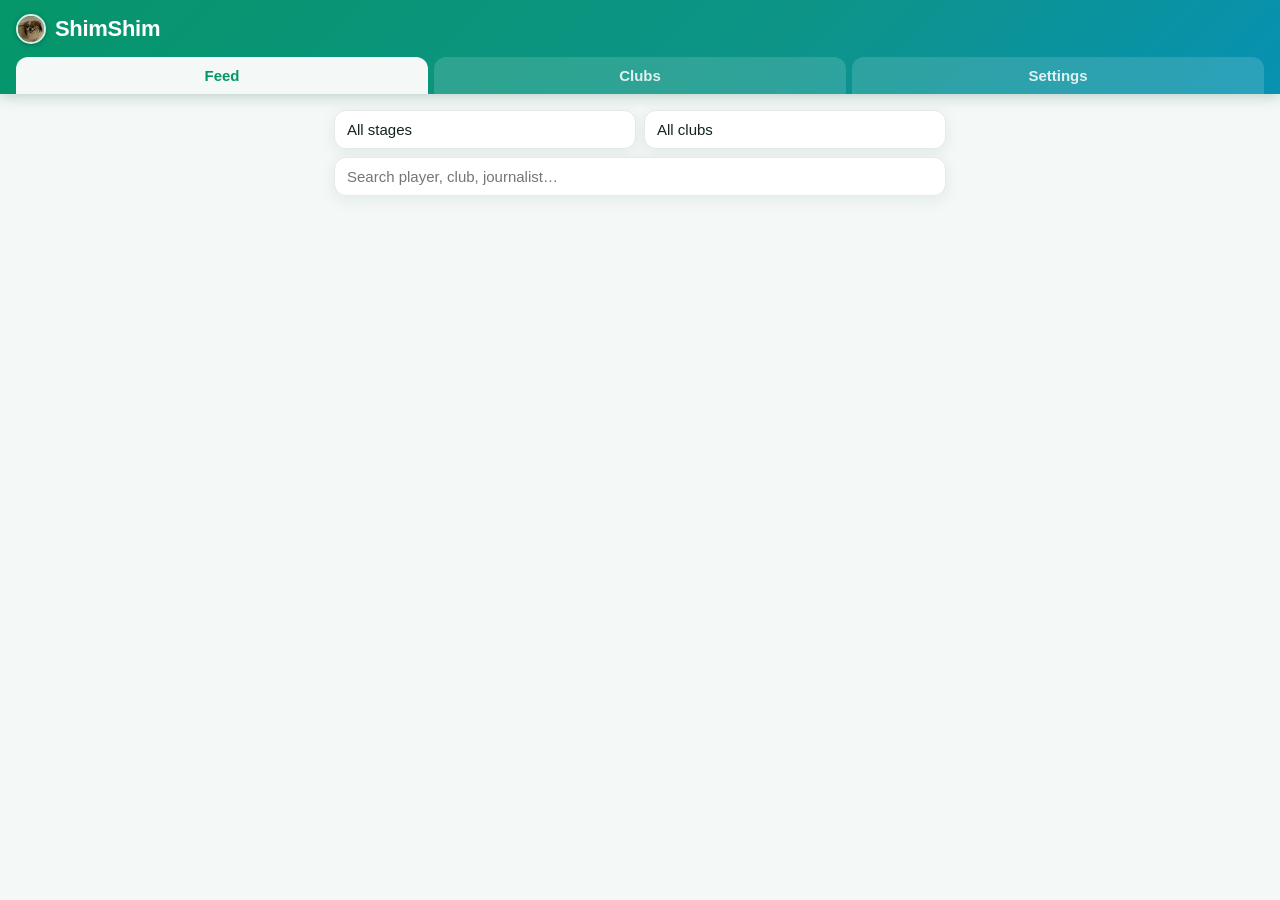
==== docs/index.html @ 3217d98c "Show the dog logo in the app header Co-Authored-By: Claude Fable 5 <noreply@anthropic.com>" ====
<!doctype html>
<html lang="en">
<head>
  <meta charset="utf-8">
  <meta name="viewport" content="width=device-width, initial-scale=1, viewport-fit=cover">
  <title>ShimShim</title>
  <link rel="manifest" href="manifest.webmanifest">
  <meta name="theme-color" content="#059669">
  <meta name="apple-mobile-web-app-capable" content="yes">
  <meta name="apple-mobile-web-app-status-bar-style" content="black-translucent">
  <meta name="apple-mobile-web-app-title" content="ShimShim">
  <link rel="apple-touch-icon" href="apple-touch-icon.png">
  <link rel="icon" href="icon-192.png">
  <link rel="stylesheet" href="style.css">
</head>
<body>
<header>
  <h1><img src="icon-192.png" alt="" class="logo"> ShimShim</h1>
  <nav>
    <button data-tab="feed" class="active">Feed</button>
    <button data-tab="clubs">Clubs</button>
    <button data-tab="settings">Settings</button>
  </nav>
</header>
<main>
  <section id="tab-feed" class="tab active">
    <div class="filters">
      <select id="f-stage">
        <option value="">All stages</option>
        <option value="rumour">👀 Rumours</option>
        <option value="Here we go">🚦 Here we go</option>
        <option value="Medical">🩺 Medical</option>
        <option value="Completed">✅ Completed</option>
      </select>
      <select id="f-club">
        <option value="">All clubs</option>
      </select>
      <input id="f-search" type="search" placeholder="Search player, club, journalist…">
    </div>
    <div id="cards"></div>
    <p id="feed-empty" class="empty" hidden>No items match. New cards appear here as the bot finds them.</p>
  </section>

  <section id="tab-clubs" class="tab">
    <div id="club-detail" hidden>
      <button id="club-back" class="back">← All clubs</button>
      <h2 id="club-title"></h2>
      <div id="club-chips" class="chips"></div>
      <div id="club-cards"></div>
    </div>
    <div id="club-list"></div>
  </section>

  <section id="tab-settings" class="tab">
    <h2>Notifications</h2>
    <p class="hint">Install the app first (Share → Add to Home Screen), then enable notifications from inside the installed app.</p>
    <button id="push-btn">Enable notifications</button>
    <div id="push-result" hidden>
      <p class="hint">Almost done — send this code to Claude (or paste it into the repo's <code>PUSH_SUBSCRIPTIONS</code> secret as a JSON array) to finish pairing:</p>
      <textarea id="push-sub" readonly rows="5"></textarea>
      <button id="push-copy">Copy</button>
    </div>
    <p id="push-status" class="hint"></p>

    <h2>Display</h2>
    <label class="row"><input type="checkbox" id="s-interest" checked> Show rumour cards in feed</label>

    <h2>About</h2>
    <p class="hint">Sources: Fabrizio Romano, David Ornstein, Gianluca Di Marzio, Matteo Moretto, David Amoyal, Florian Plettenberg — via newsdata.io, briefed by Claude.</p>
    <p class="hint">Rumour alerts cover: Real Madrid, Barcelona, Atlético Madrid, Arsenal, Chelsea, Liverpool, Man City, Man United, Tottenham, Bayern, Dortmund, PSG, Juventus, Inter, Milan, Napoli. To change what's monitored, ask Claude — it edits the bot.</p>
    <p class="hint" id="version"></p>
  </section>
</main>
<script src="app.js"></script>
</body>
</html>
---- docs/style.css ----
:root {
  --bg: #f4f8f6;
  --card: #ffffff;
  --text: #13241c;
  --muted: #5f7268;
  --brand: #059669;
  --brand2: #0d9488;
  --sun: #f59e0b;
  --line: #e3ece7;
  --shadow: 0 4px 16px rgba(6, 78, 59, .08);
}
* { box-sizing: border-box; }
body {
  margin: 0;
  background: var(--bg);
  color: var(--text);
  font: 16px/1.5 -apple-system, BlinkMacSystemFont, "Segoe UI", Roboto, sans-serif;
  padding-bottom: env(safe-area-inset-bottom);
}
header {
  position: sticky; top: 0; z-index: 10;
  background: linear-gradient(135deg, #059669, #0d9488 60%, #0891b2);
  color: #fff;
  padding: calc(12px + env(safe-area-inset-top)) 16px 0;
  box-shadow: 0 2px 14px rgba(6, 78, 59, .25);
}
h1 {
  display: flex; align-items: center; gap: 9px;
}
h1 .logo {
  width: 30px; height: 30px; border-radius: 50%;
  border: 2px solid rgba(255, 255, 255, .85);
  box-shadow: 0 1px 5px rgba(0, 0, 0, .25);
}
h1 {
  font-size: 22px; margin: 0 0 12px; font-weight: 800; letter-spacing: -.3px;
}
nav { display: flex; gap: 6px; }
nav button {
  flex: 1; padding: 10px 0; border: 0; border-radius: 12px 12px 0 0;
  background: rgba(255, 255, 255, .14); color: rgba(255, 255, 255, .85);
  font-size: 15px; font-weight: 700; cursor: pointer;
}
nav button.active { background: var(--bg); color: var(--brand); }
main { padding: 16px 14px 48px; max-width: 640px; margin: 0 auto; }
.tab { display: none; }
.tab.active { display: block; }

.filters { display: grid; grid-template-columns: 1fr 1fr; gap: 8px; margin-bottom: 16px; }
.filters input { grid-column: 1 / -1; }
.filters select, .filters input, textarea {
  background: var(--card); color: var(--text); border: 1px solid var(--line);
  border-radius: 12px; padding: 10px 12px; font-size: 15px; width: 100%;
  box-shadow: var(--shadow);
  -webkit-appearance: none; appearance: none;
}
.filters select:focus, .filters input:focus { outline: 2px solid var(--brand2); border-color: transparent; }

.card {
  background: var(--card); border-radius: 18px;
  padding: 15px 16px; margin-bottom: 12px;
  box-shadow: var(--shadow);
  border: 1px solid var(--line);
}
.card .top { display: flex; justify-content: space-between; align-items: baseline; gap: 8px; }
.card .player { font-size: 18px; font-weight: 800; cursor: pointer; color: var(--text); }
.card .player:active { color: var(--brand); }
.card .when { color: var(--muted); font-size: 12px; white-space: nowrap; }
.card .meta { color: var(--muted); font-size: 13px; margin: 2px 0 8px; }
.card .move { font-size: 15px; margin-bottom: 8px; font-weight: 500; }
.badge {
  display: inline-block; font-size: 12px; font-weight: 800; border-radius: 20px;
  padding: 3px 10px; margin-left: 7px; vertical-align: 1px;
}
.badge.deal { background: #d1fae5; color: #047857; }
.badge.interest { background: #fef3c7; color: #b45309; }
.badge.in { background: #dbeafe; color: #1d4ed8; }
.badge.out { background: #fee2e2; color: #b91c1c; }

.chips { display: flex; gap: 7px; flex-wrap: wrap; margin: 4px 0 16px; }
.chip {
  border: 1px solid var(--line); background: var(--card); color: var(--muted);
  border-radius: 20px; padding: 7px 13px; font-size: 13px; font-weight: 700;
  cursor: pointer; box-shadow: var(--shadow);
}
.chip.active {
  background: linear-gradient(135deg, var(--brand), var(--brand2));
  color: #fff; border-color: transparent;
}
#club-title { font-size: 22px; color: var(--text); text-transform: none; letter-spacing: 0; margin: 0 0 10px; }
.card .line { font-size: 14px; margin: 4px 0; }
.card .line b { color: var(--muted); font-weight: 700; }
.card .foot {
  margin-top: 10px; padding-top: 9px; border-top: 1px solid var(--line);
  font-size: 13px; color: var(--muted);
}
.card .foot a { color: var(--brand); text-decoration: none; font-weight: 700; }

.player-row {
  display: flex; justify-content: space-between; align-items: center;
  background: var(--card); border-radius: 14px;
  padding: 13px 15px; margin-bottom: 9px; cursor: pointer;
  box-shadow: var(--shadow); border: 1px solid var(--line);
}
.player-row .n { font-weight: 800; }
.player-row .sub { color: var(--muted); font-size: 13px; }
.back {
  background: none; border: 0; color: var(--brand); font-size: 15px;
  font-weight: 700; padding: 0 0 14px; cursor: pointer;
}
h2 {
  font-size: 13px; color: var(--brand); text-transform: uppercase;
  letter-spacing: .8px; margin: 26px 0 8px; font-weight: 800;
}
.hint { color: var(--muted); font-size: 14px; }
.row { display: flex; align-items: center; gap: 10px; font-size: 15px; padding: 6px 0; }
.row input[type="checkbox"] { width: 20px; height: 20px; accent-color: var(--brand); }
.empty { color: var(--muted); text-align: center; padding: 36px 0; }
button#push-btn, button#push-copy {
  background: linear-gradient(135deg, var(--brand), var(--brand2));
  color: #fff; border: 0; border-radius: 12px;
  padding: 11px 18px; font-size: 15px; font-weight: 800; margin-top: 6px;
  box-shadow: var(--shadow); cursor: pointer;
}
textarea { font-family: ui-monospace, monospace; font-size: 12px; margin-top: 8px; }
code { background: #e8f2ed; padding: 1px 6px; border-radius: 6px; font-size: 13px; }
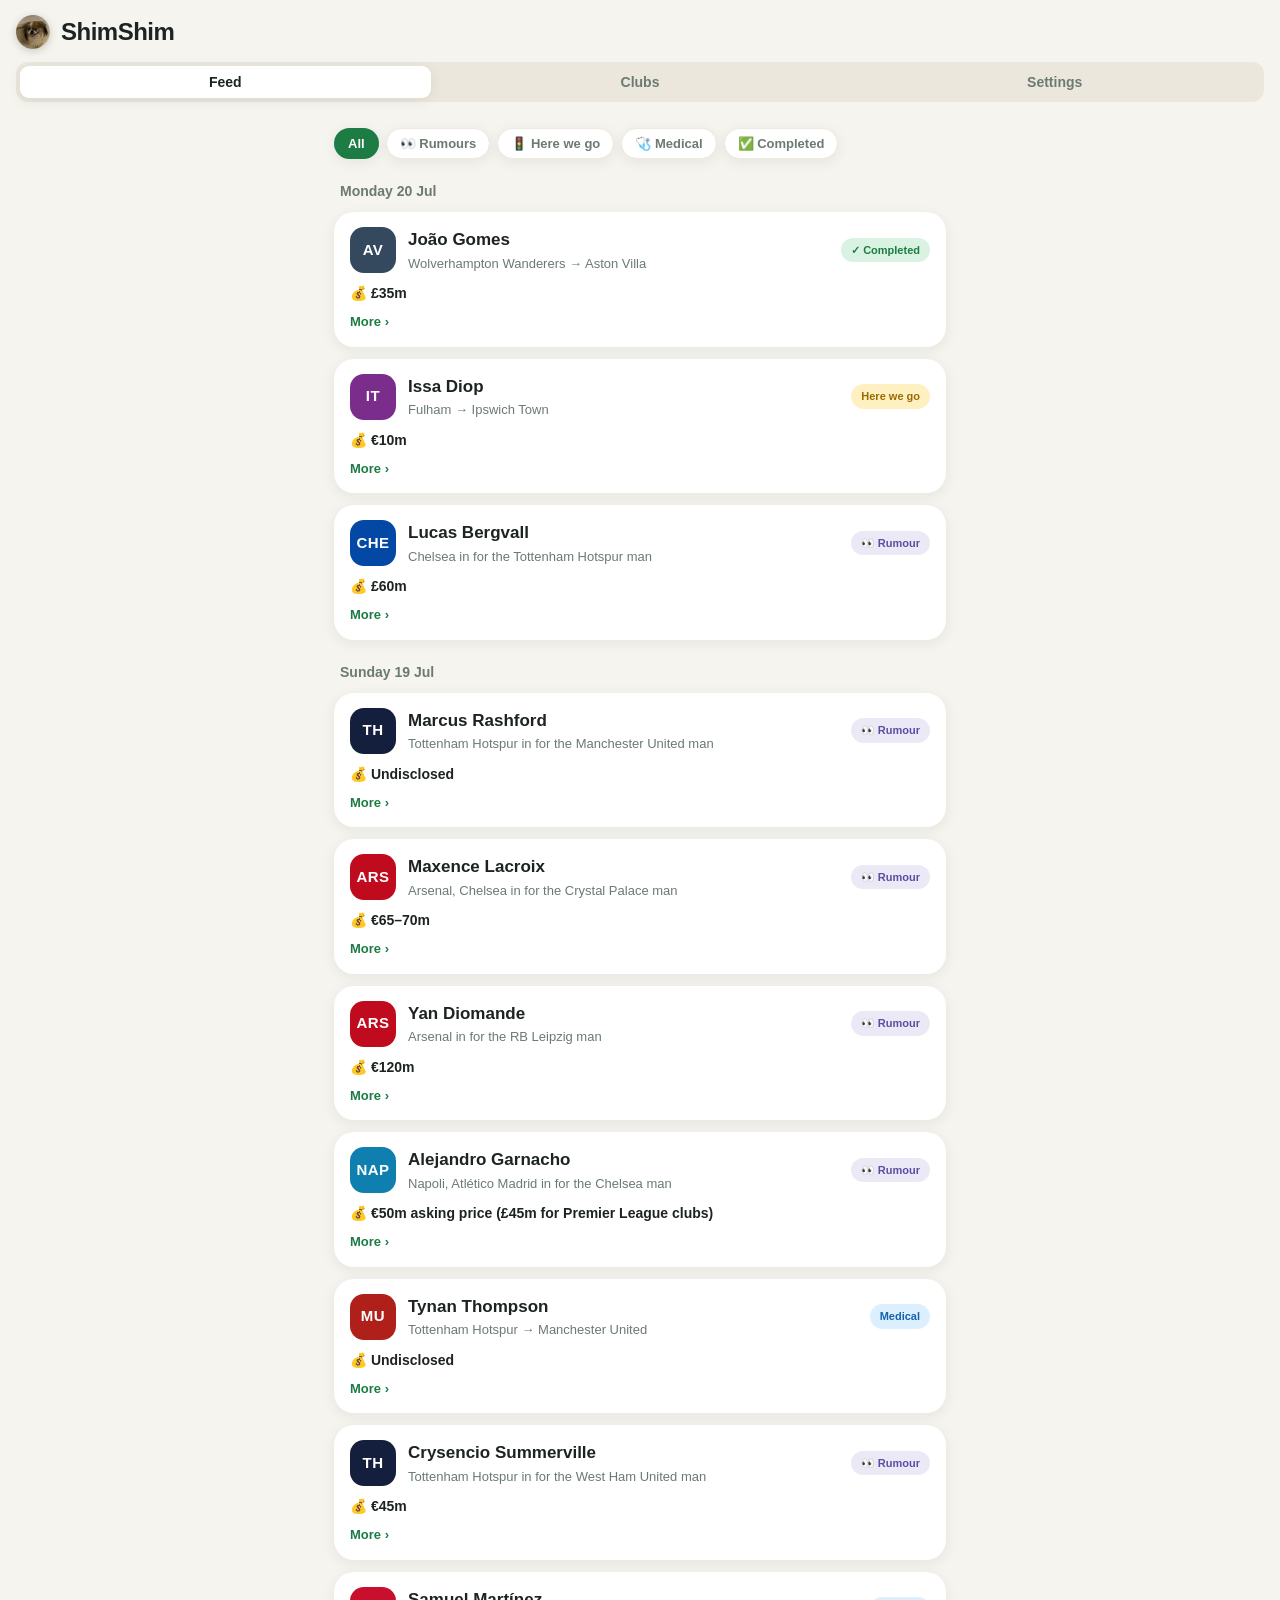
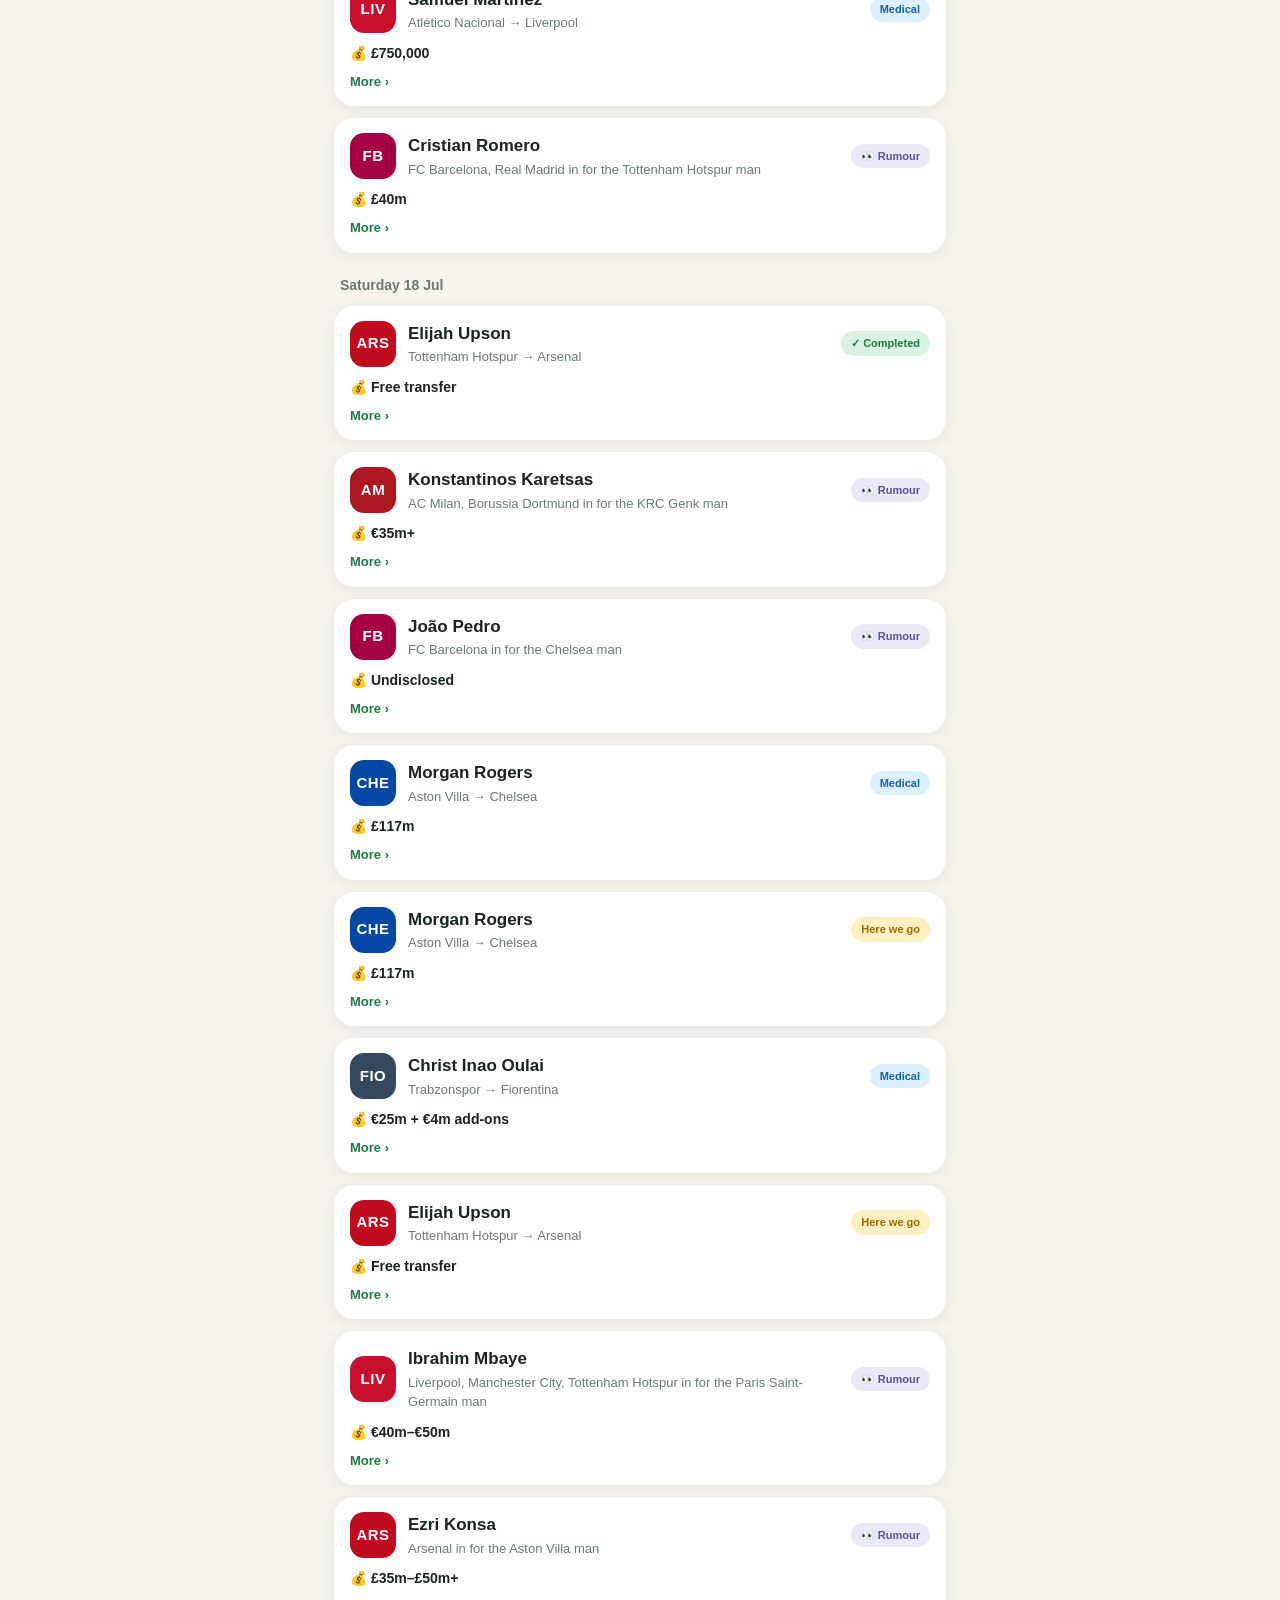
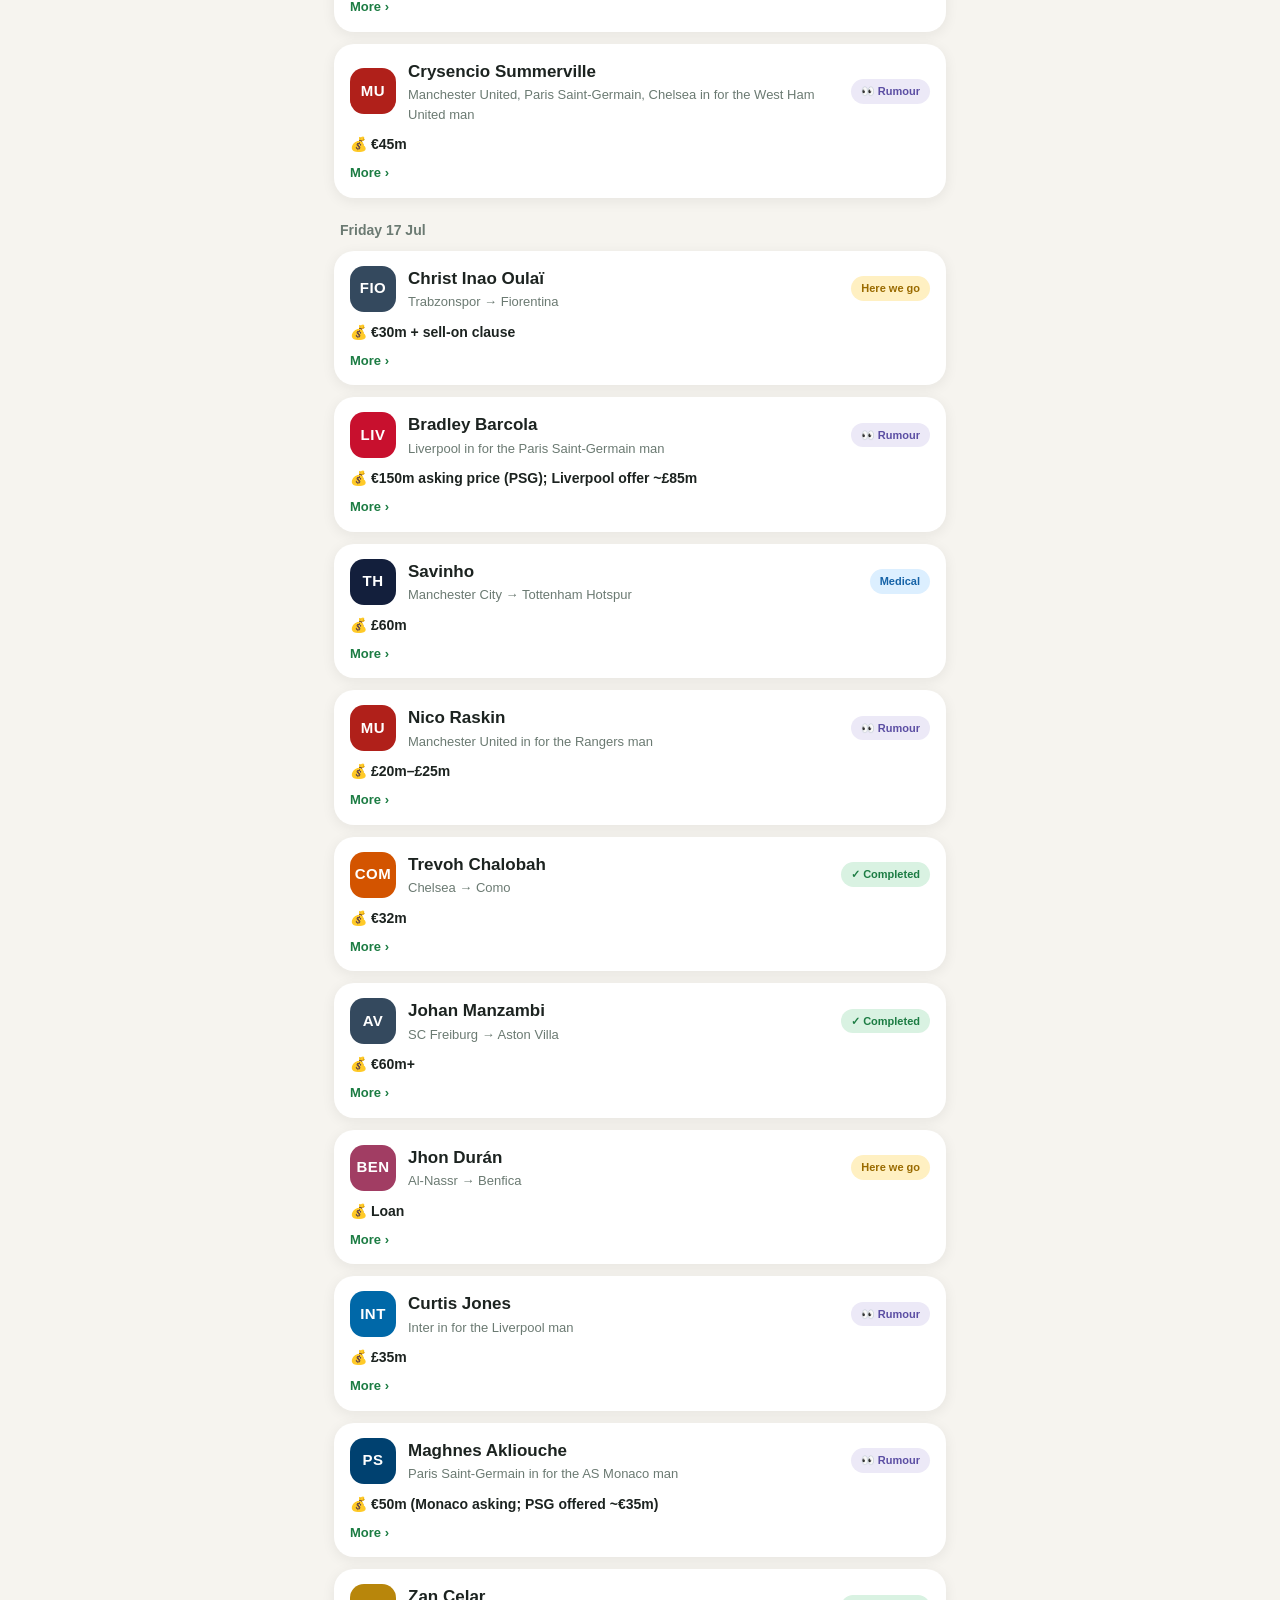
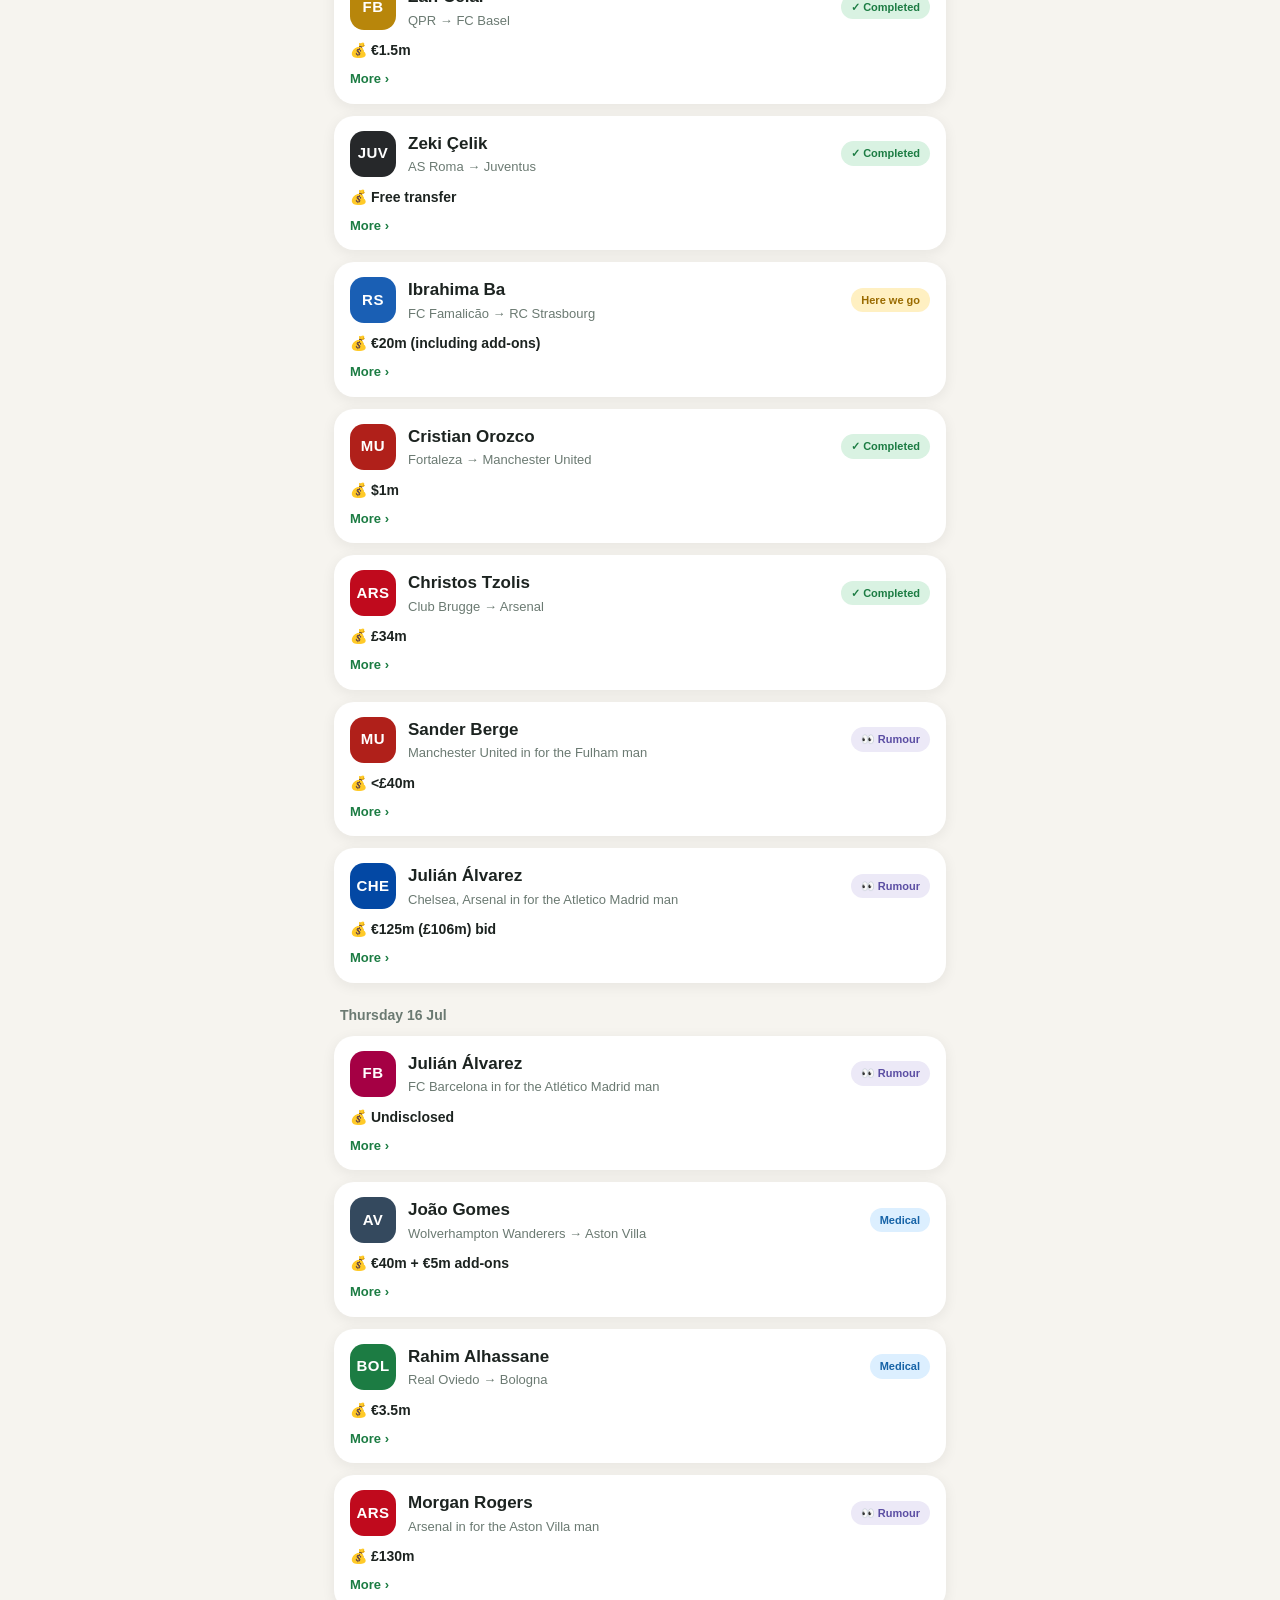
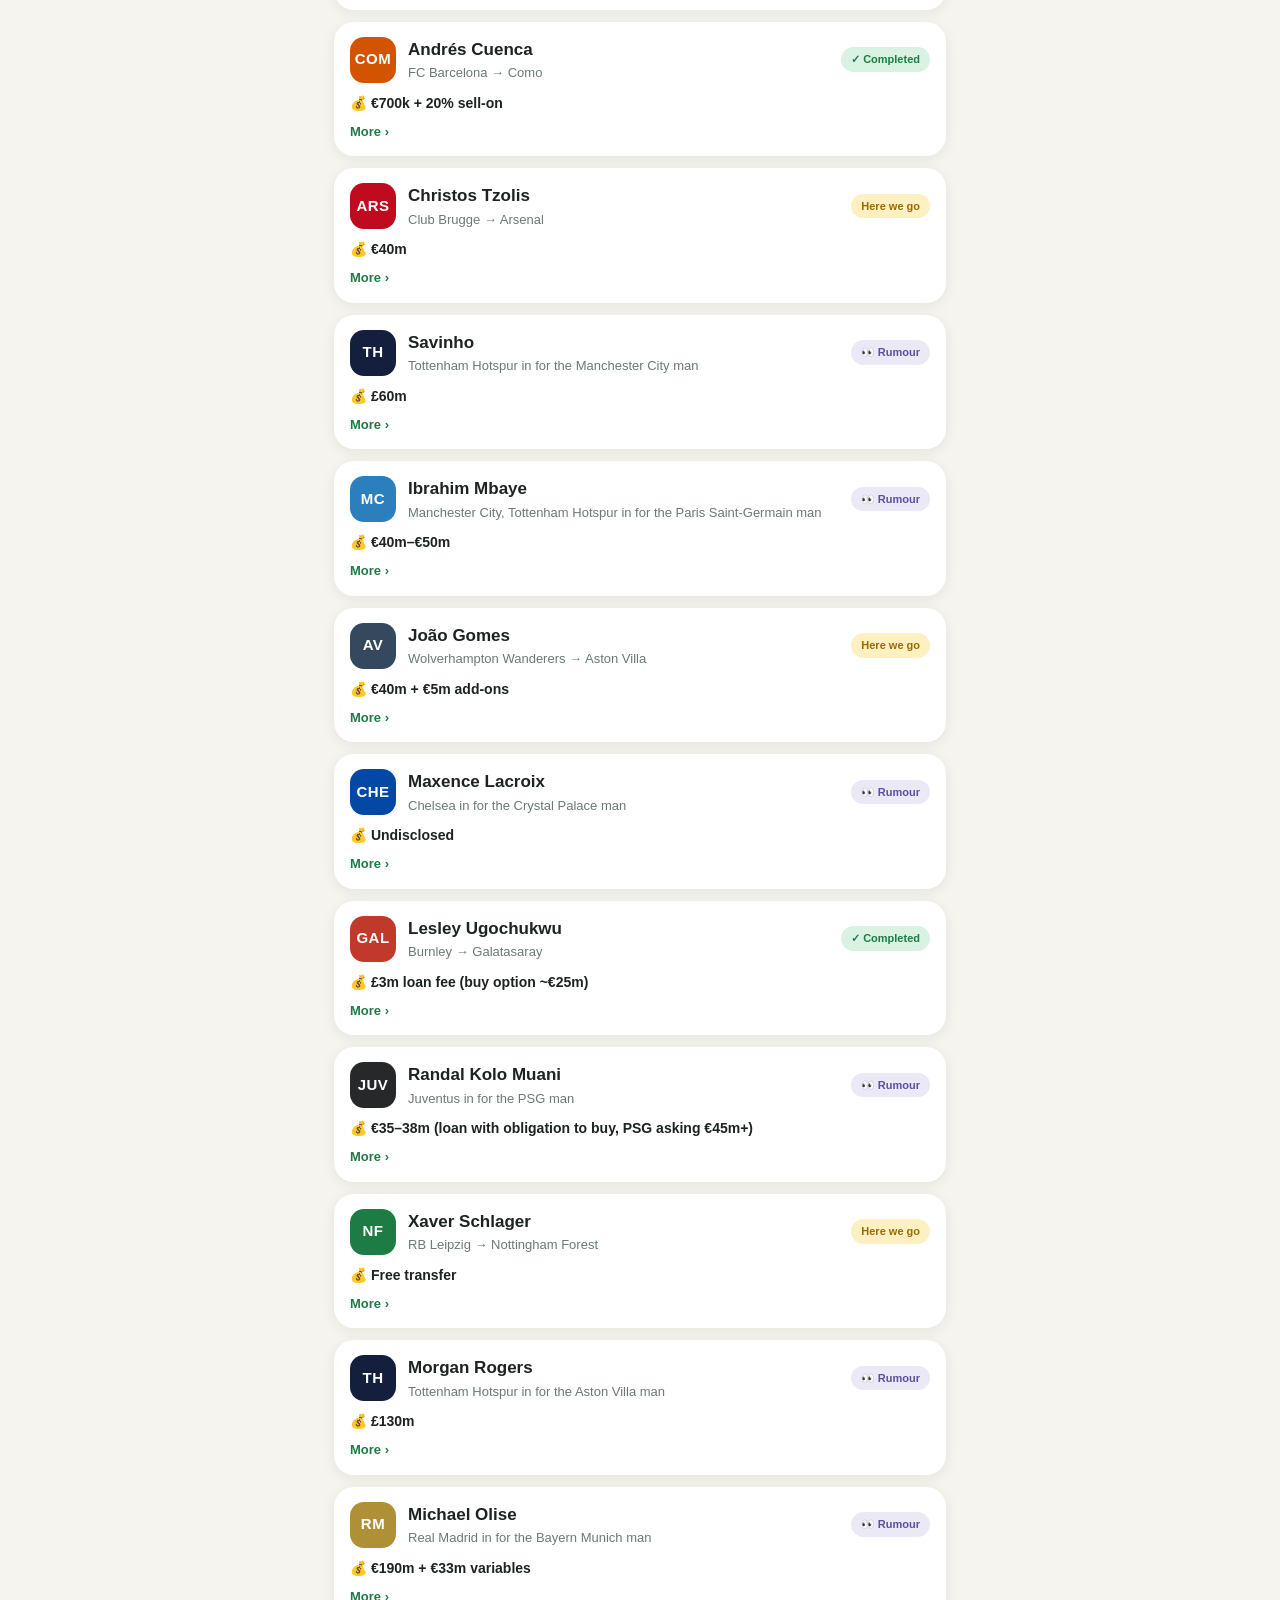
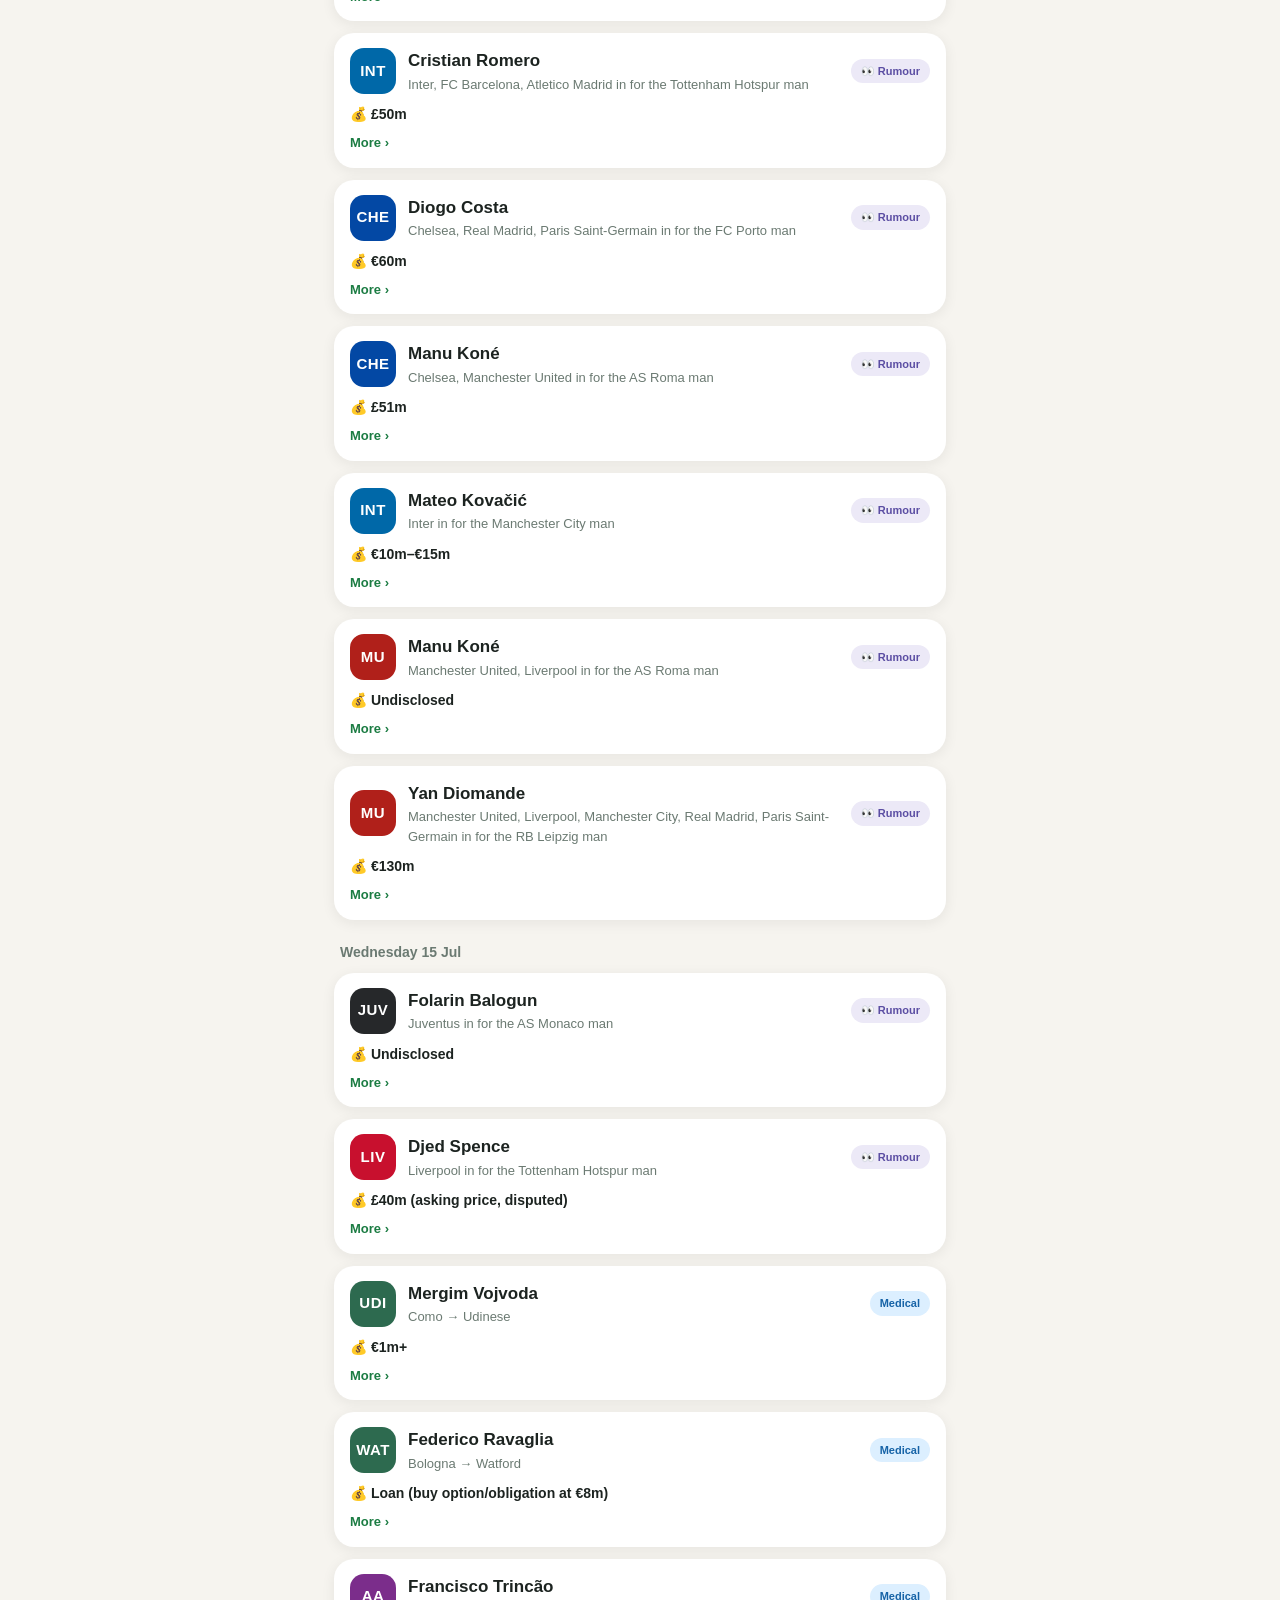
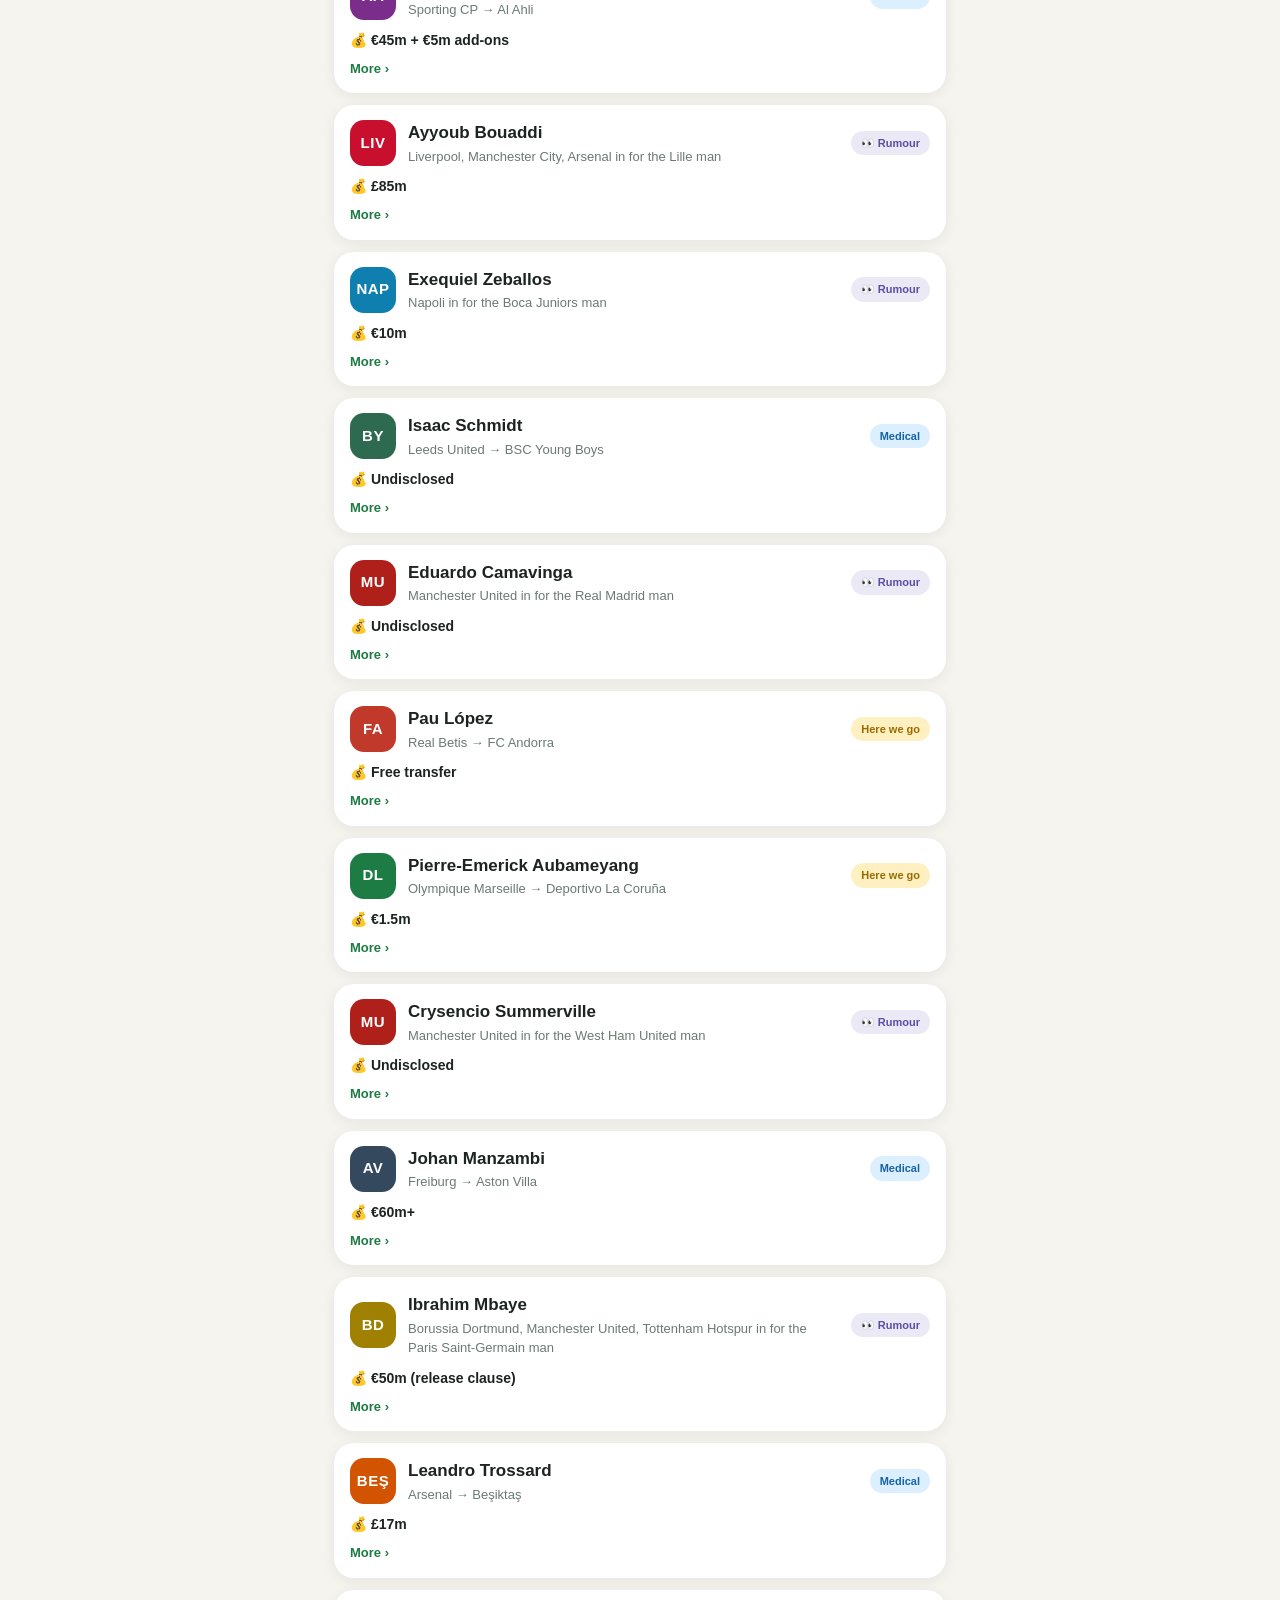
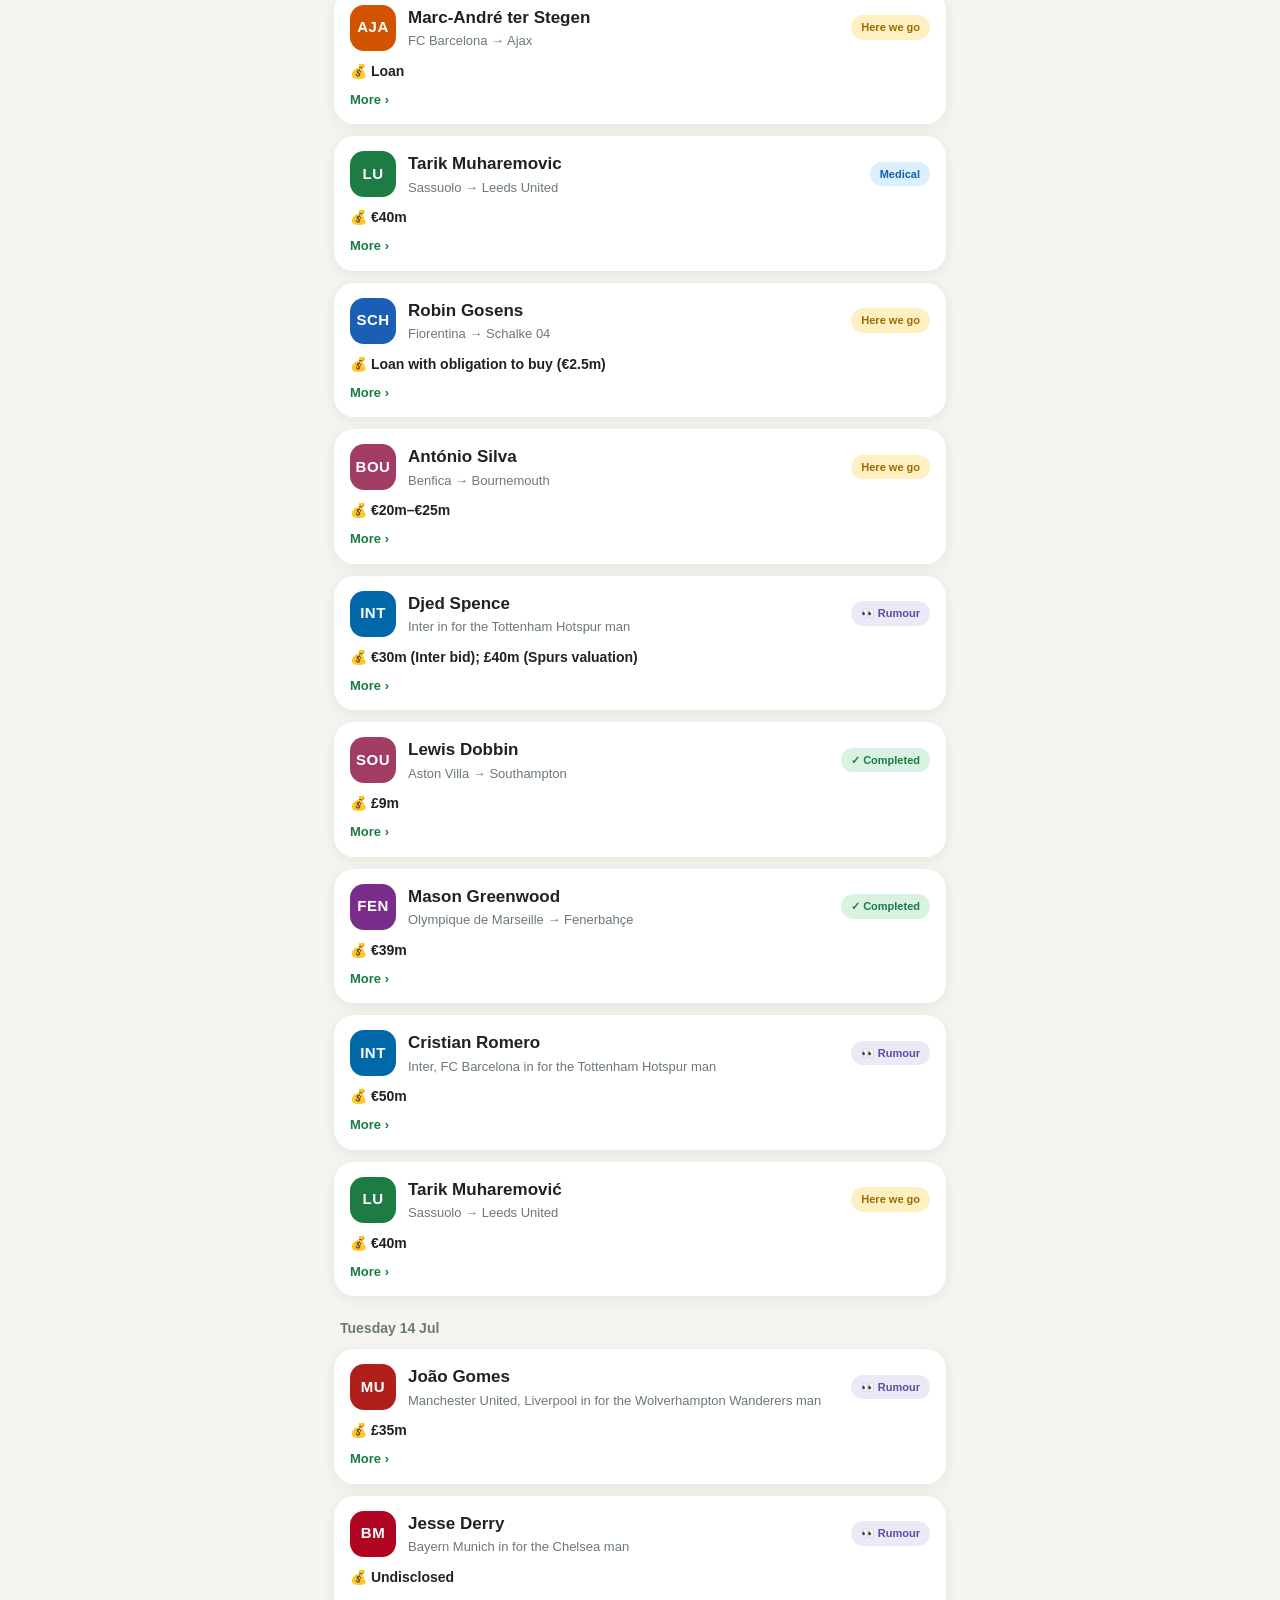
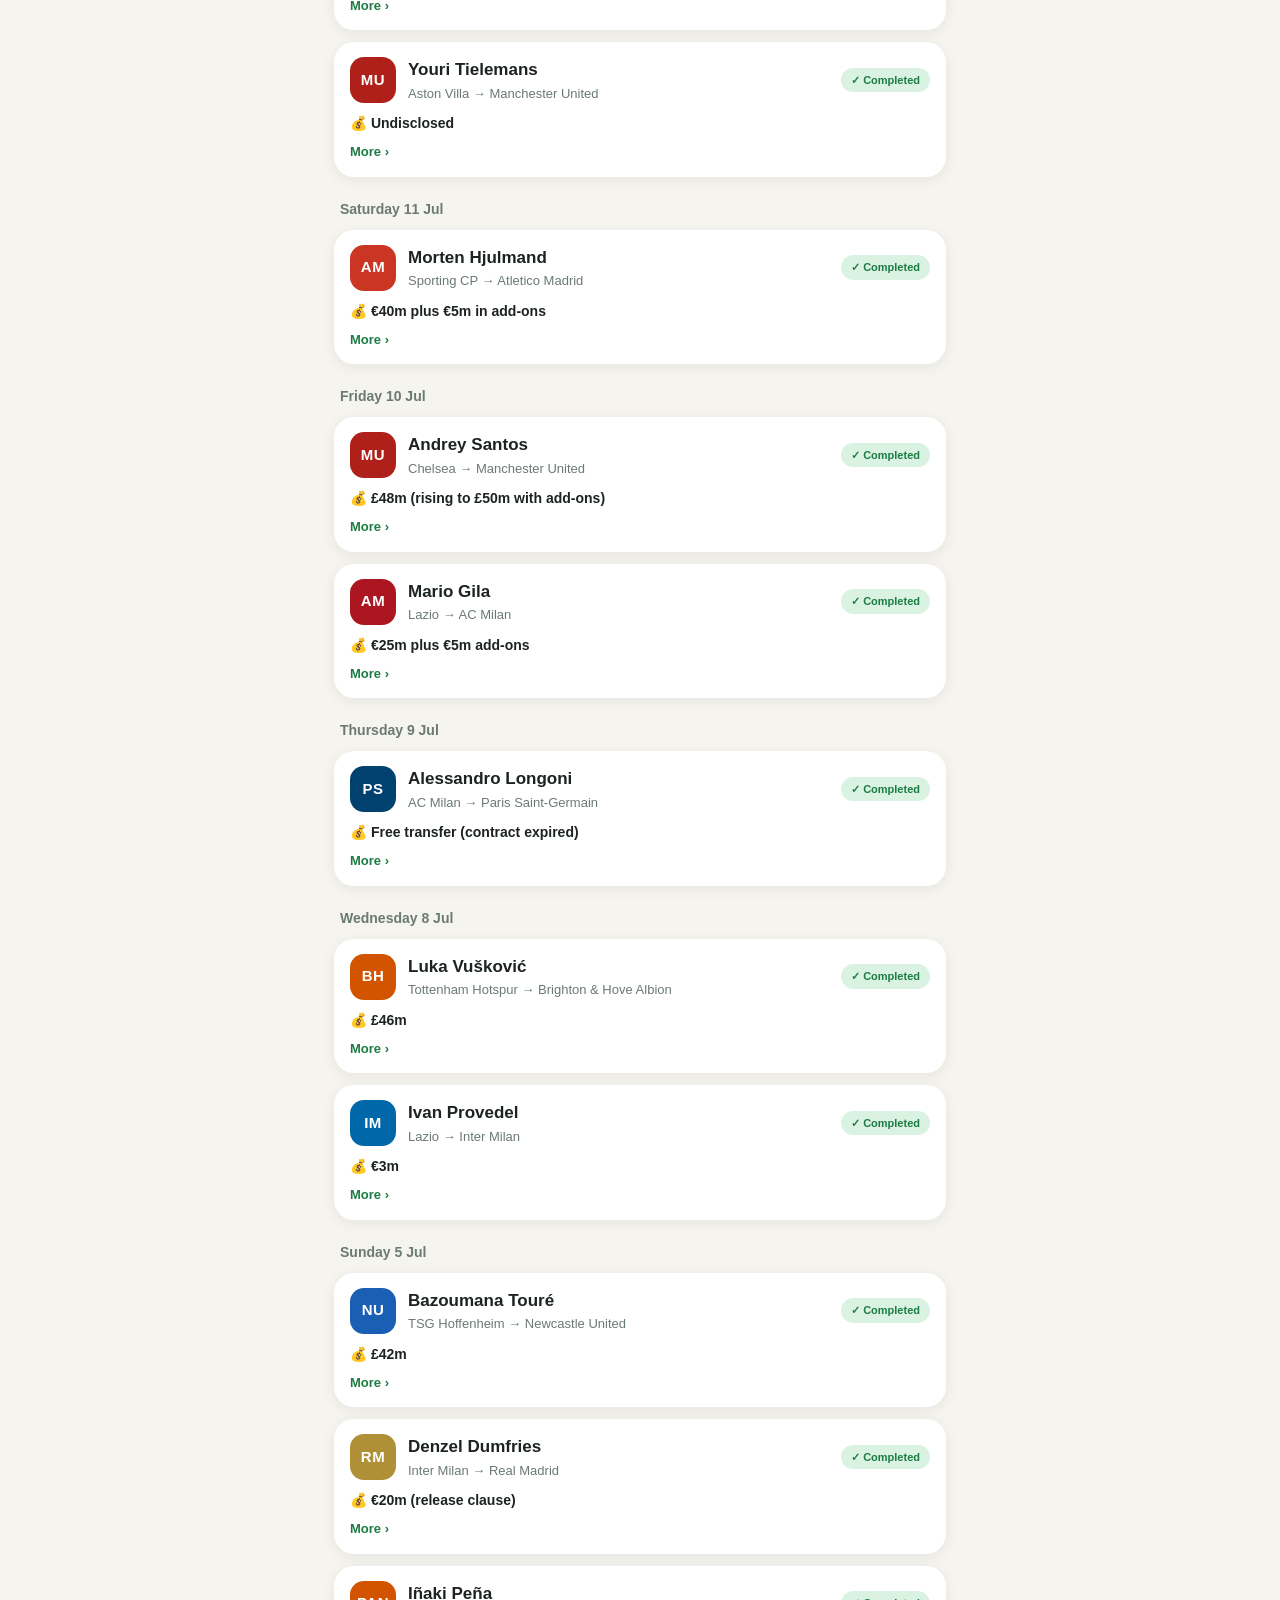
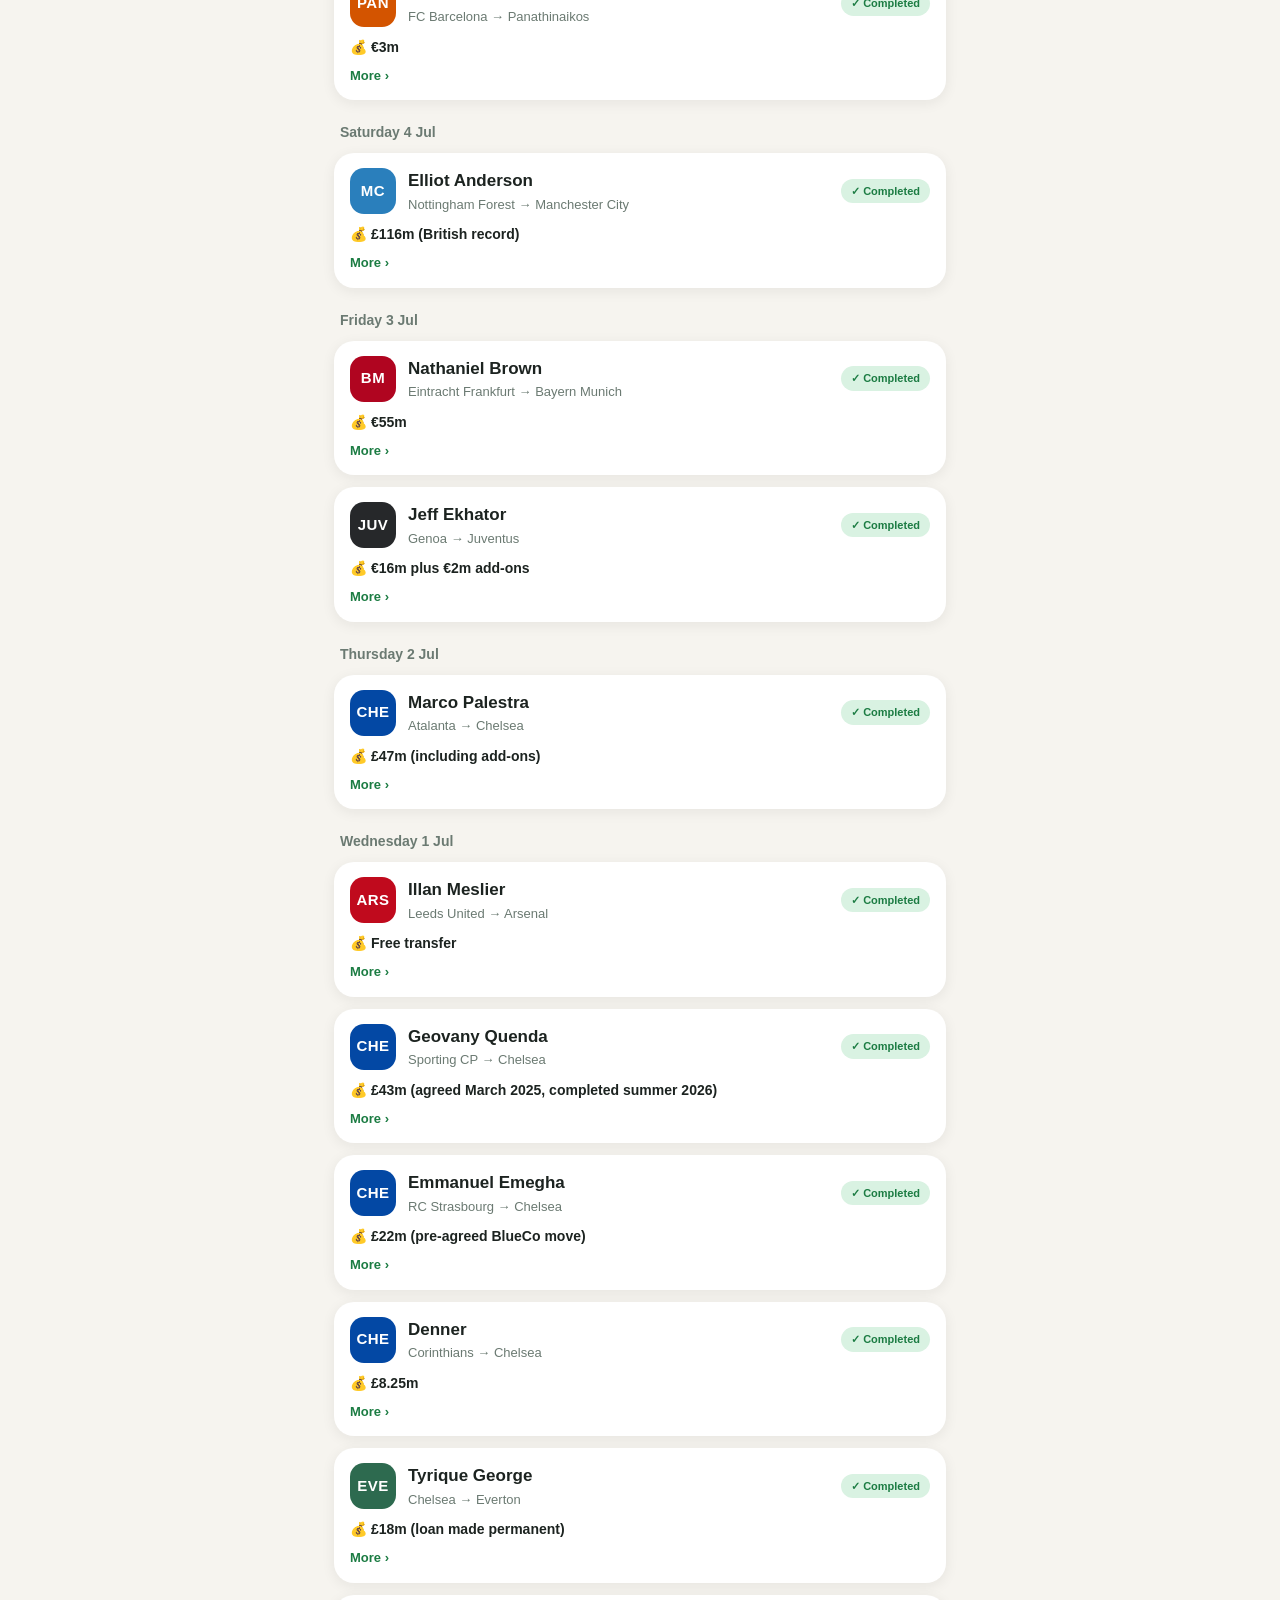
==== commit af01b2c6: "Design B 'Club Colors': full presentation rewrite (v3.0) Warm magazine cards with real-club-color mo" ====
--- a/docs/index.html
+++ b/docs/index.html
@@ -4,13 +4,14 @@
   <meta charset="utf-8">
   <meta name="viewport" content="width=device-width, initial-scale=1, viewport-fit=cover">
   <title>ShimShim</title>
-  <link rel="manifest" href="manifest.webmanifest">
-  <meta name="theme-color" content="#059669">
+  <link rel="manifest" href="manifest.webmanifest?v=2">
+  <meta name="theme-color" content="#f6f4ef" media="(prefers-color-scheme: light)">
+  <meta name="theme-color" content="#161916" media="(prefers-color-scheme: dark)">
   <meta name="apple-mobile-web-app-capable" content="yes">
   <meta name="apple-mobile-web-app-status-bar-style" content="black-translucent">
   <meta name="apple-mobile-web-app-title" content="ShimShim">
-  <link rel="apple-touch-icon" href="apple-touch-icon.png">
-  <link rel="icon" href="icon-192.png">
+  <link rel="apple-touch-icon" href="apple-touch-icon.png?v=2">
+  <link rel="icon" href="icon-192.png?v=2">
   <link rel="stylesheet" href="style.css">
 </head>
 <body>
@@ -24,19 +25,7 @@
 </header>
 <main>
   <section id="tab-feed" class="tab active">
-    <div class="filters">
-      <select id="f-stage">
-        <option value="">All stages</option>
-        <option value="rumour">👀 Rumours</option>
-        <option value="Here we go">🚦 Here we go</option>
-        <option value="Medical">🩺 Medical</option>
-        <option value="Completed">✅ Completed</option>
-      </select>
-      <select id="f-club">
-        <option value="">All clubs</option>
-      </select>
-      <input id="f-search" type="search" placeholder="Search player, club, journalist…">
-    </div>
+    <div id="feed-chips" class="chips"></div>
     <div id="cards"></div>
     <p id="feed-empty" class="empty" hidden>No items match. New cards appear here as the bot finds them.</p>
   </section>
@@ -62,9 +51,6 @@
     </div>
     <p id="push-status" class="hint"></p>
 
-    <h2>Display</h2>
-    <label class="row"><input type="checkbox" id="s-interest" checked> Show rumour cards in feed</label>
-
     <h2>About</h2>
     <p class="hint">Sources: Fabrizio Romano, David Ornstein, Gianluca Di Marzio, Matteo Moretto, David Amoyal, Florian Plettenberg — via newsdata.io, briefed by Claude.</p>
     <p class="hint">Rumour alerts cover: Real Madrid, Barcelona, Atlético Madrid, Arsenal, Chelsea, Liverpool, Man City, Man United, Tottenham, Bayern, Dortmund, PSG, Juventus, Inter, Milan, Napoli. To change what's monitored, ask Claude — it edits the bot.</p>
--- a/docs/style.css
+++ b/docs/style.css
@@ -1,14 +1,54 @@
 :root {
-  --bg: #f4f8f6;
+  --bg: #f6f4ef;
   --card: #ffffff;
-  --text: #13241c;
-  --muted: #5f7268;
-  --brand: #059669;
-  --brand2: #0d9488;
-  --sun: #f59e0b;
-  --line: #e3ece7;
-  --shadow: 0 4px 16px rgba(6, 78, 59, .08);
+  --text: #1c2320;
+  --muted: #6b7a72;
+  --brand: #1c7c43;
+  --line: #eee9df;
+  --seg: #ece7dc;
+  --shadow: 0 3px 14px rgba(28, 35, 32, .07);
+  --s-completed-bg: #d9f2e2; --s-completed-fg: #1c7c43;
+  --s-herewego-bg: #fff0c2;  --s-herewego-fg: #9a6b00;
+  --s-medical-bg: #dcefff;   --s-medical-fg: #1663a7;
+  --s-rumour-bg: #ece9f7;    --s-rumour-fg: #5b4ea3;
+  --in-bg: #dbeafe; --in-fg: #1d4ed8;
+  --out-bg: #fee2e2; --out-fg: #b91c1c;
 }
+[data-theme="dark"] {
+  --bg: #161916;
+  --card: #21251f;
+  --text: #eaede8;
+  --muted: #98a49b;
+  --brand: #4fc07a;
+  --line: #2d322b;
+  --seg: #2a2e28;
+  --shadow: 0 3px 14px rgba(0, 0, 0, .35);
+  --s-completed-bg: #143d24; --s-completed-fg: #6fdb99;
+  --s-herewego-bg: #3d3208;  --s-herewego-fg: #ecc94b;
+  --s-medical-bg: #0e2b45;   --s-medical-fg: #7cc4f8;
+  --s-rumour-bg: #29243d;    --s-rumour-fg: #b3a6ec;
+  --in-bg: #172a54; --in-fg: #93b4f8;
+  --out-bg: #451a1a; --out-fg: #f8a5a5;
+}
+@media (prefers-color-scheme: dark) {
+  :root:not([data-theme="light"]) {
+    --bg: #161916;
+    --card: #21251f;
+    --text: #eaede8;
+    --muted: #98a49b;
+    --brand: #4fc07a;
+    --line: #2d322b;
+    --seg: #2a2e28;
+    --shadow: 0 3px 14px rgba(0, 0, 0, .35);
+    --s-completed-bg: #143d24; --s-completed-fg: #6fdb99;
+    --s-herewego-bg: #3d3208;  --s-herewego-fg: #ecc94b;
+    --s-medical-bg: #0e2b45;   --s-medical-fg: #7cc4f8;
+    --s-rumour-bg: #29243d;    --s-rumour-fg: #b3a6ec;
+    --in-bg: #172a54; --in-fg: #93b4f8;
+    --out-bg: #451a1a; --out-fg: #f8a5a5;
+  }
+}
+
 * { box-sizing: border-box; }
 body {
   margin: 0;
@@ -19,108 +59,108 @@
 }
 header {
   position: sticky; top: 0; z-index: 10;
-  background: linear-gradient(135deg, #059669, #0d9488 60%, #0891b2);
-  color: #fff;
-  padding: calc(12px + env(safe-area-inset-top)) 16px 0;
-  box-shadow: 0 2px 14px rgba(6, 78, 59, .25);
+  background: color-mix(in srgb, var(--bg) 90%, transparent);
+  backdrop-filter: blur(10px);
+  padding: calc(14px + env(safe-area-inset-top)) 16px 10px;
 }
 h1 {
-  display: flex; align-items: center; gap: 9px;
+  font-size: 24px; font-weight: 800; letter-spacing: -.5px;
+  margin: 0 0 12px; display: flex; align-items: center; gap: 11px;
 }
 h1 .logo {
-  width: 30px; height: 30px; border-radius: 50%;
-  border: 2px solid rgba(255, 255, 255, .85);
-  box-shadow: 0 1px 5px rgba(0, 0, 0, .25);
+  width: 34px; height: 34px; border-radius: 50%;
+  box-shadow: 0 2px 8px rgba(0, 0, 0, .18);
 }
-h1 {
-  font-size: 22px; margin: 0 0 12px; font-weight: 800; letter-spacing: -.3px;
+nav {
+  display: flex; gap: 4px; background: var(--seg);
+  border-radius: 12px; padding: 4px;
 }
-nav { display: flex; gap: 6px; }
 nav button {
-  flex: 1; padding: 10px 0; border: 0; border-radius: 12px 12px 0 0;
-  background: rgba(255, 255, 255, .14); color: rgba(255, 255, 255, .85);
-  font-size: 15px; font-weight: 700; cursor: pointer;
+  flex: 1; padding: 8px 0; border: 0; border-radius: 9px;
+  background: transparent; color: var(--muted);
+  font-size: 14px; font-weight: 700; cursor: pointer;
 }
-nav button.active { background: var(--bg); color: var(--brand); }
-main { padding: 16px 14px 48px; max-width: 640px; margin: 0 auto; }
+nav button.active { background: var(--card); color: var(--text); box-shadow: var(--shadow); }
+nav button.attention::after { content: " ⚠️"; font-size: 12px; }
+main { padding: 4px 14px 48px; max-width: 640px; margin: 0 auto; }
 .tab { display: none; }
 .tab.active { display: block; }
 
-.filters { display: grid; grid-template-columns: 1fr 1fr; gap: 8px; margin-bottom: 16px; }
-.filters input { grid-column: 1 / -1; }
-.filters select, .filters input, textarea {
-  background: var(--card); color: var(--text); border: 1px solid var(--line);
-  border-radius: 12px; padding: 10px 12px; font-size: 15px; width: 100%;
-  box-shadow: var(--shadow);
-  -webkit-appearance: none; appearance: none;
-}
-.filters select:focus, .filters input:focus { outline: 2px solid var(--brand2); border-color: transparent; }
+.day { font-size: 14px; font-weight: 800; color: var(--muted); margin: 22px 6px 10px; }
 
-.card {
-  background: var(--card); border-radius: 18px;
-  padding: 15px 16px; margin-bottom: 12px;
-  box-shadow: var(--shadow);
-  border: 1px solid var(--line);
-}
-.card .top { display: flex; justify-content: space-between; align-items: baseline; gap: 8px; }
-.card .player { font-size: 18px; font-weight: 800; cursor: pointer; color: var(--text); }
-.card .player:active { color: var(--brand); }
-.card .when { color: var(--muted); font-size: 12px; white-space: nowrap; }
-.card .meta { color: var(--muted); font-size: 13px; margin: 2px 0 8px; }
-.card .move { font-size: 15px; margin-bottom: 8px; font-weight: 500; }
-.badge {
-  display: inline-block; font-size: 12px; font-weight: 800; border-radius: 20px;
-  padding: 3px 10px; margin-left: 7px; vertical-align: 1px;
-}
-.badge.deal { background: #d1fae5; color: #047857; }
-.badge.interest { background: #fef3c7; color: #b45309; }
-.badge.in { background: #dbeafe; color: #1d4ed8; }
-.badge.out { background: #fee2e2; color: #b91c1c; }
-
-.chips { display: flex; gap: 7px; flex-wrap: wrap; margin: 4px 0 16px; }
+.chips { display: flex; gap: 7px; flex-wrap: wrap; margin: 12px 0 4px; }
 .chip {
   border: 1px solid var(--line); background: var(--card); color: var(--muted);
   border-radius: 20px; padding: 7px 13px; font-size: 13px; font-weight: 700;
   cursor: pointer; box-shadow: var(--shadow);
 }
-.chip.active {
-  background: linear-gradient(135deg, var(--brand), var(--brand2));
-  color: #fff; border-color: transparent;
+.chip.active { background: var(--brand); color: #fff; border-color: transparent; }
+
+.card {
+  background: var(--card); border-radius: 20px;
+  padding: 15px 16px; margin-bottom: 12px;
+  box-shadow: var(--shadow); cursor: pointer;
 }
-#club-title { font-size: 22px; color: var(--text); text-transform: none; letter-spacing: 0; margin: 0 0 10px; }
-.card .line { font-size: 14px; margin: 4px 0; }
-.card .line b { color: var(--muted); font-weight: 700; }
-.card .foot {
-  margin-top: 10px; padding-top: 9px; border-top: 1px solid var(--line);
-  font-size: 13px; color: var(--muted);
+.card .head { display: flex; gap: 12px; align-items: center; }
+.ava {
+  width: 46px; height: 46px; border-radius: 14px; color: #fff;
+  font-weight: 900; font-size: 15px; letter-spacing: .5px;
+  display: flex; align-items: center; justify-content: center; flex-shrink: 0;
 }
-.card .foot a { color: var(--brand); text-decoration: none; font-weight: 700; }
+.card .who { flex: 1; min-width: 0; }
+.card .player { font-size: 17px; font-weight: 800; }
+.card .move { font-size: 13px; color: var(--muted); margin-top: 1px; }
+.badge {
+  font-size: 11px; font-weight: 800; padding: 4px 10px;
+  border-radius: 20px; white-space: nowrap; flex-shrink: 0;
+}
+.s-completed { background: var(--s-completed-bg); color: var(--s-completed-fg); }
+.s-herewego { background: var(--s-herewego-bg); color: var(--s-herewego-fg); }
+.s-medical { background: var(--s-medical-bg); color: var(--s-medical-fg); }
+.s-rumour { background: var(--s-rumour-bg); color: var(--s-rumour-fg); }
+.badge.in { background: var(--in-bg); color: var(--in-fg); margin-left: 6px; }
+.badge.out { background: var(--out-bg); color: var(--out-fg); margin-left: 6px; }
+.card .fee { margin-top: 10px; font-size: 14px; font-weight: 700; }
+.card .morelink { margin-top: 8px; font-size: 13px; color: var(--brand); font-weight: 700; }
+.card .detail {
+  display: none; margin-top: 9px; font-size: 14px;
+  border-top: 1px solid var(--line); padding-top: 10px;
+}
+.card.open .detail { display: block; }
+.card.open .morelink { display: none; }
+.card .detail p { margin: 0 0 6px; }
+.card .detail .src { color: var(--muted); font-size: 12.5px; }
+.card .detail a { color: var(--brand); font-weight: 700; text-decoration: none; }
 
 .player-row {
-  display: flex; justify-content: space-between; align-items: center;
-  background: var(--card); border-radius: 14px;
-  padding: 13px 15px; margin-bottom: 9px; cursor: pointer;
-  box-shadow: var(--shadow); border: 1px solid var(--line);
+  display: flex; align-items: center; gap: 12px;
+  background: var(--card); border-radius: 16px;
+  padding: 12px 15px; margin-bottom: 9px; cursor: pointer;
+  box-shadow: var(--shadow);
 }
 .player-row .n { font-weight: 800; }
 .player-row .sub { color: var(--muted); font-size: 13px; }
+.player-row .grow { flex: 1; min-width: 0; }
+.player-row .chev { color: var(--muted); }
 .back {
   background: none; border: 0; color: var(--brand); font-size: 15px;
-  font-weight: 700; padding: 0 0 14px; cursor: pointer;
+  font-weight: 700; padding: 10px 0 4px; cursor: pointer;
 }
 h2 {
   font-size: 13px; color: var(--brand); text-transform: uppercase;
   letter-spacing: .8px; margin: 26px 0 8px; font-weight: 800;
 }
+#club-title { font-size: 22px; color: var(--text); text-transform: none; letter-spacing: 0; margin: 4px 0 2px; }
 .hint { color: var(--muted); font-size: 14px; }
-.row { display: flex; align-items: center; gap: 10px; font-size: 15px; padding: 6px 0; }
-.row input[type="checkbox"] { width: 20px; height: 20px; accent-color: var(--brand); }
 .empty { color: var(--muted); text-align: center; padding: 36px 0; }
 button#push-btn, button#push-copy {
-  background: linear-gradient(135deg, var(--brand), var(--brand2));
-  color: #fff; border: 0; border-radius: 12px;
+  background: var(--brand); color: #fff; border: 0; border-radius: 12px;
   padding: 11px 18px; font-size: 15px; font-weight: 800; margin-top: 6px;
   box-shadow: var(--shadow); cursor: pointer;
 }
-textarea { font-family: ui-monospace, monospace; font-size: 12px; margin-top: 8px; }
-code { background: #e8f2ed; padding: 1px 6px; border-radius: 6px; font-size: 13px; }
+textarea {
+  background: var(--card); color: var(--text); border: 1px solid var(--line);
+  border-radius: 12px; padding: 9px 10px; width: 100%;
+  font-family: ui-monospace, monospace; font-size: 12px; margin-top: 8px;
+}
+code { background: var(--seg); padding: 1px 6px; border-radius: 6px; font-size: 13px; }
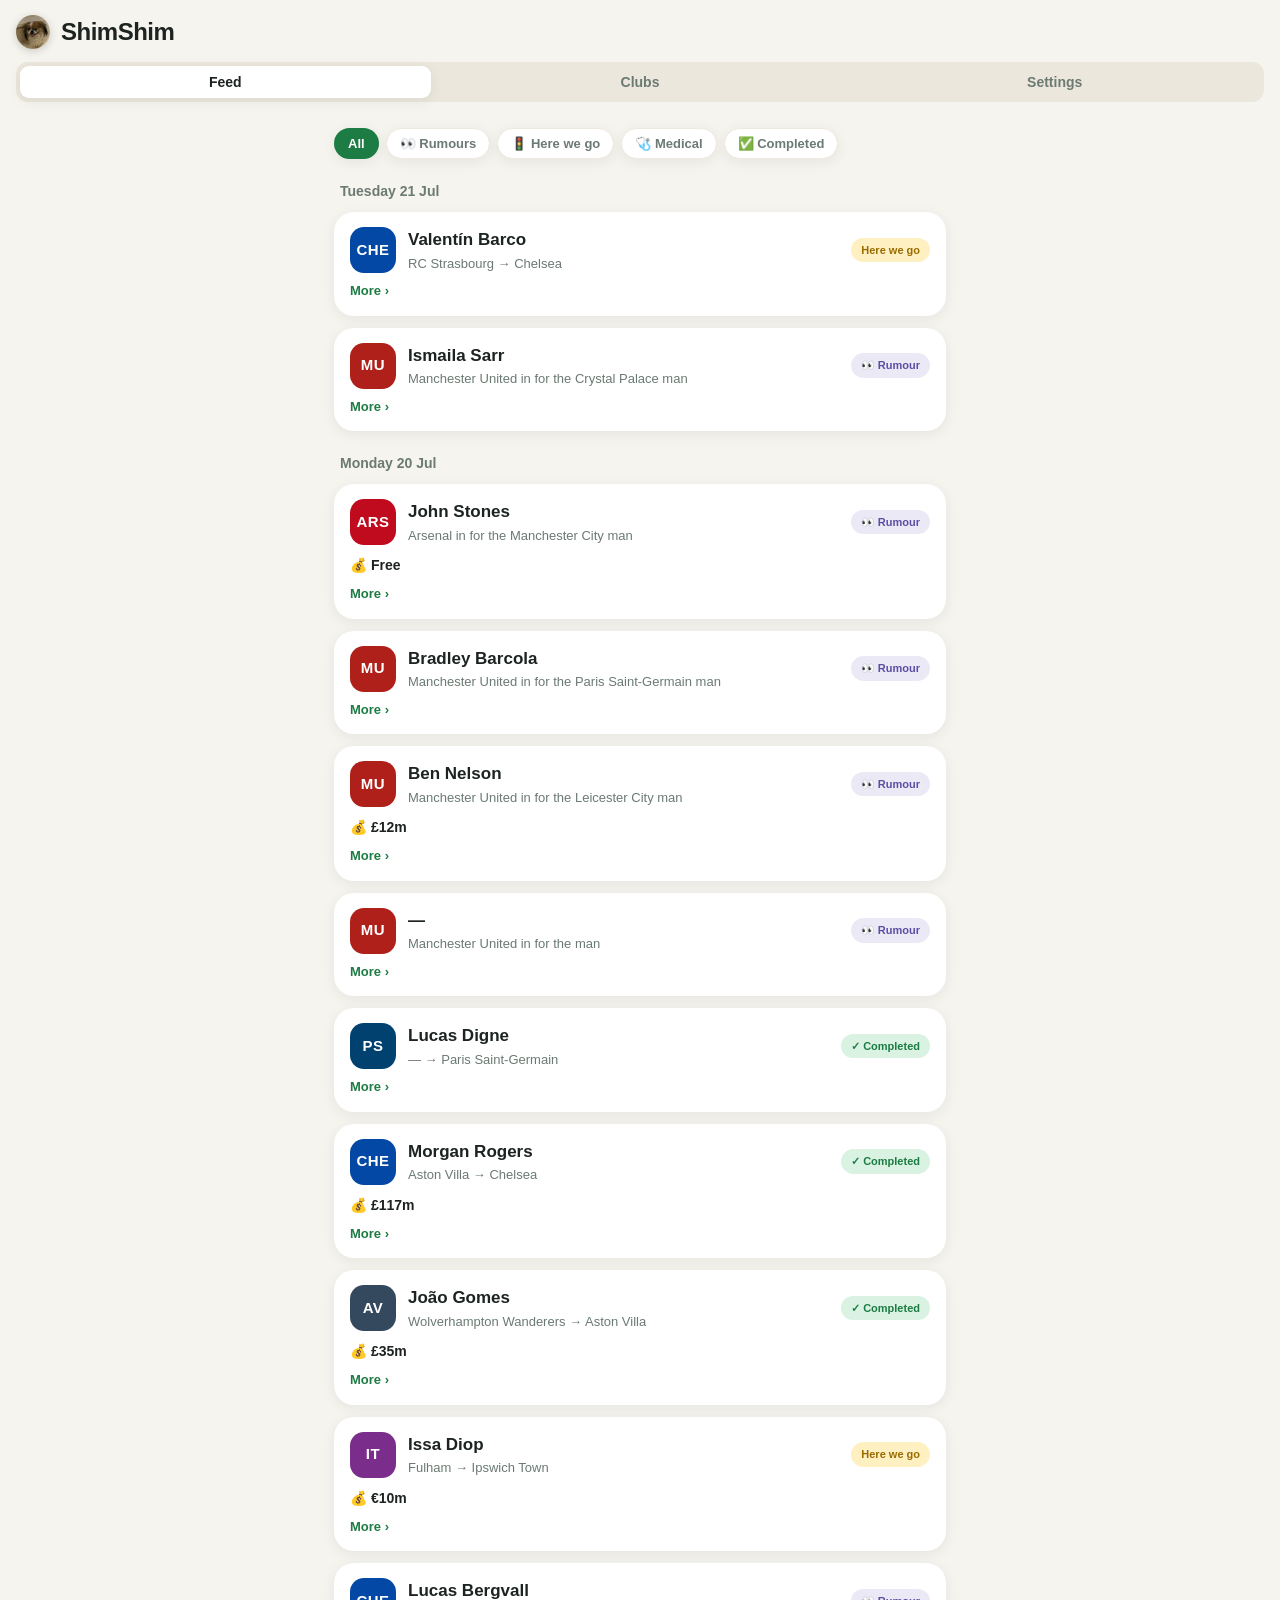
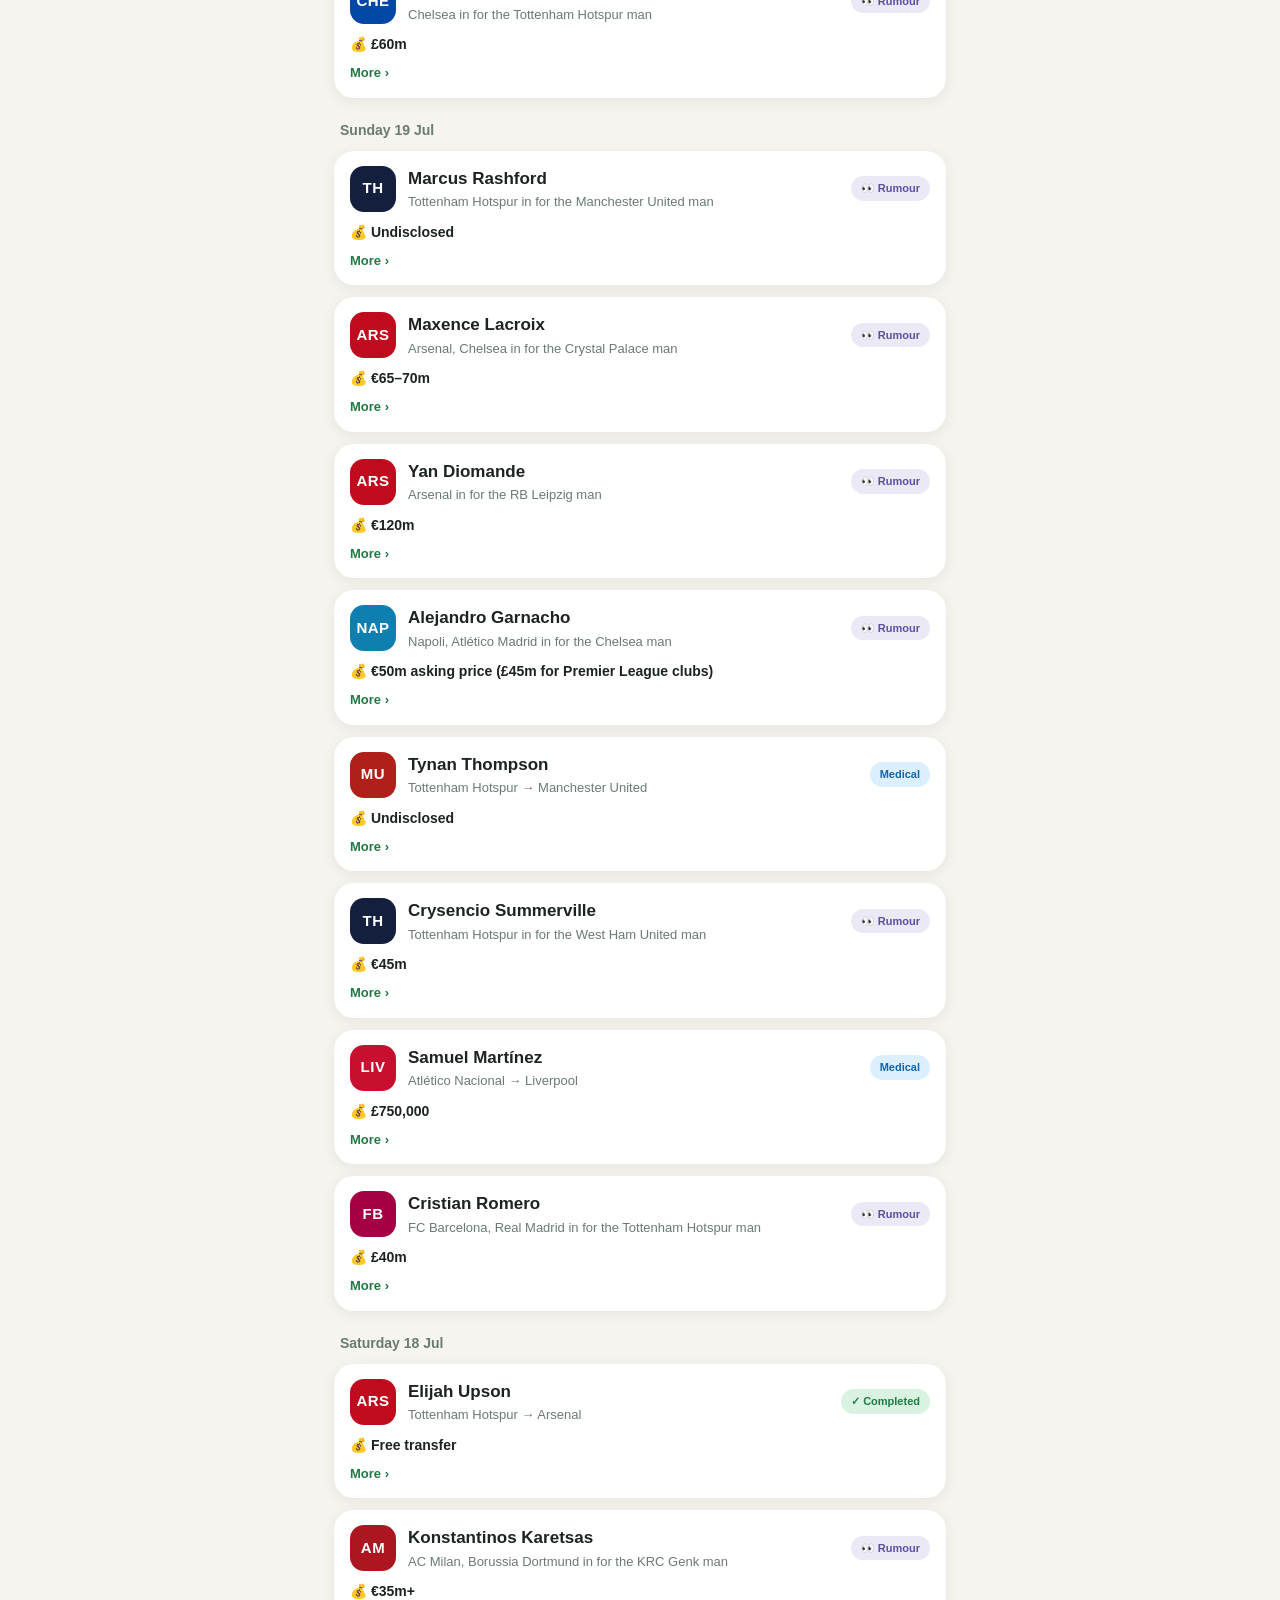
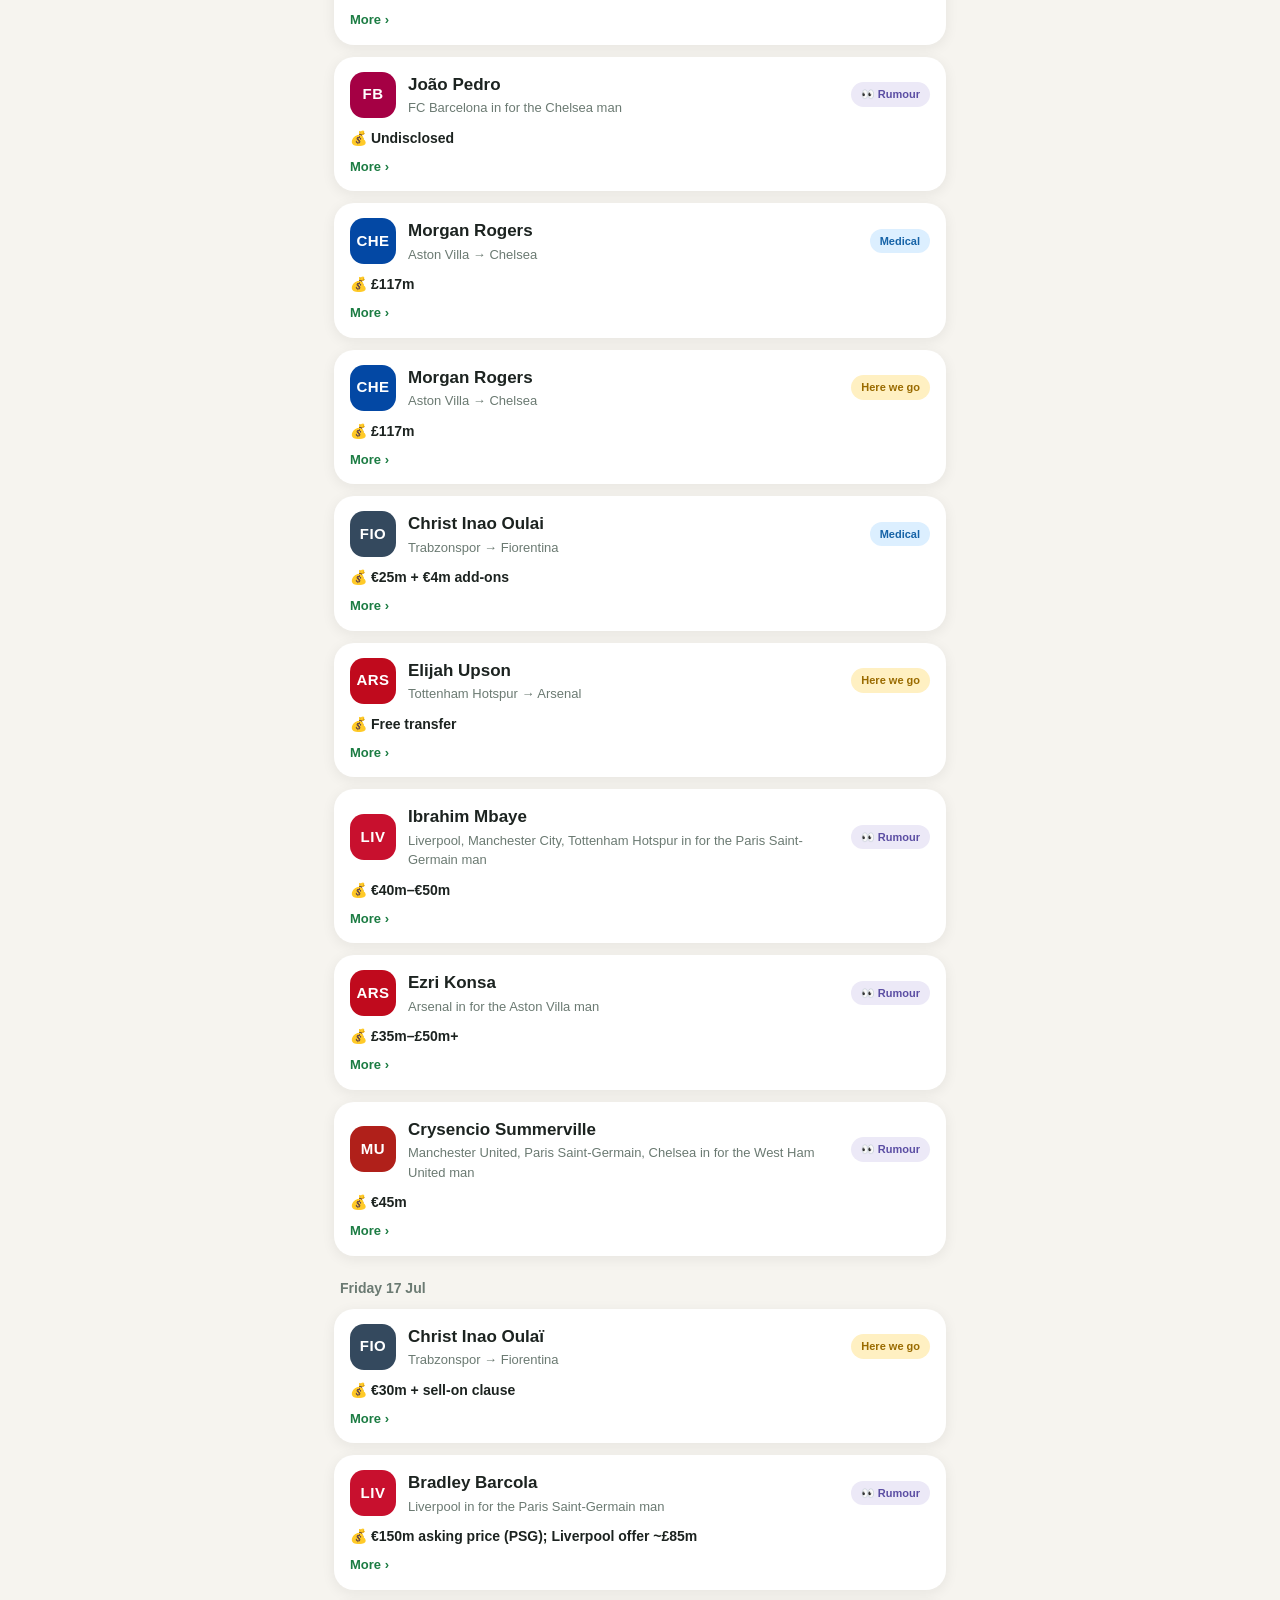
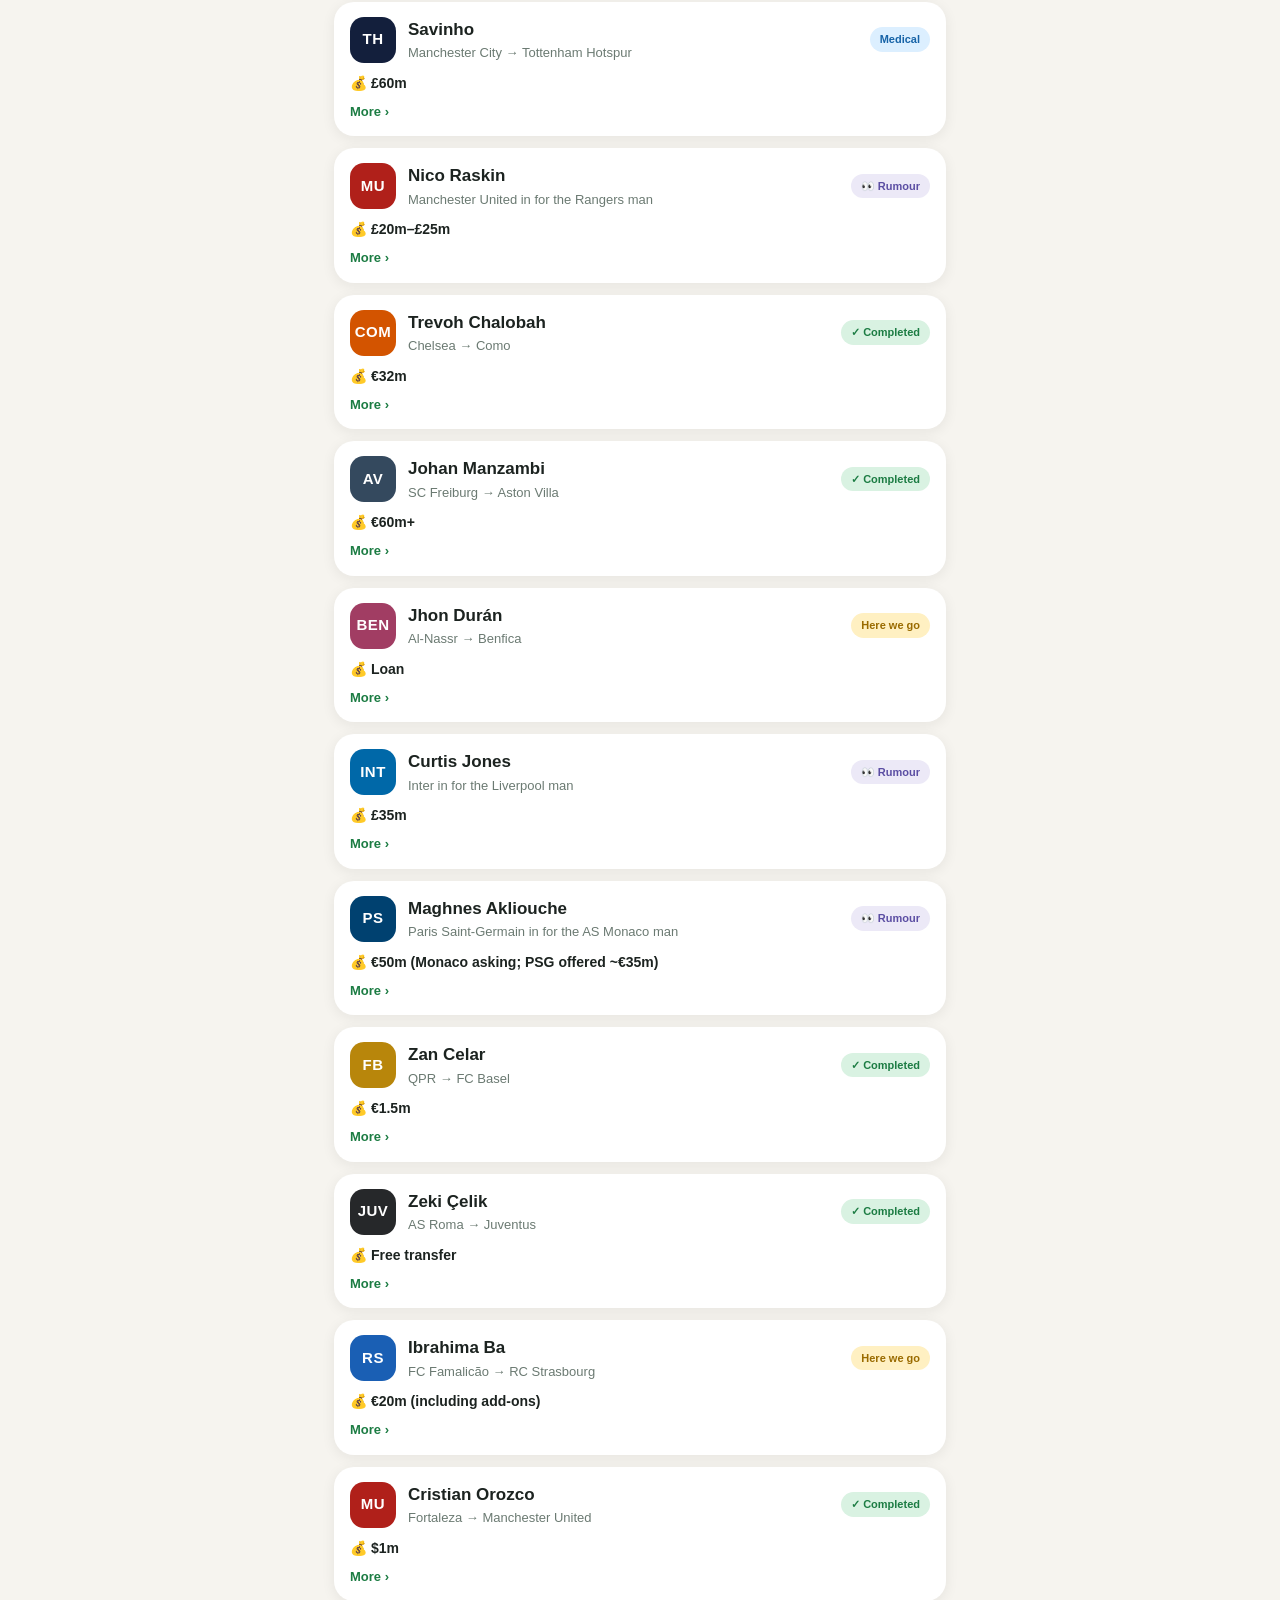
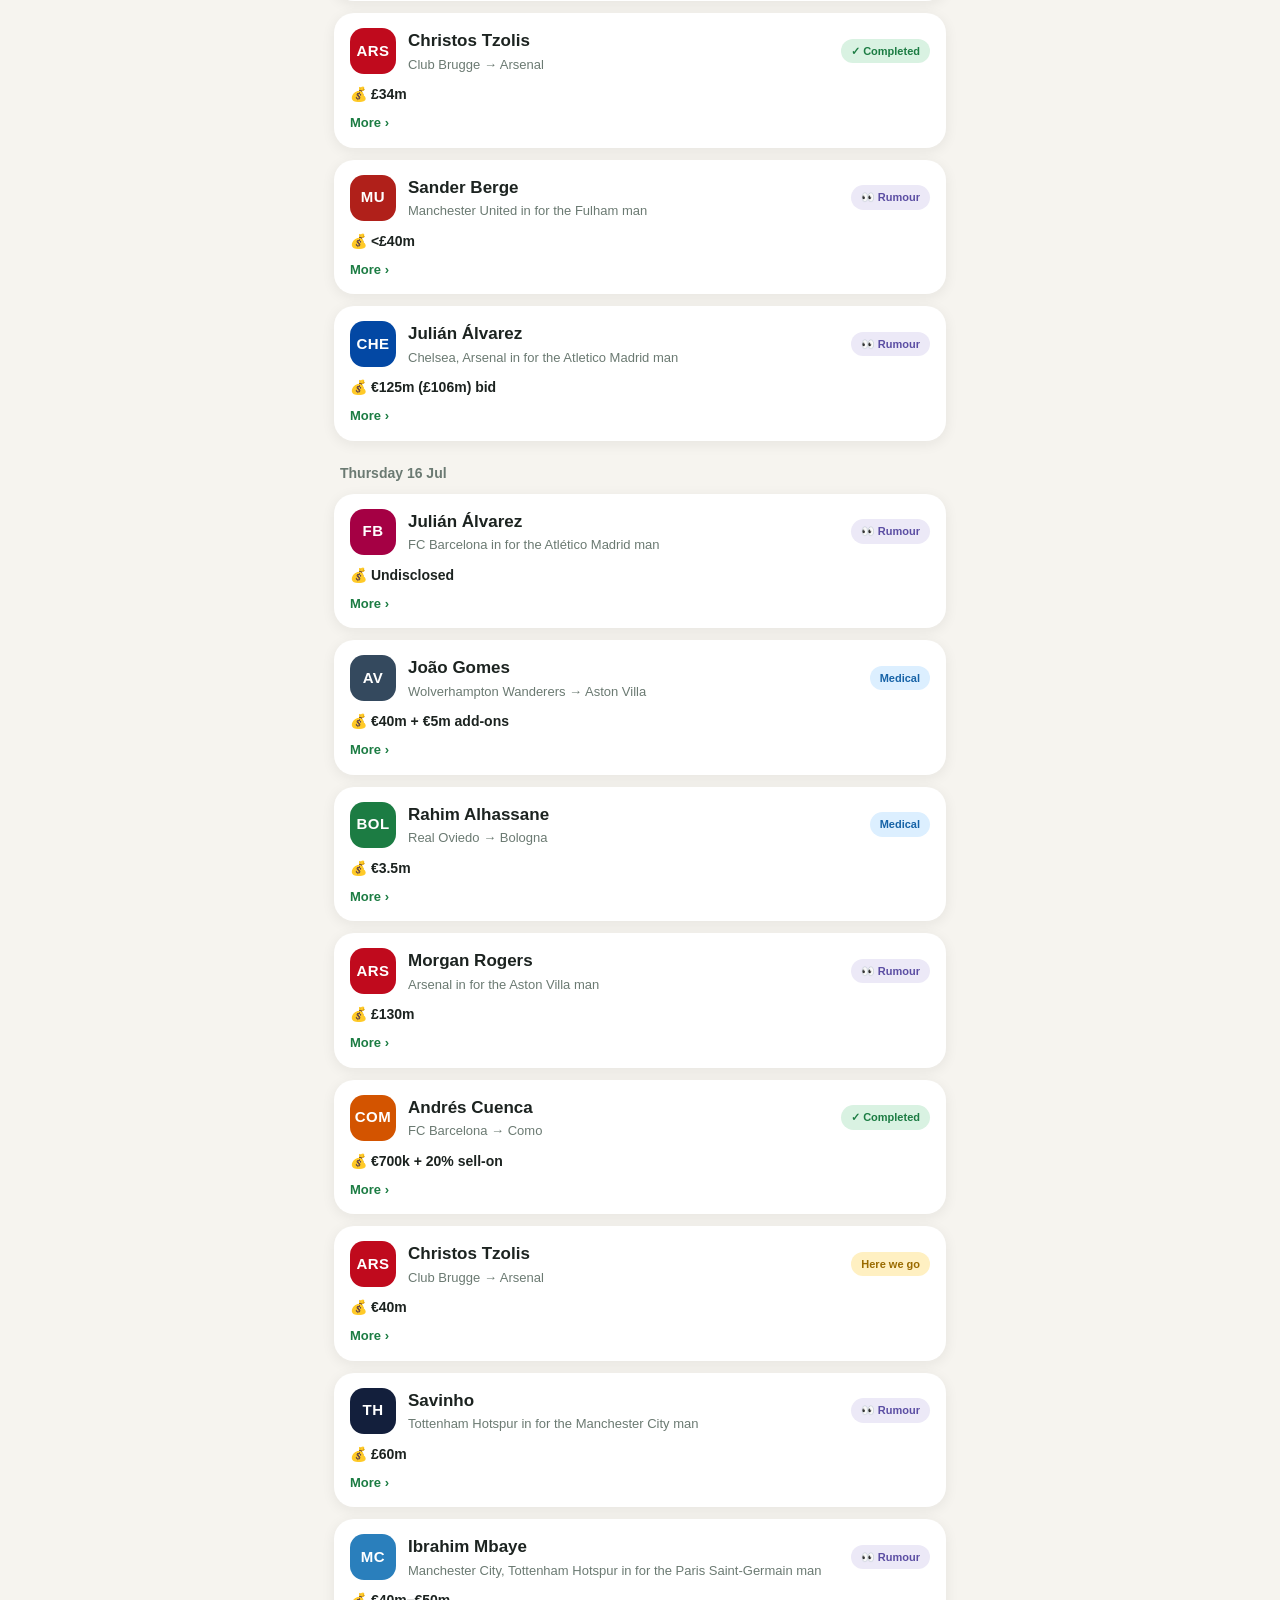
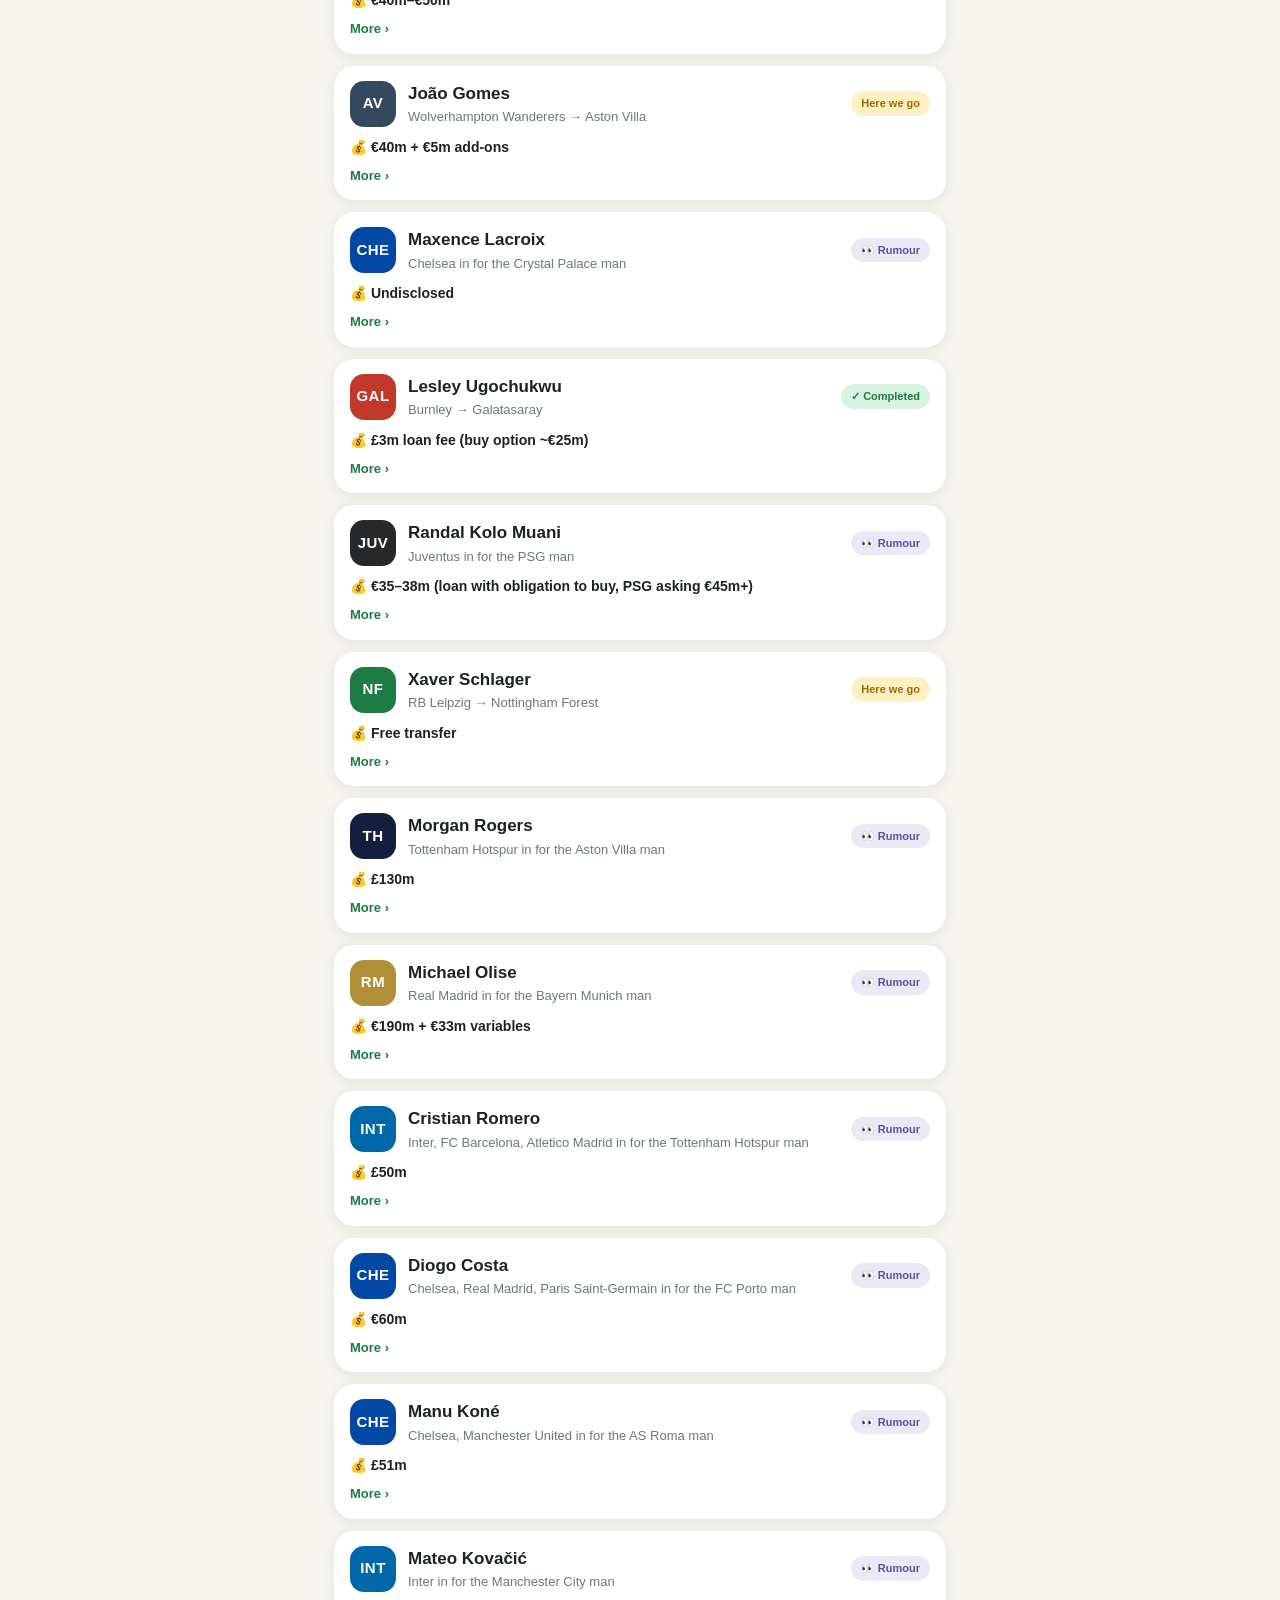
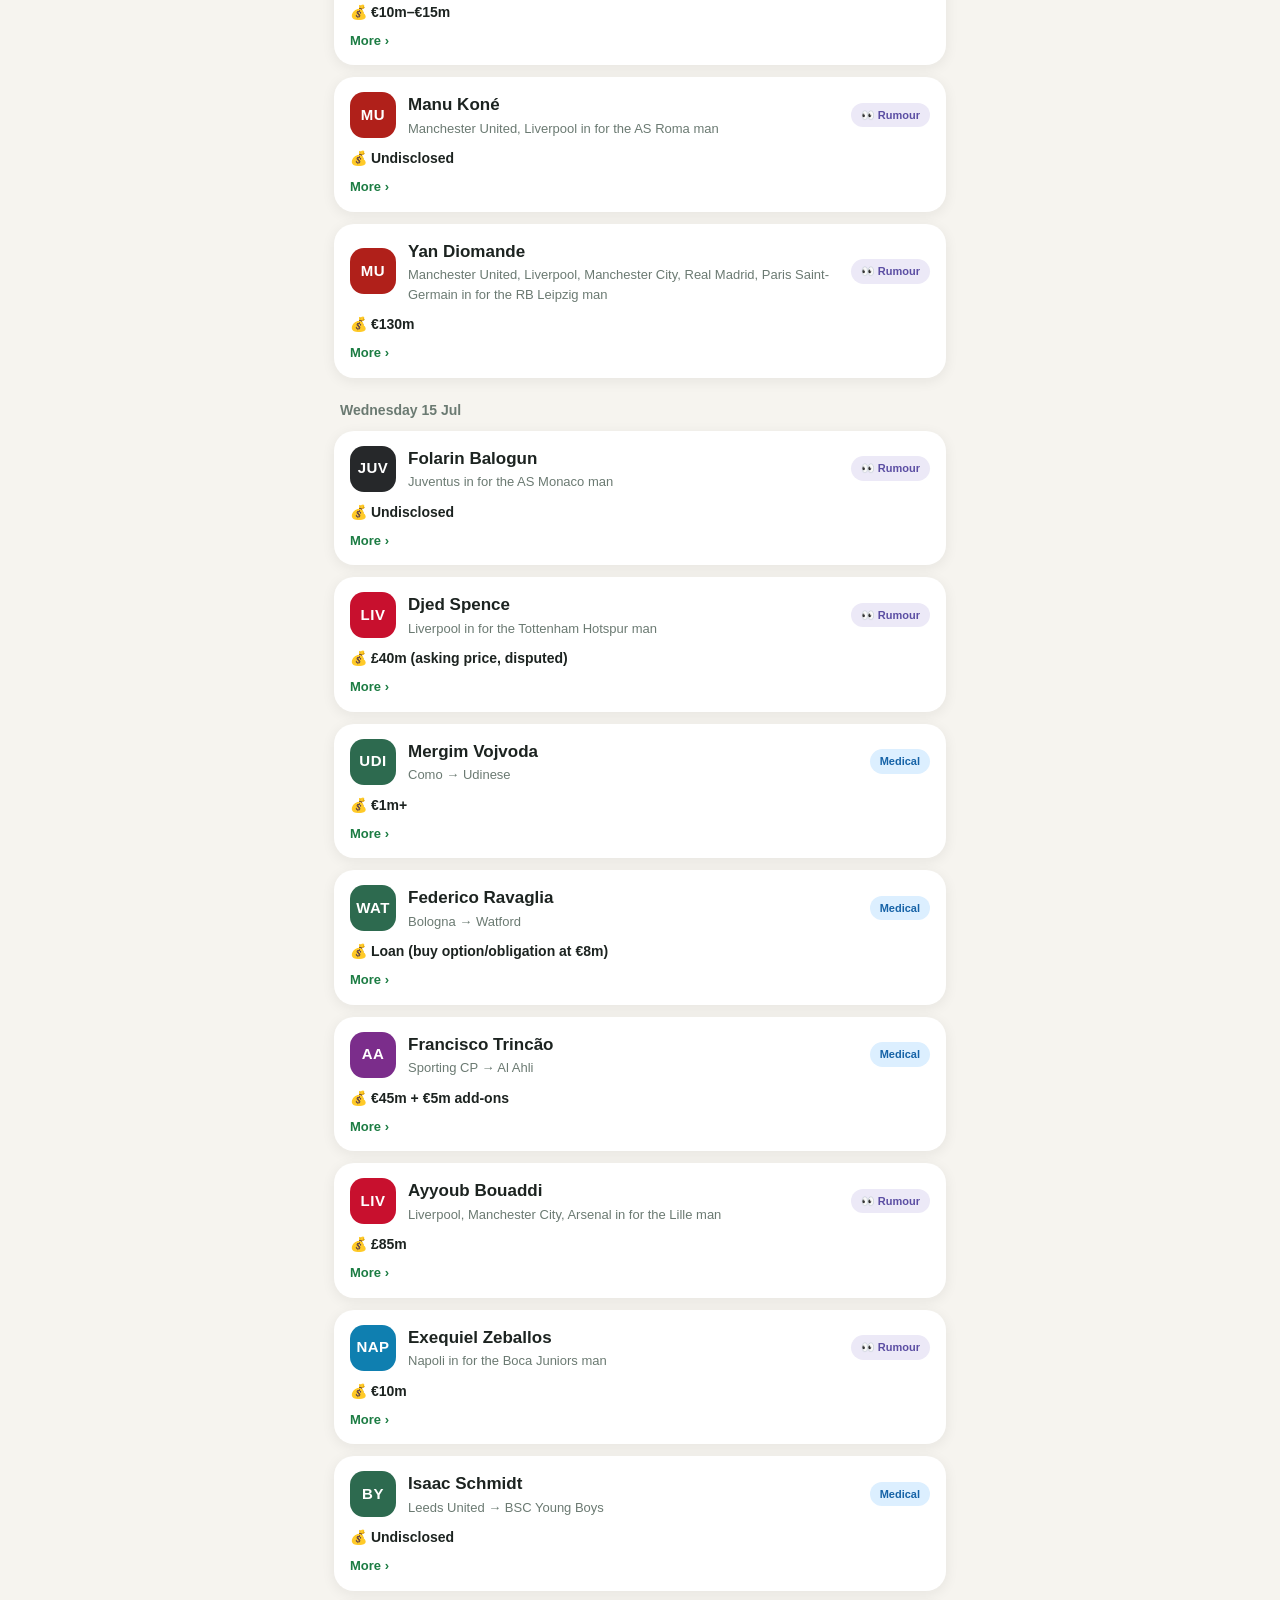
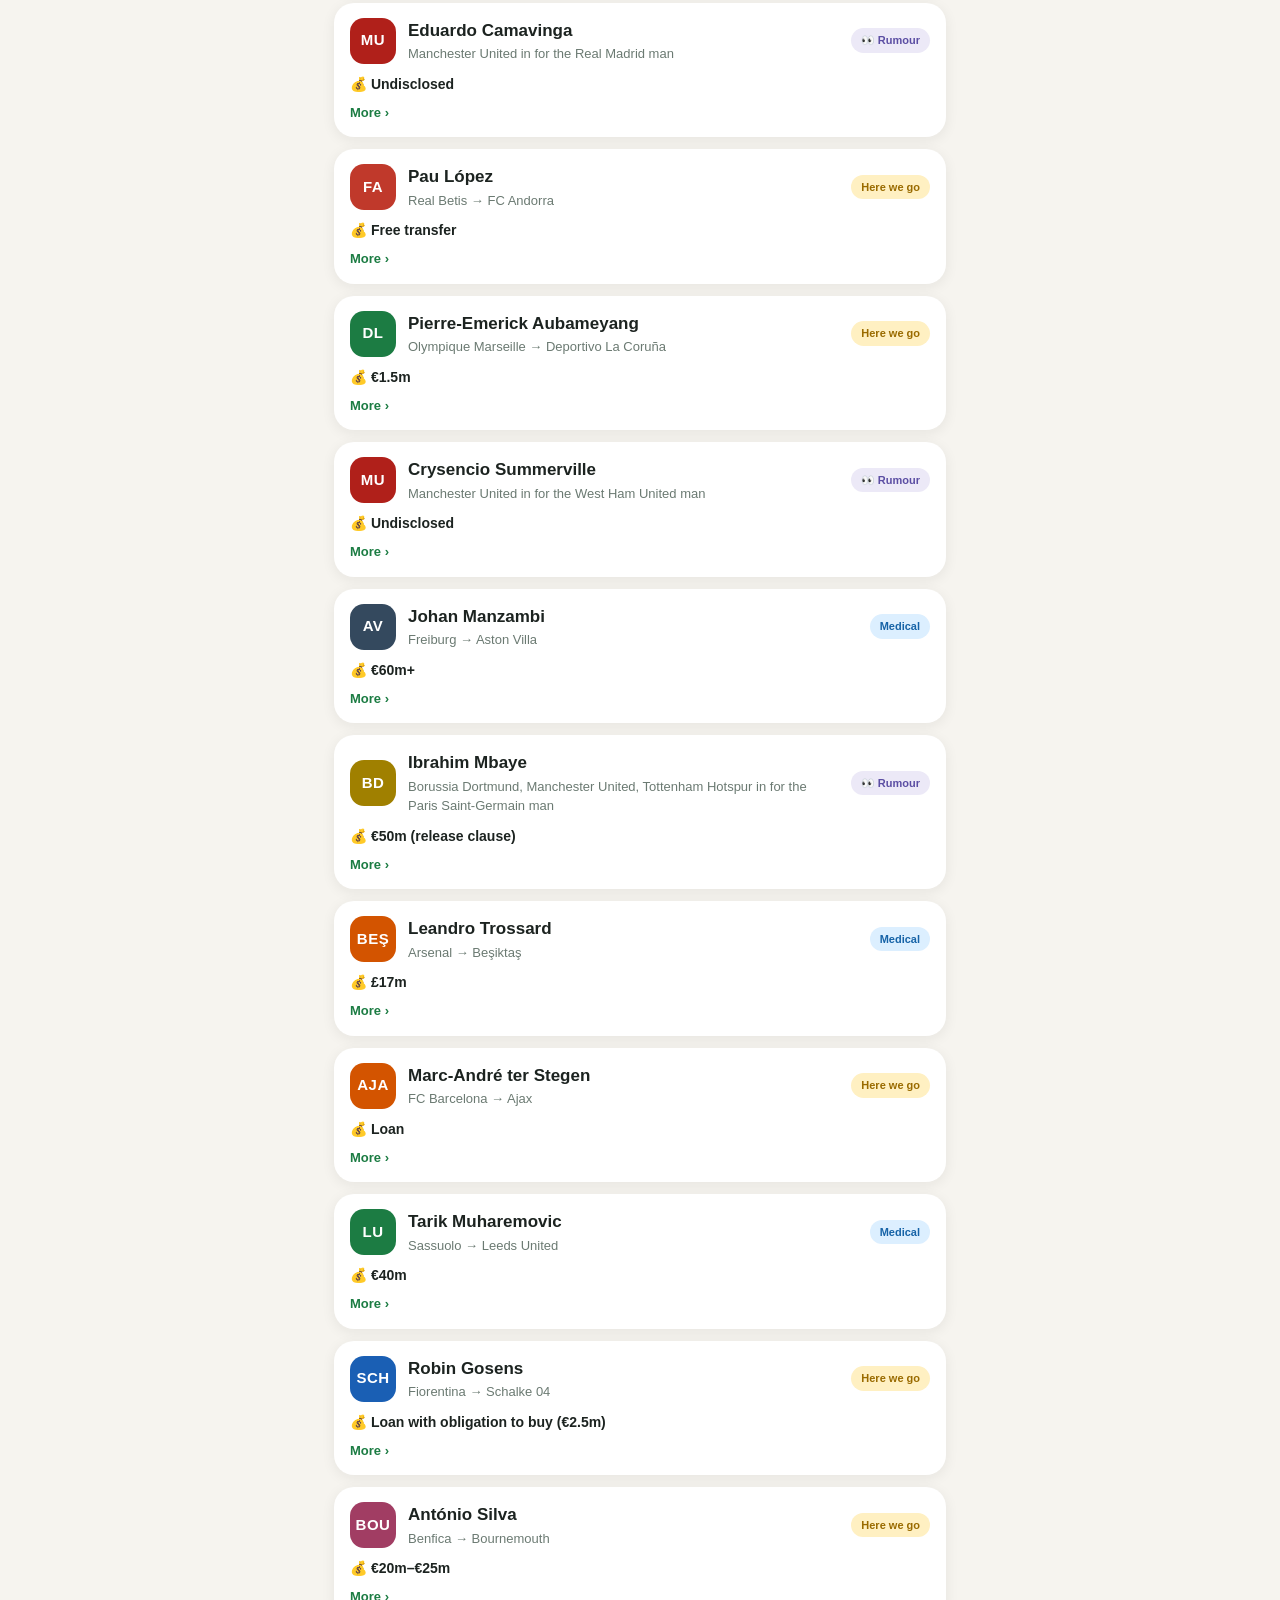
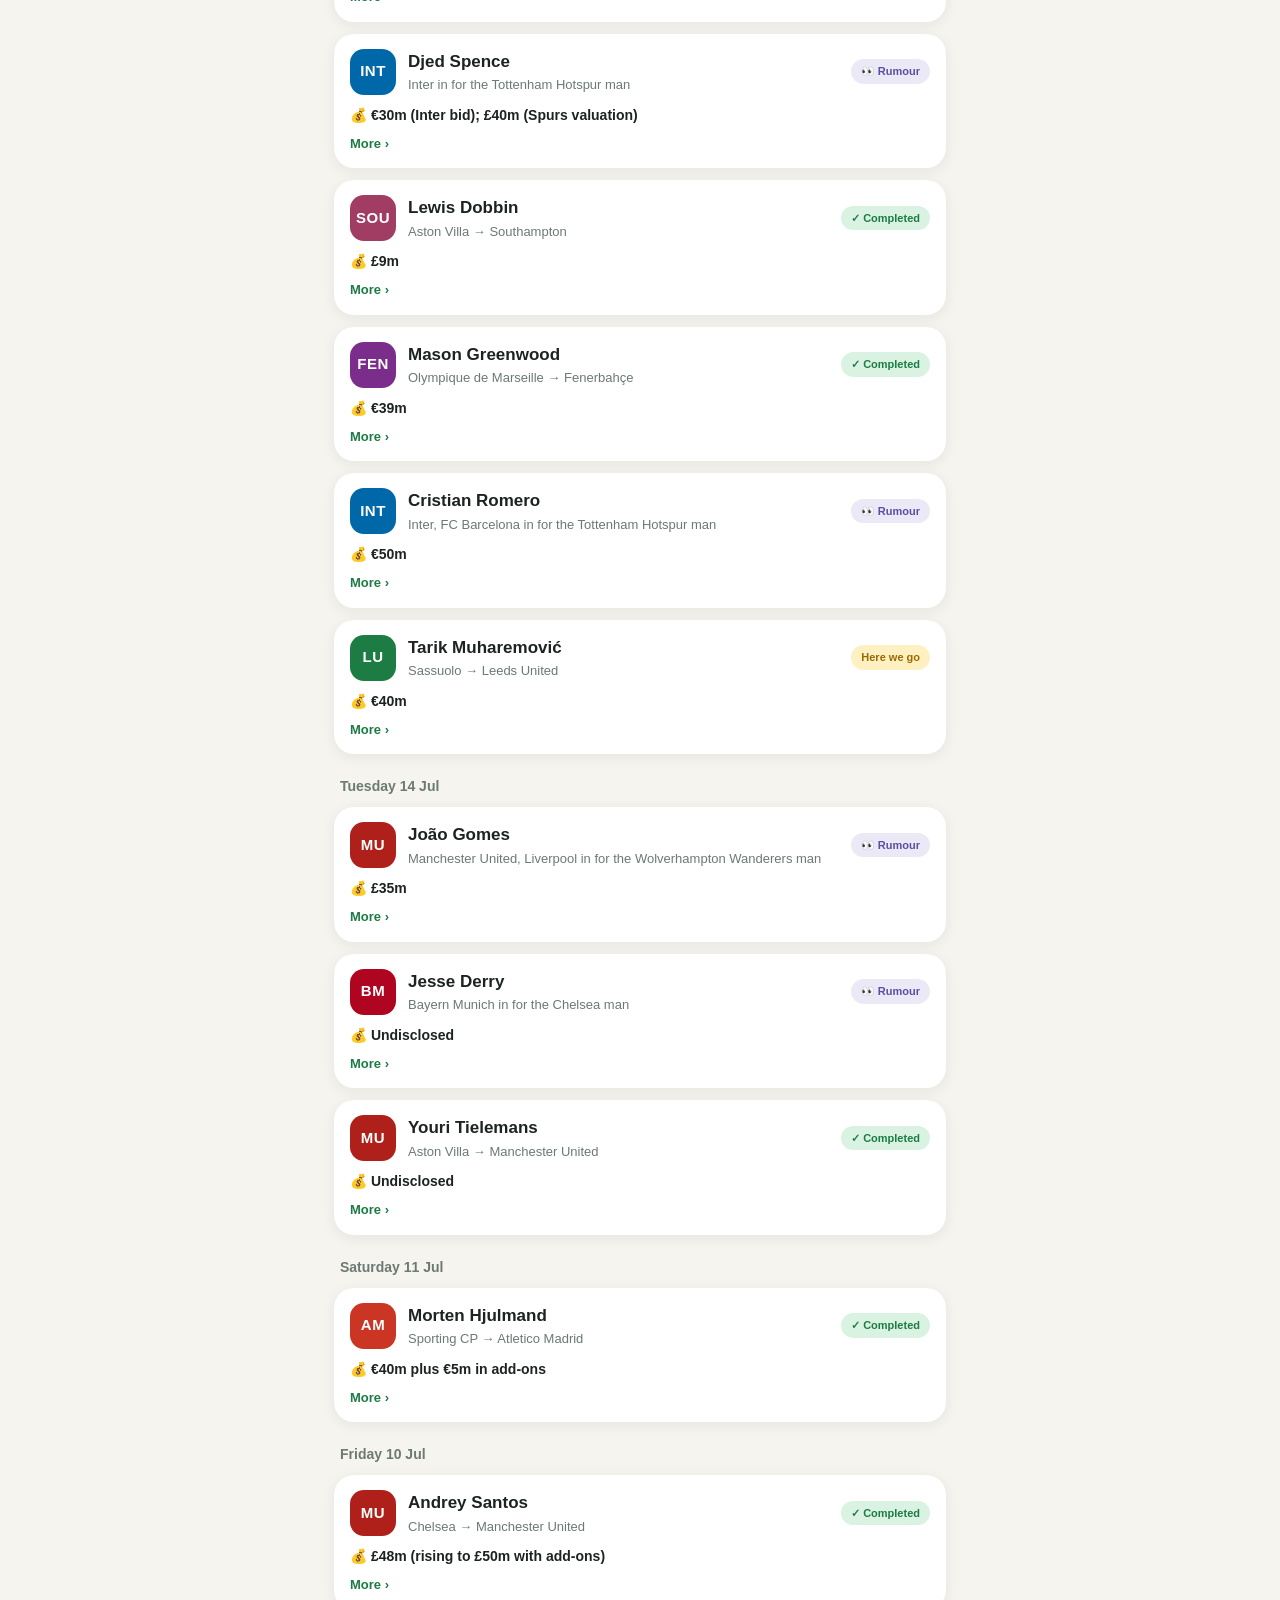
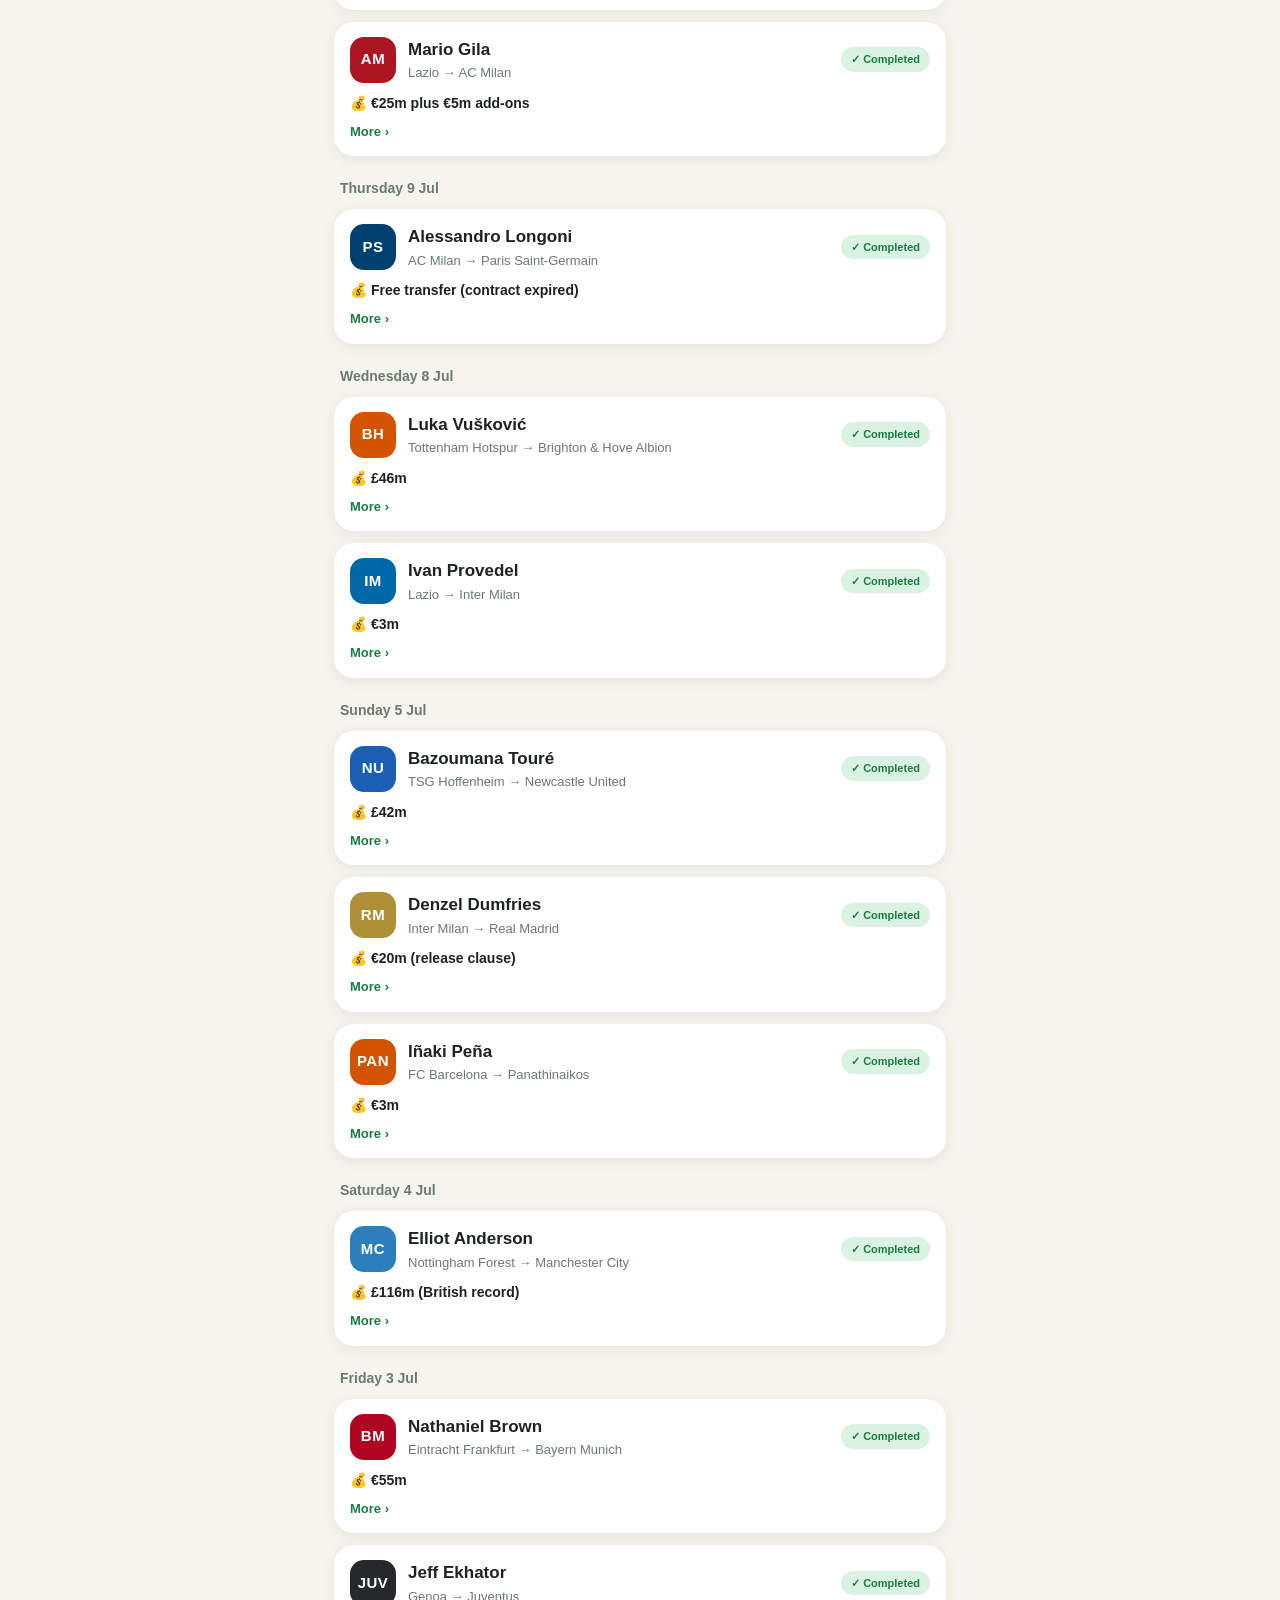
==== commit 2a014e6a: "Self-service push re-pairing via the Telegram bot iOS rotated the push subscription for the second t" ====
--- a/docs/index.html
+++ b/docs/index.html
@@ -45,7 +45,7 @@
     <p class="hint">Install the app first (Share → Add to Home Screen), then enable notifications from inside the installed app.</p>
     <button id="push-btn">Enable notifications</button>
     <div id="push-result" hidden>
-      <p class="hint">Almost done — send this code to Claude (or paste it into the repo's <code>PUSH_SUBSCRIPTIONS</code> secret as a JSON array) to finish pairing:</p>
+      <p class="hint">Almost done — send this code as a message to <b>@Kahab_bot</b> on Telegram. The bot pairs this device automatically within ~15 minutes and confirms.</p>
       <textarea id="push-sub" readonly rows="5"></textarea>
       <button id="push-copy">Copy</button>
     </div>
--- a/docs/style.css
+++ b/docs/style.css
@@ -106,7 +106,14 @@
   width: 46px; height: 46px; border-radius: 14px; color: #fff;
   font-weight: 900; font-size: 15px; letter-spacing: .5px;
   display: flex; align-items: center; justify-content: center; flex-shrink: 0;
+  position: relative; overflow: hidden;
 }
+.ava img {
+  position: absolute; inset: 0; width: 100%; height: 100%;
+  object-fit: contain; padding: 5px; background: #fff;
+  border-radius: inherit; box-sizing: border-box;
+}
+[data-theme="dark"] .ava img { background: #f2f2ee; }
 .card .who { flex: 1; min-width: 0; }
 .card .player { font-size: 17px; font-weight: 800; }
 .card .move { font-size: 13px; color: var(--muted); margin-top: 1px; }
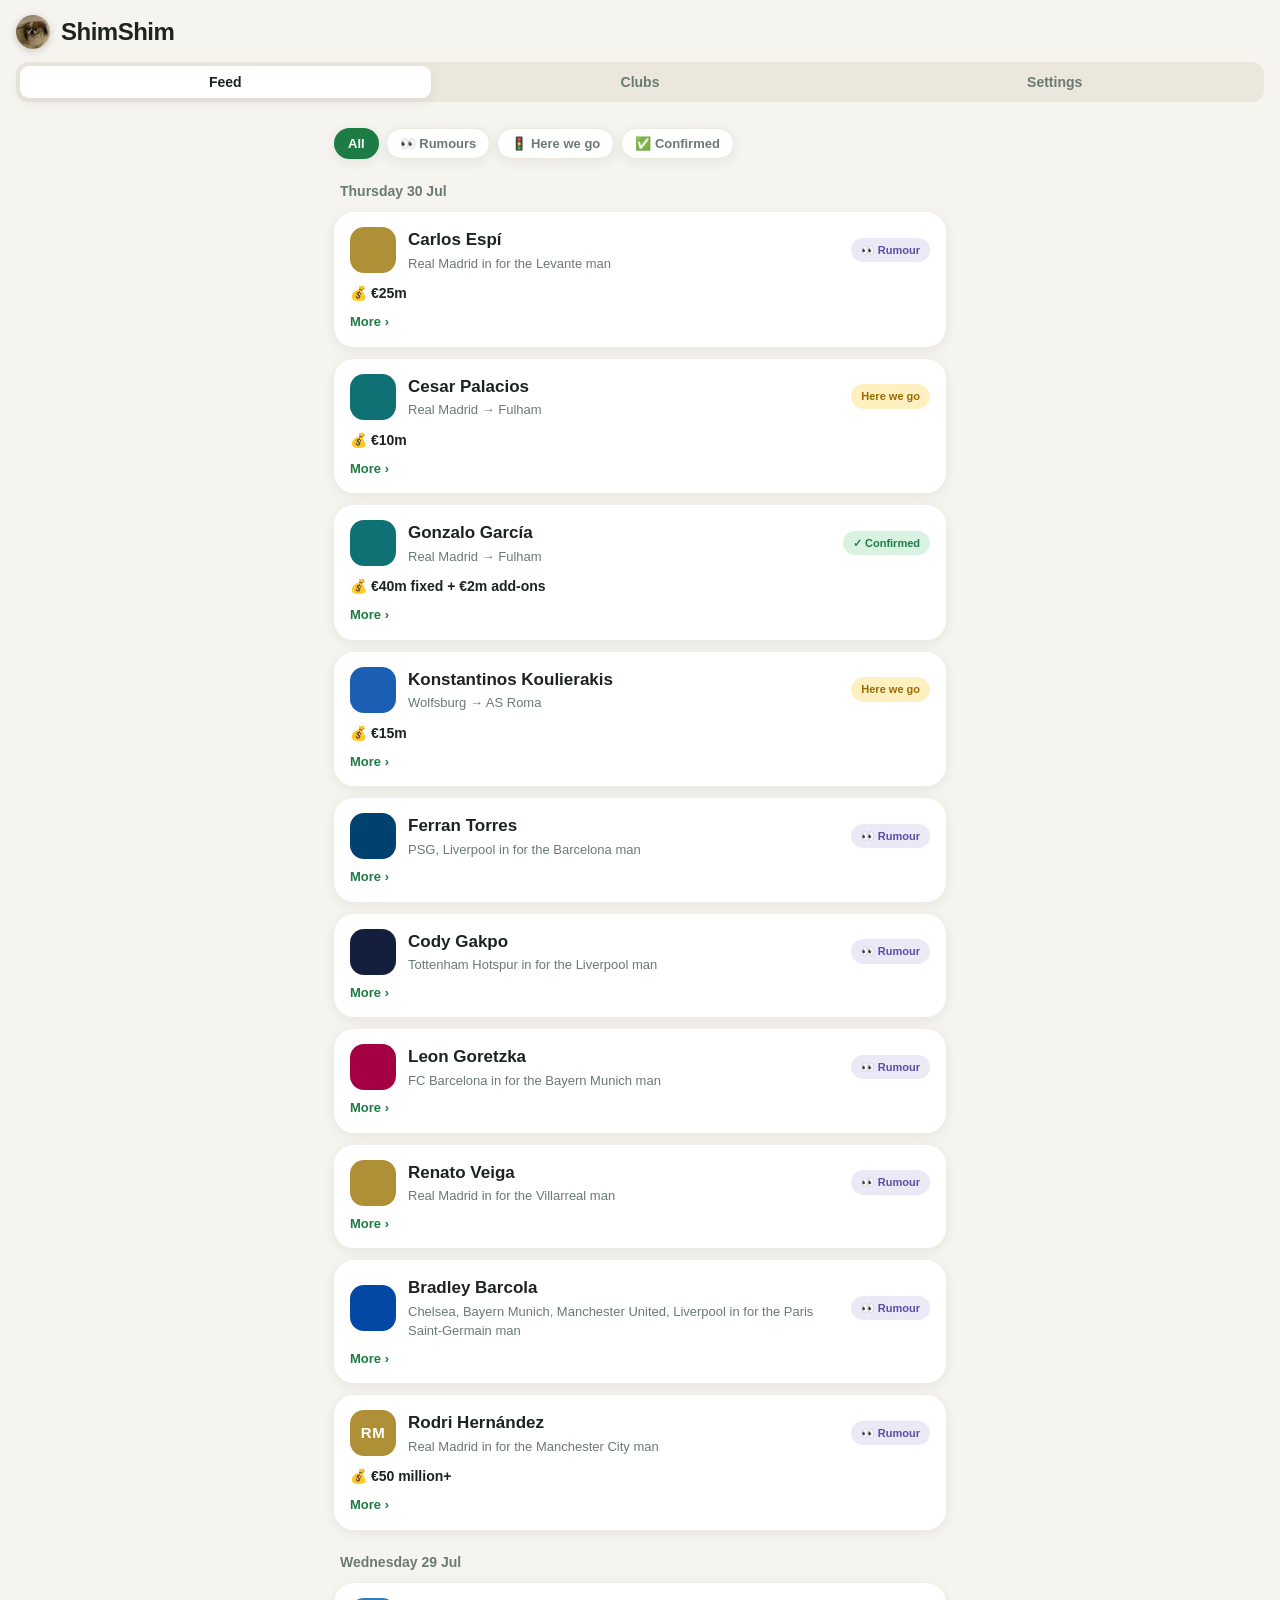
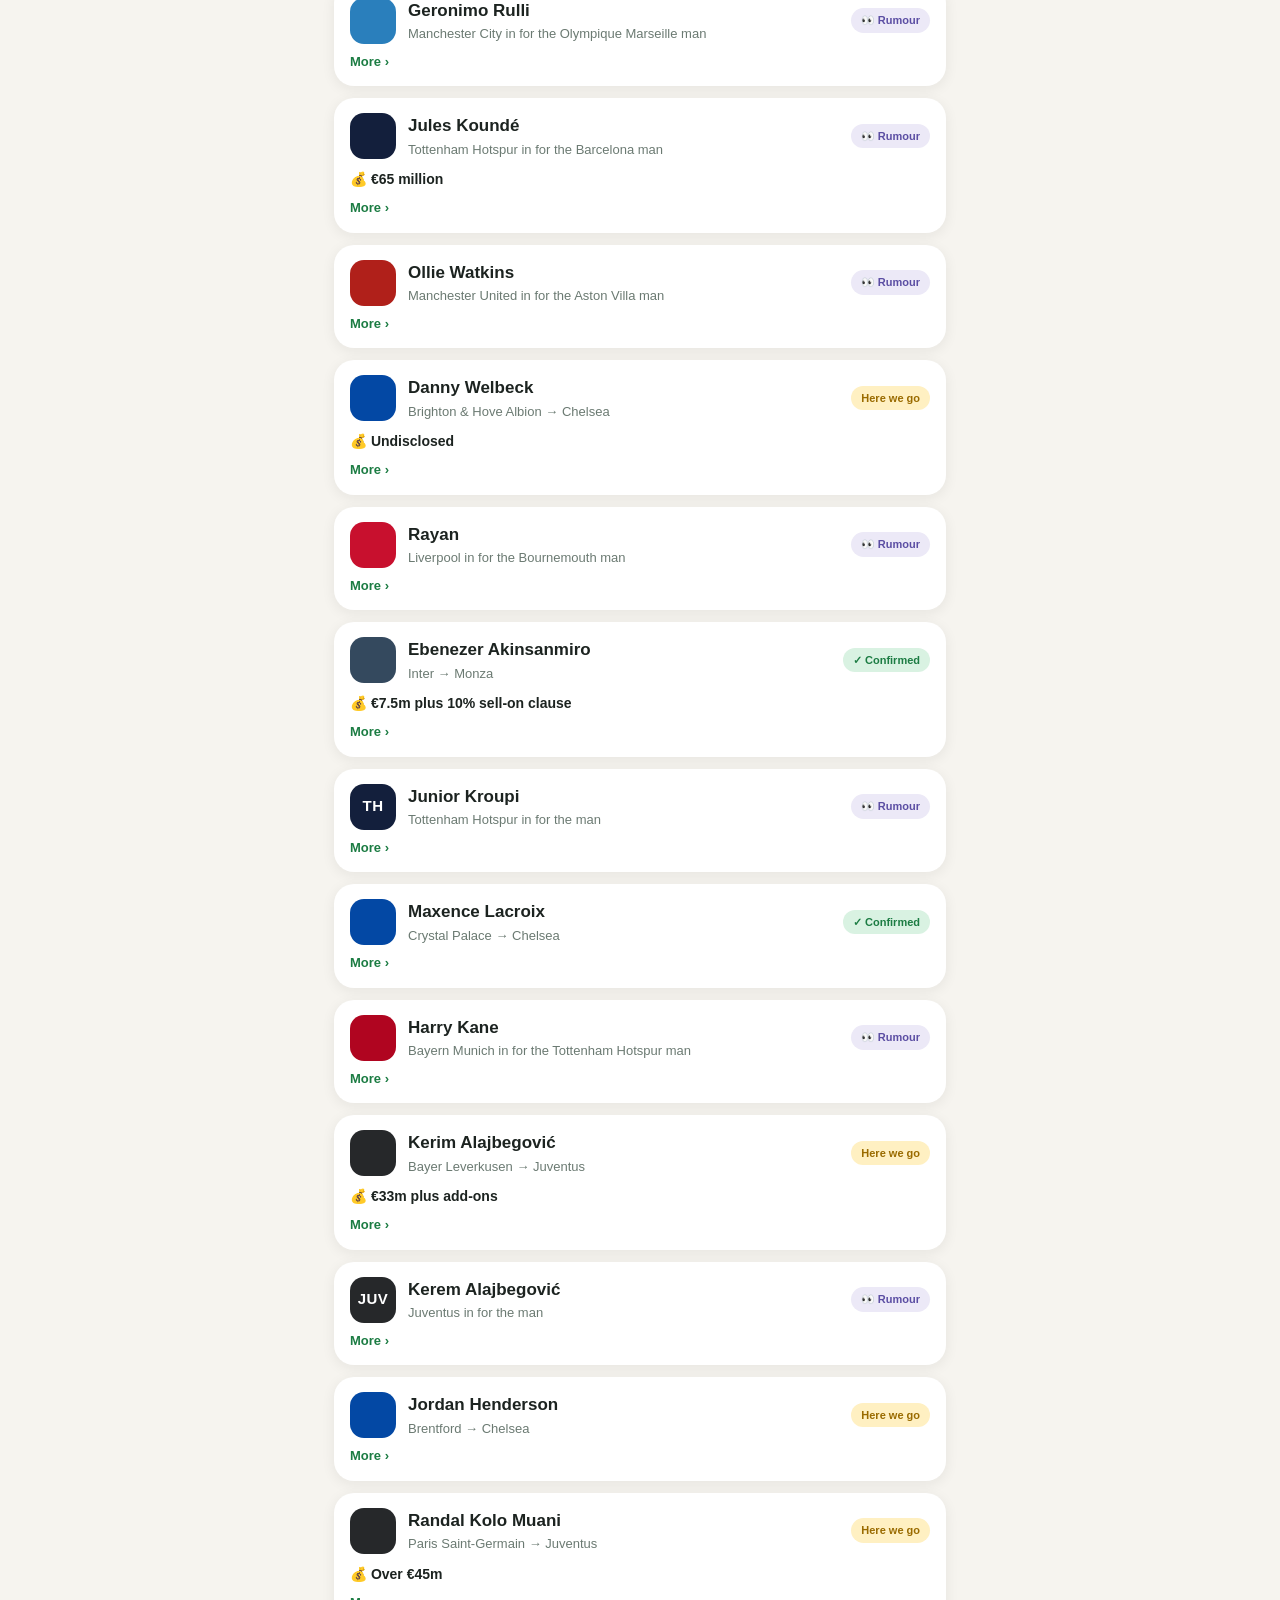
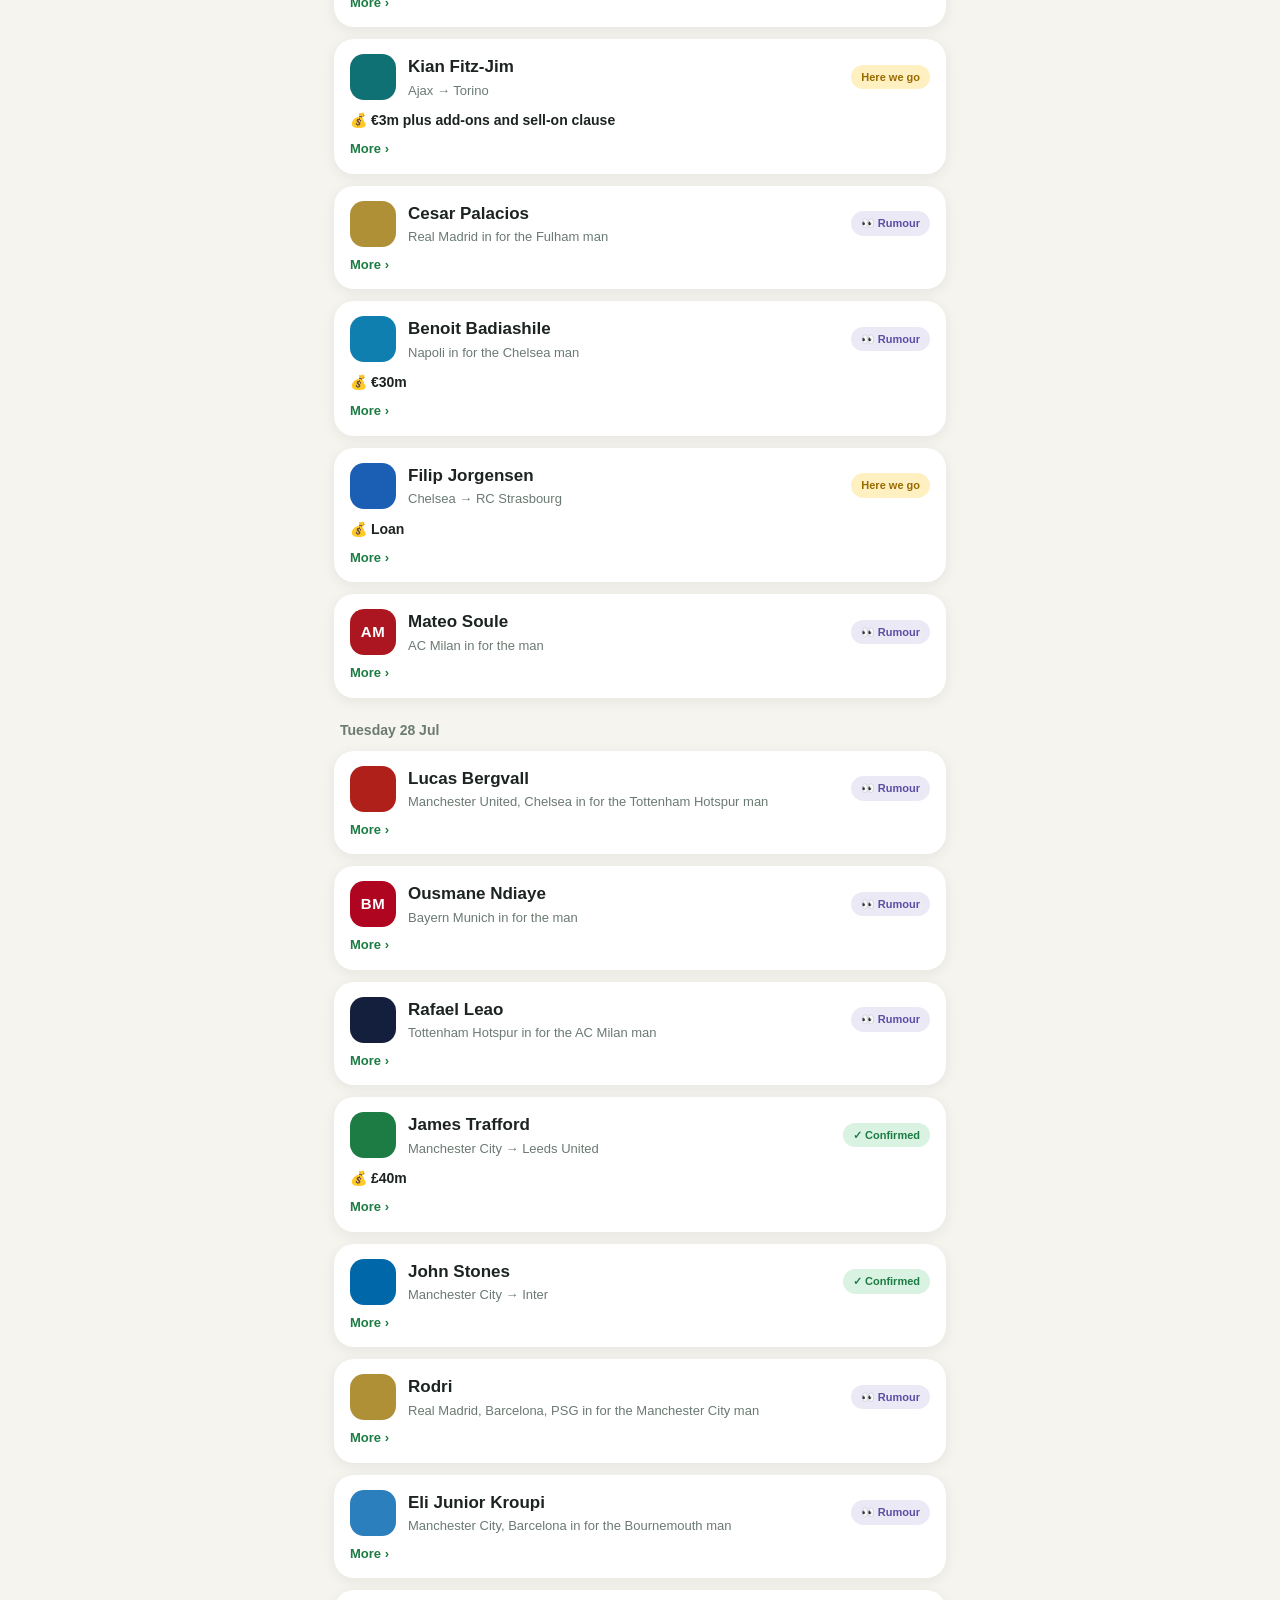
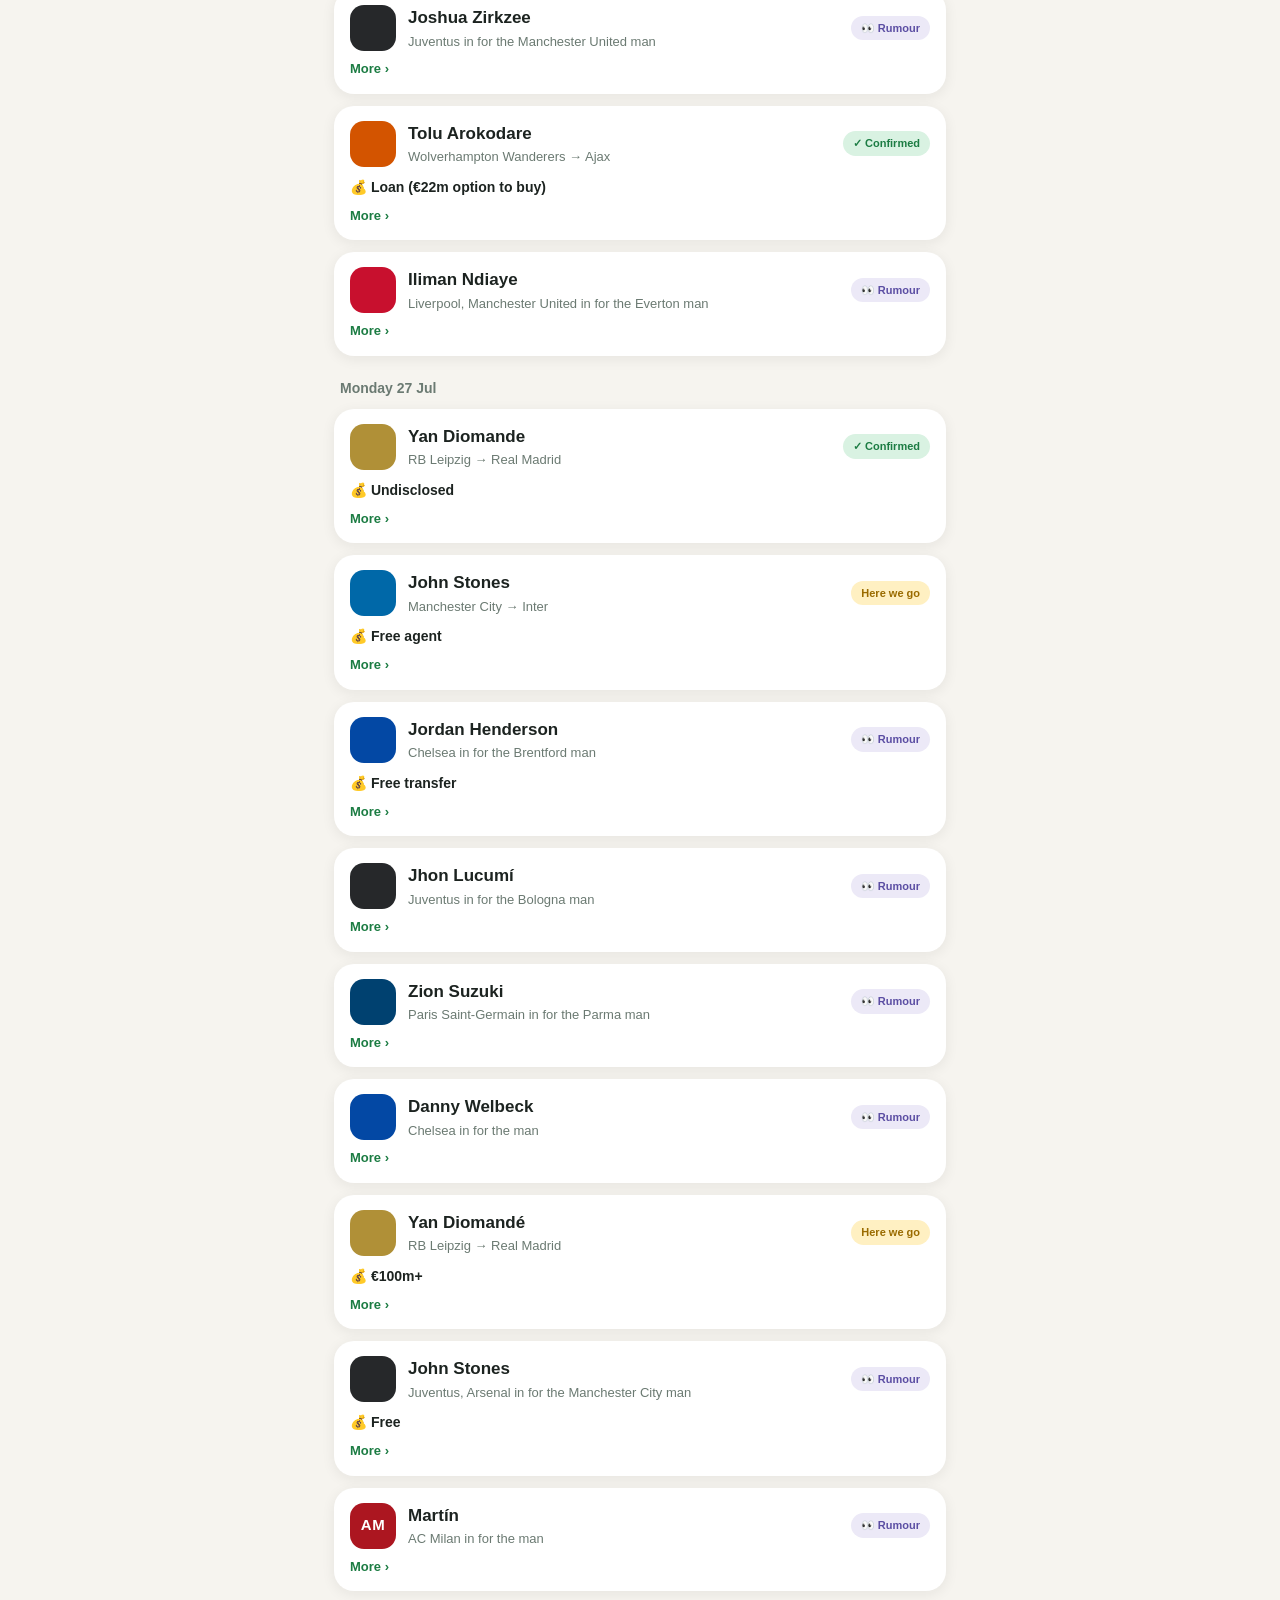
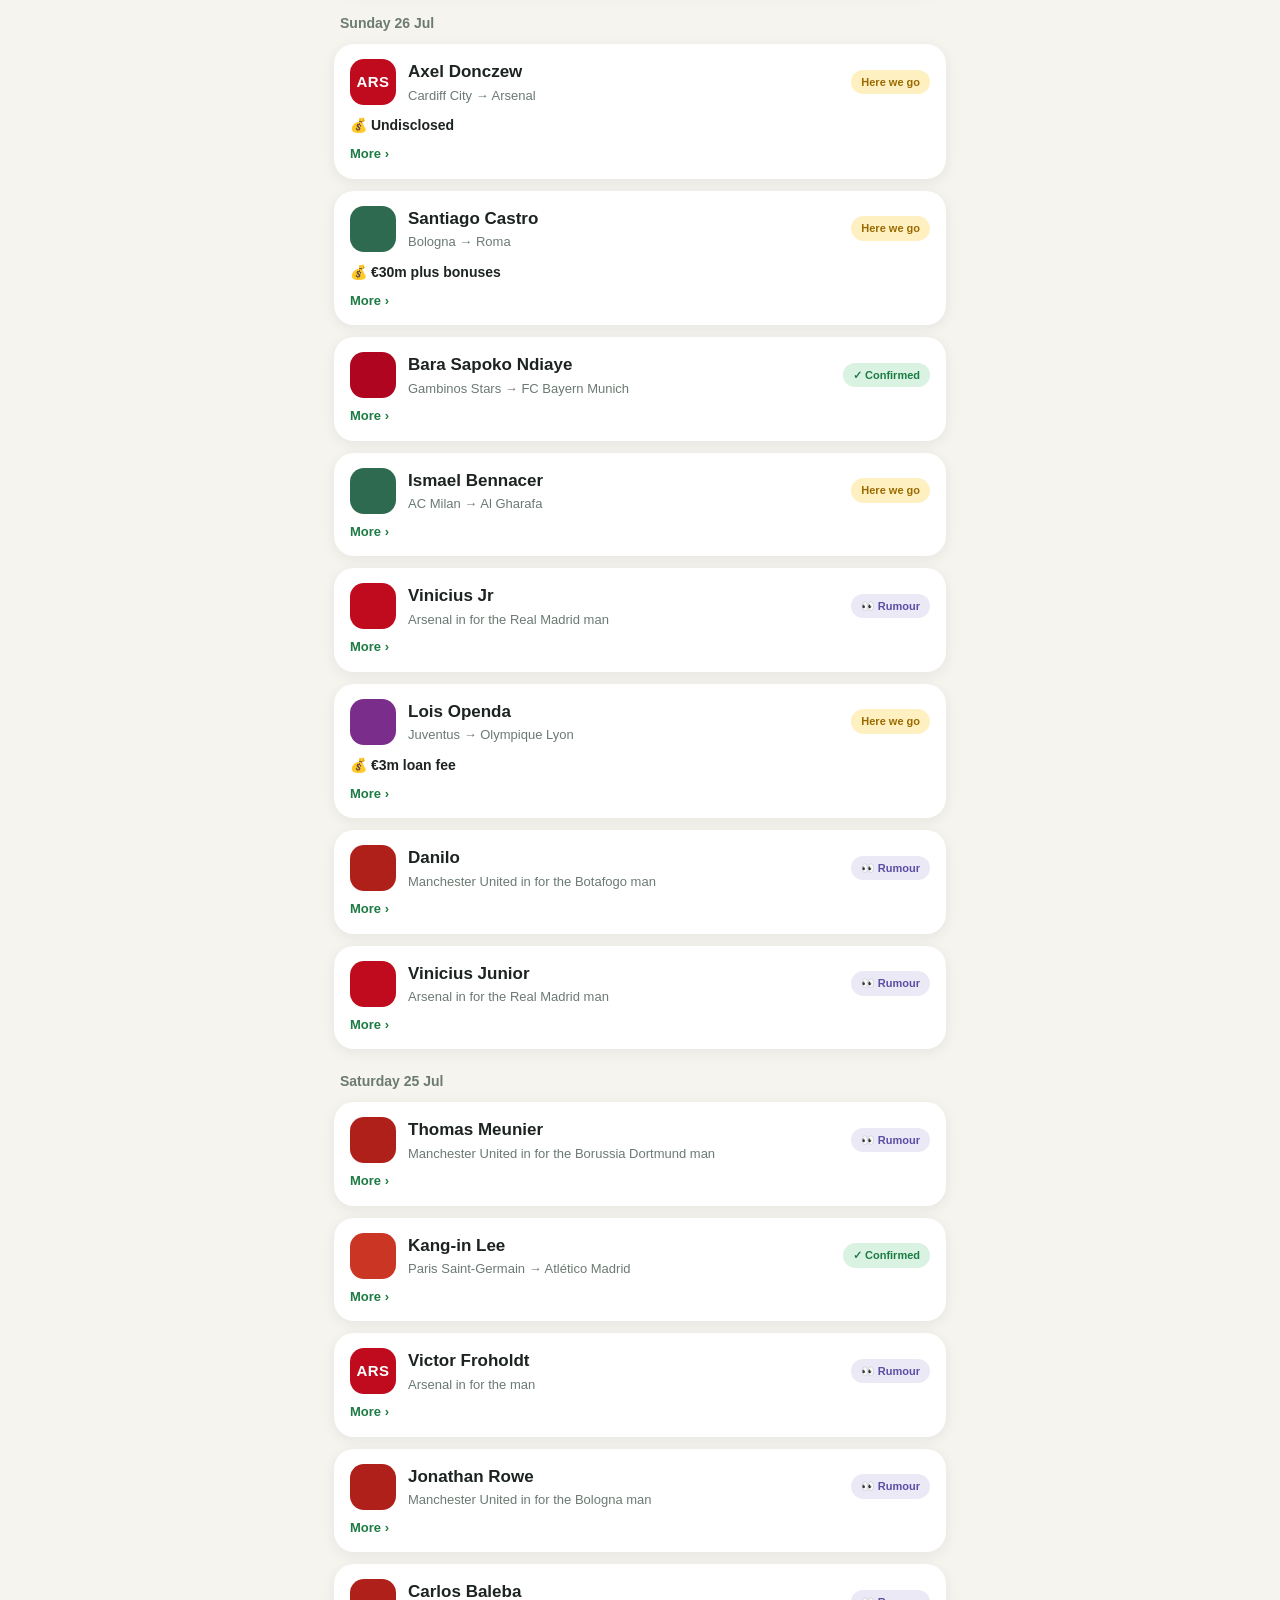
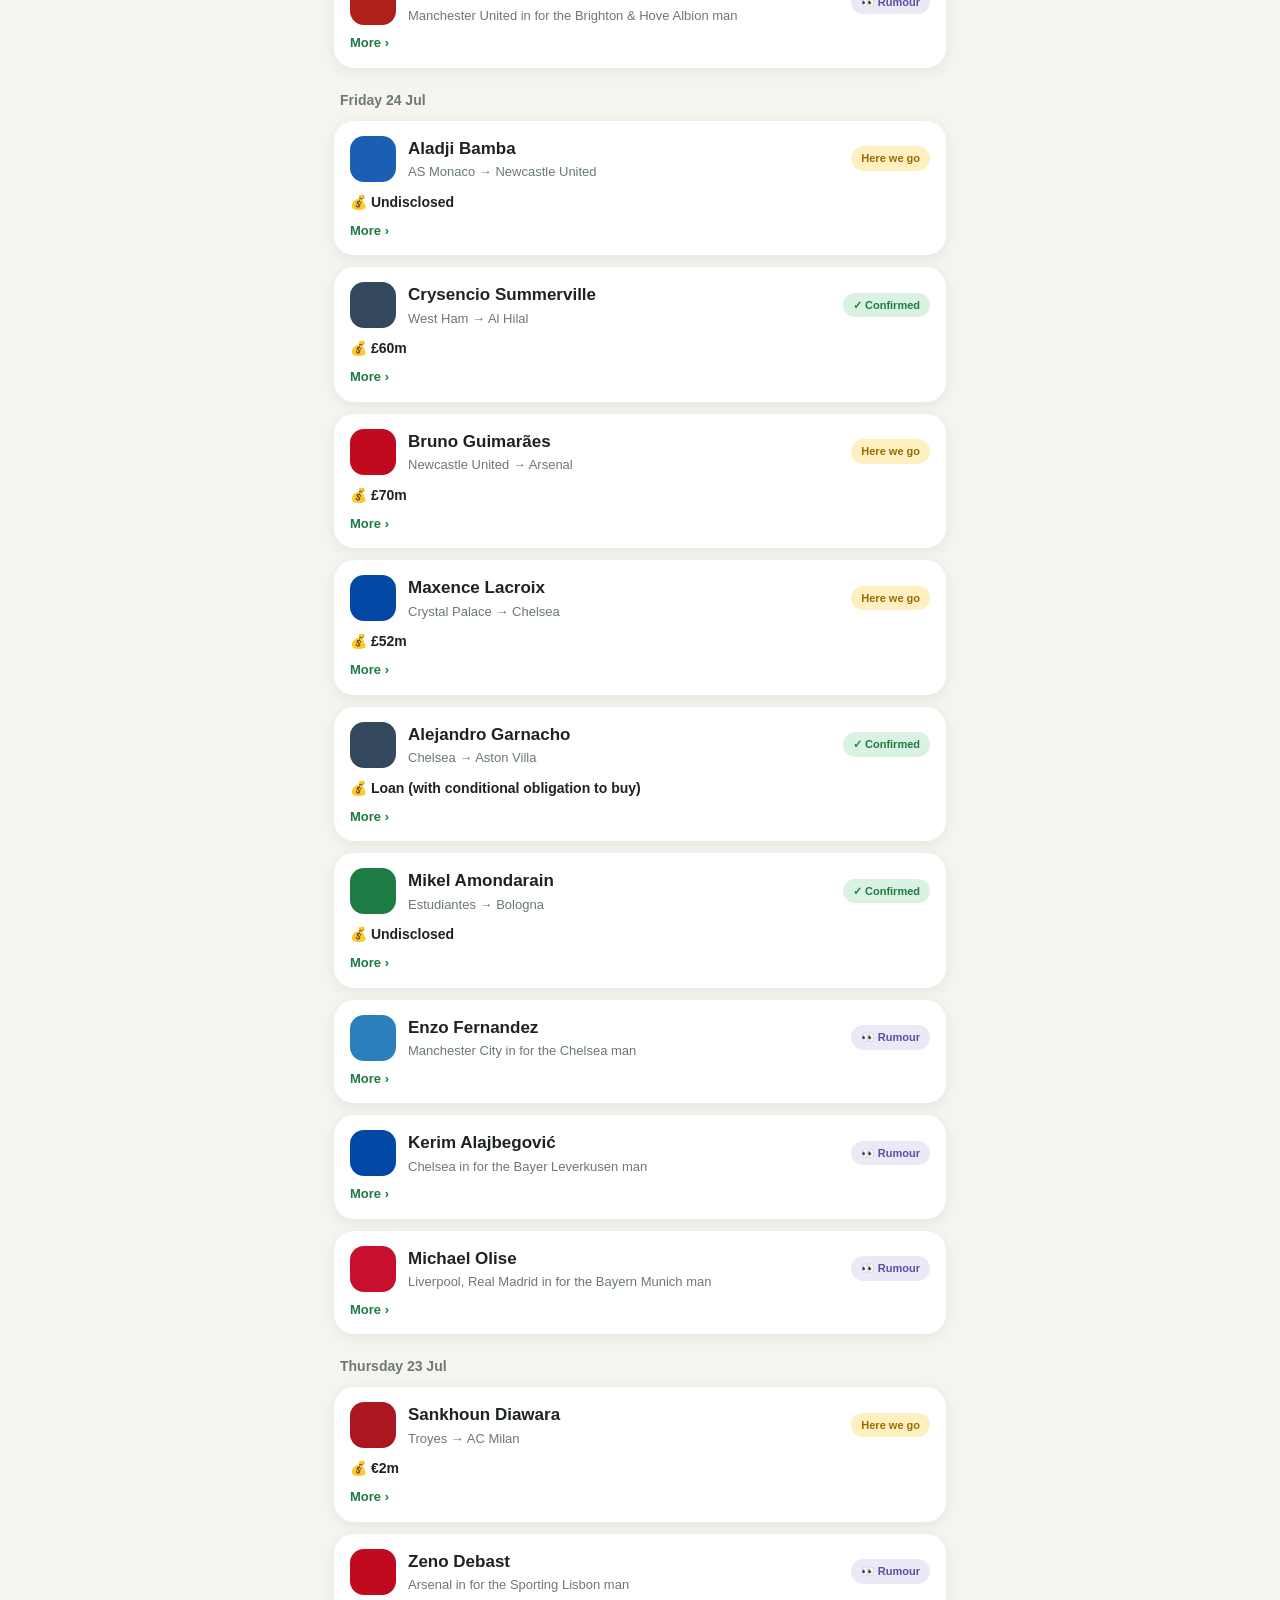
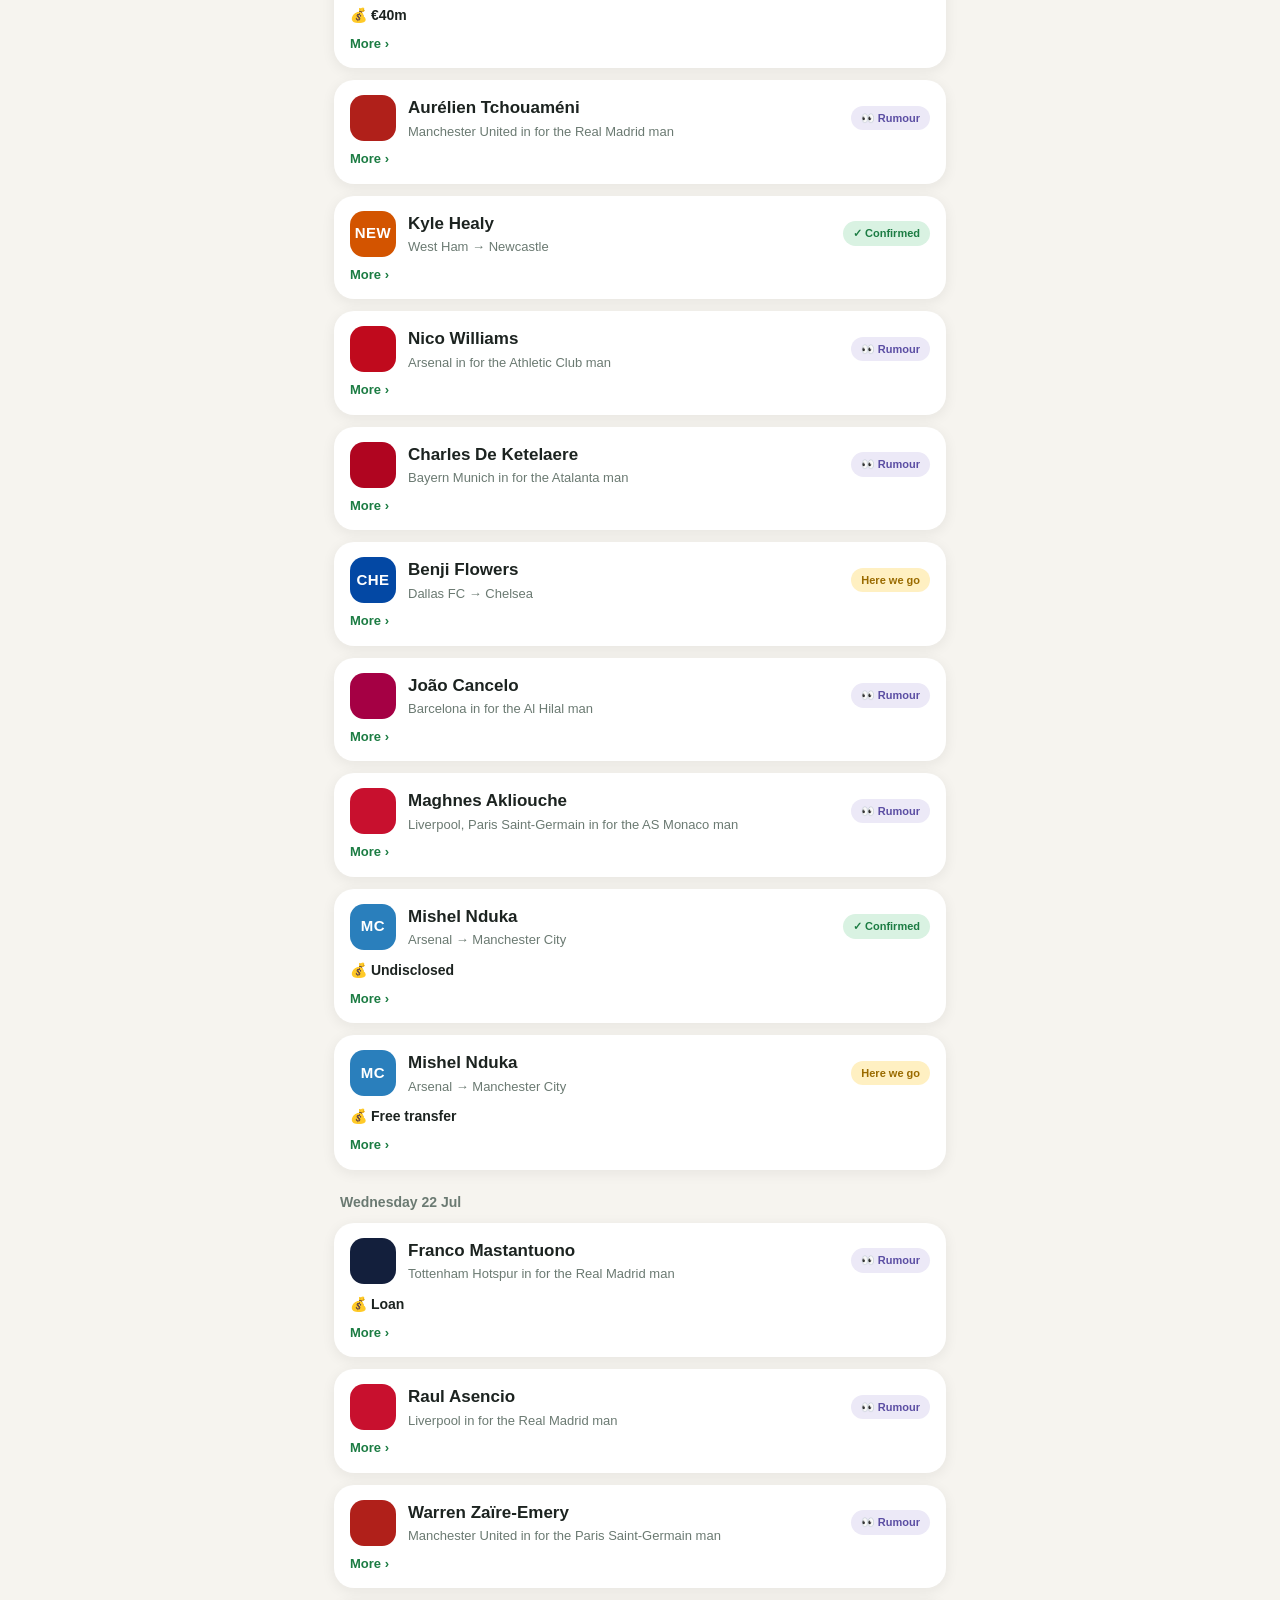
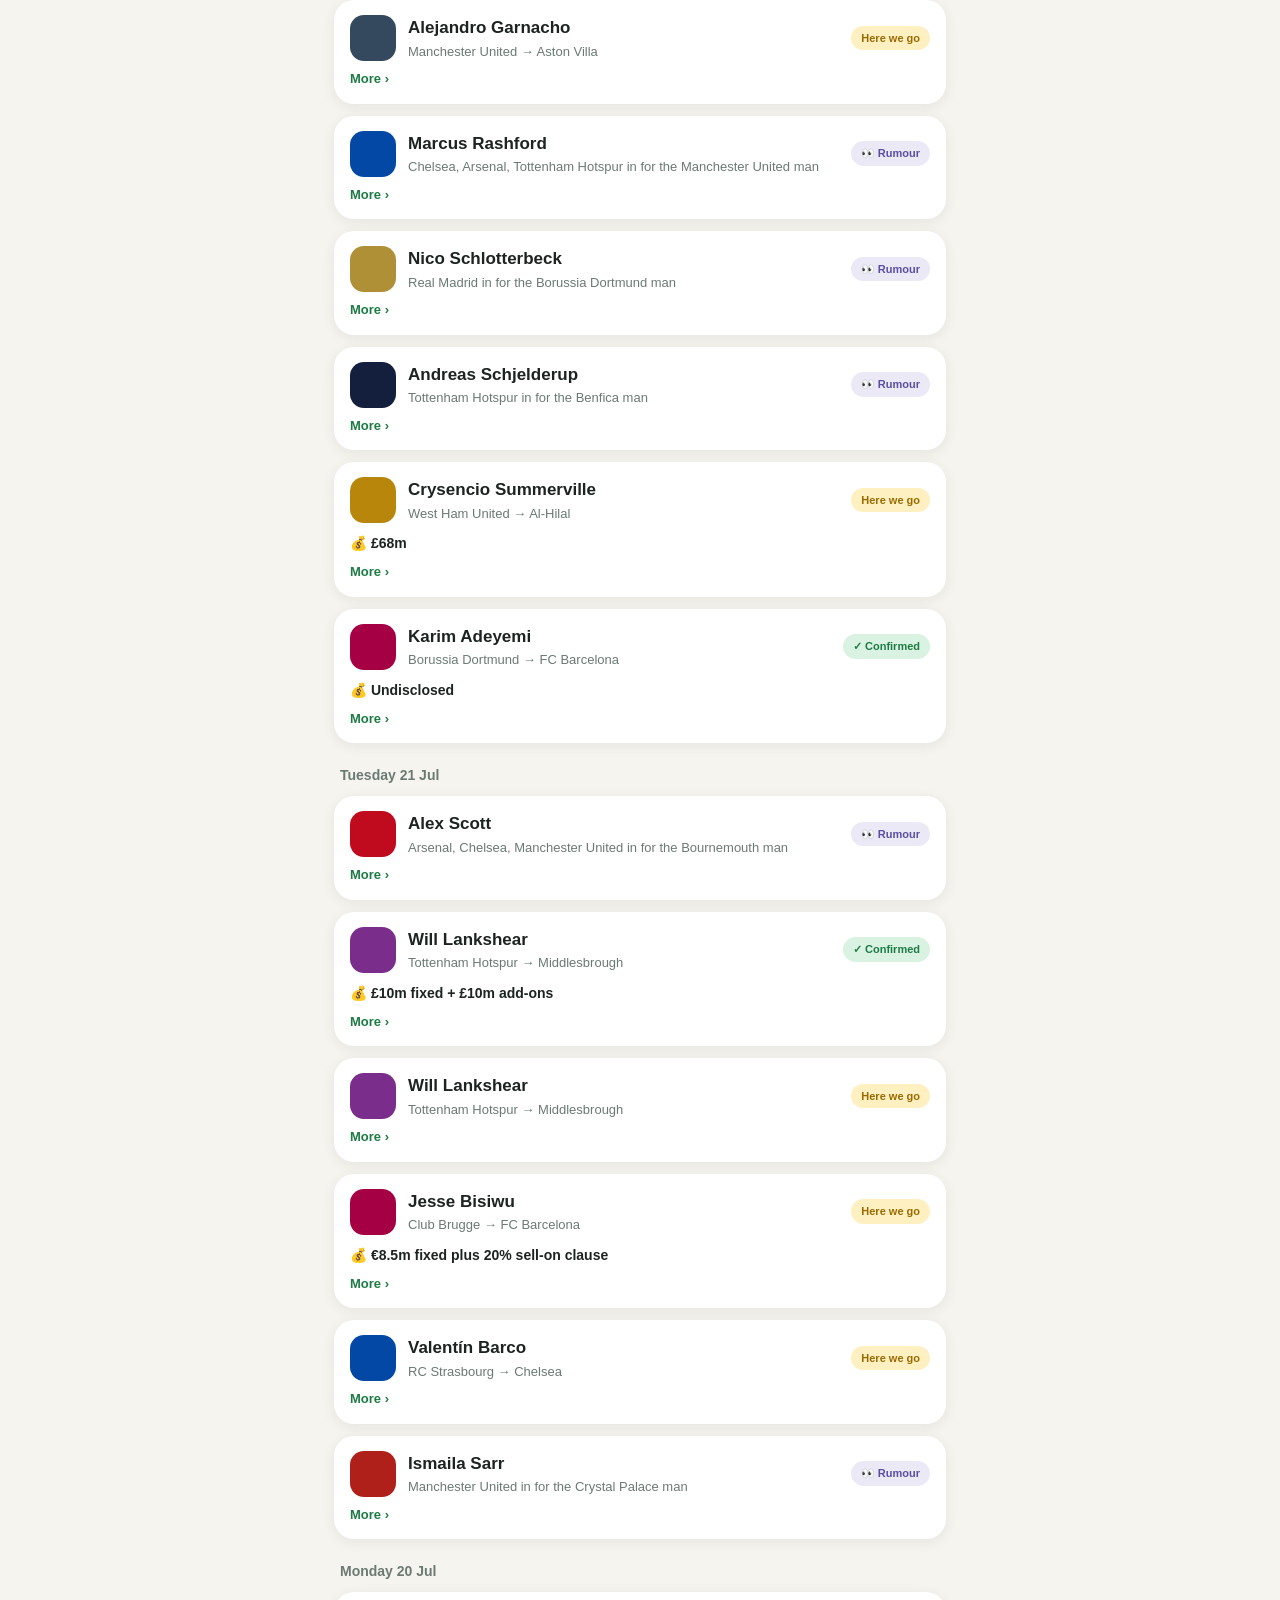
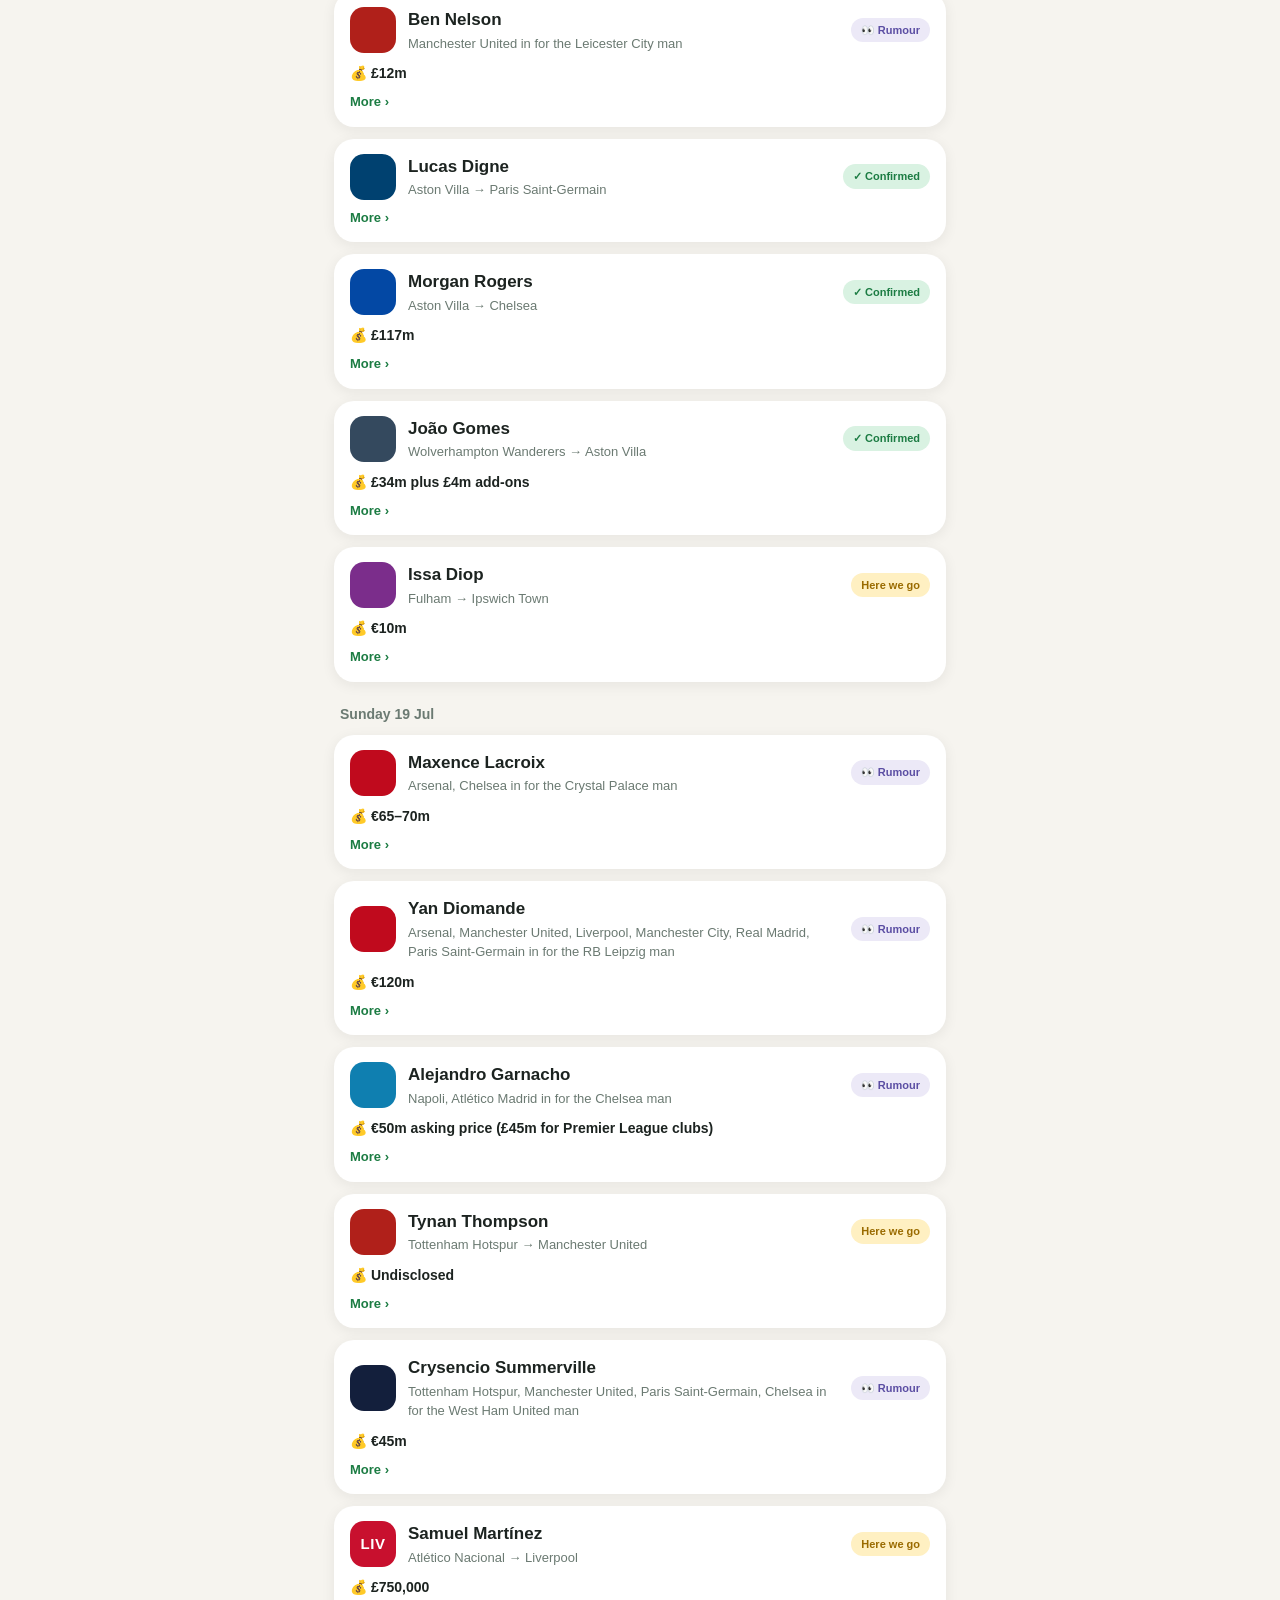
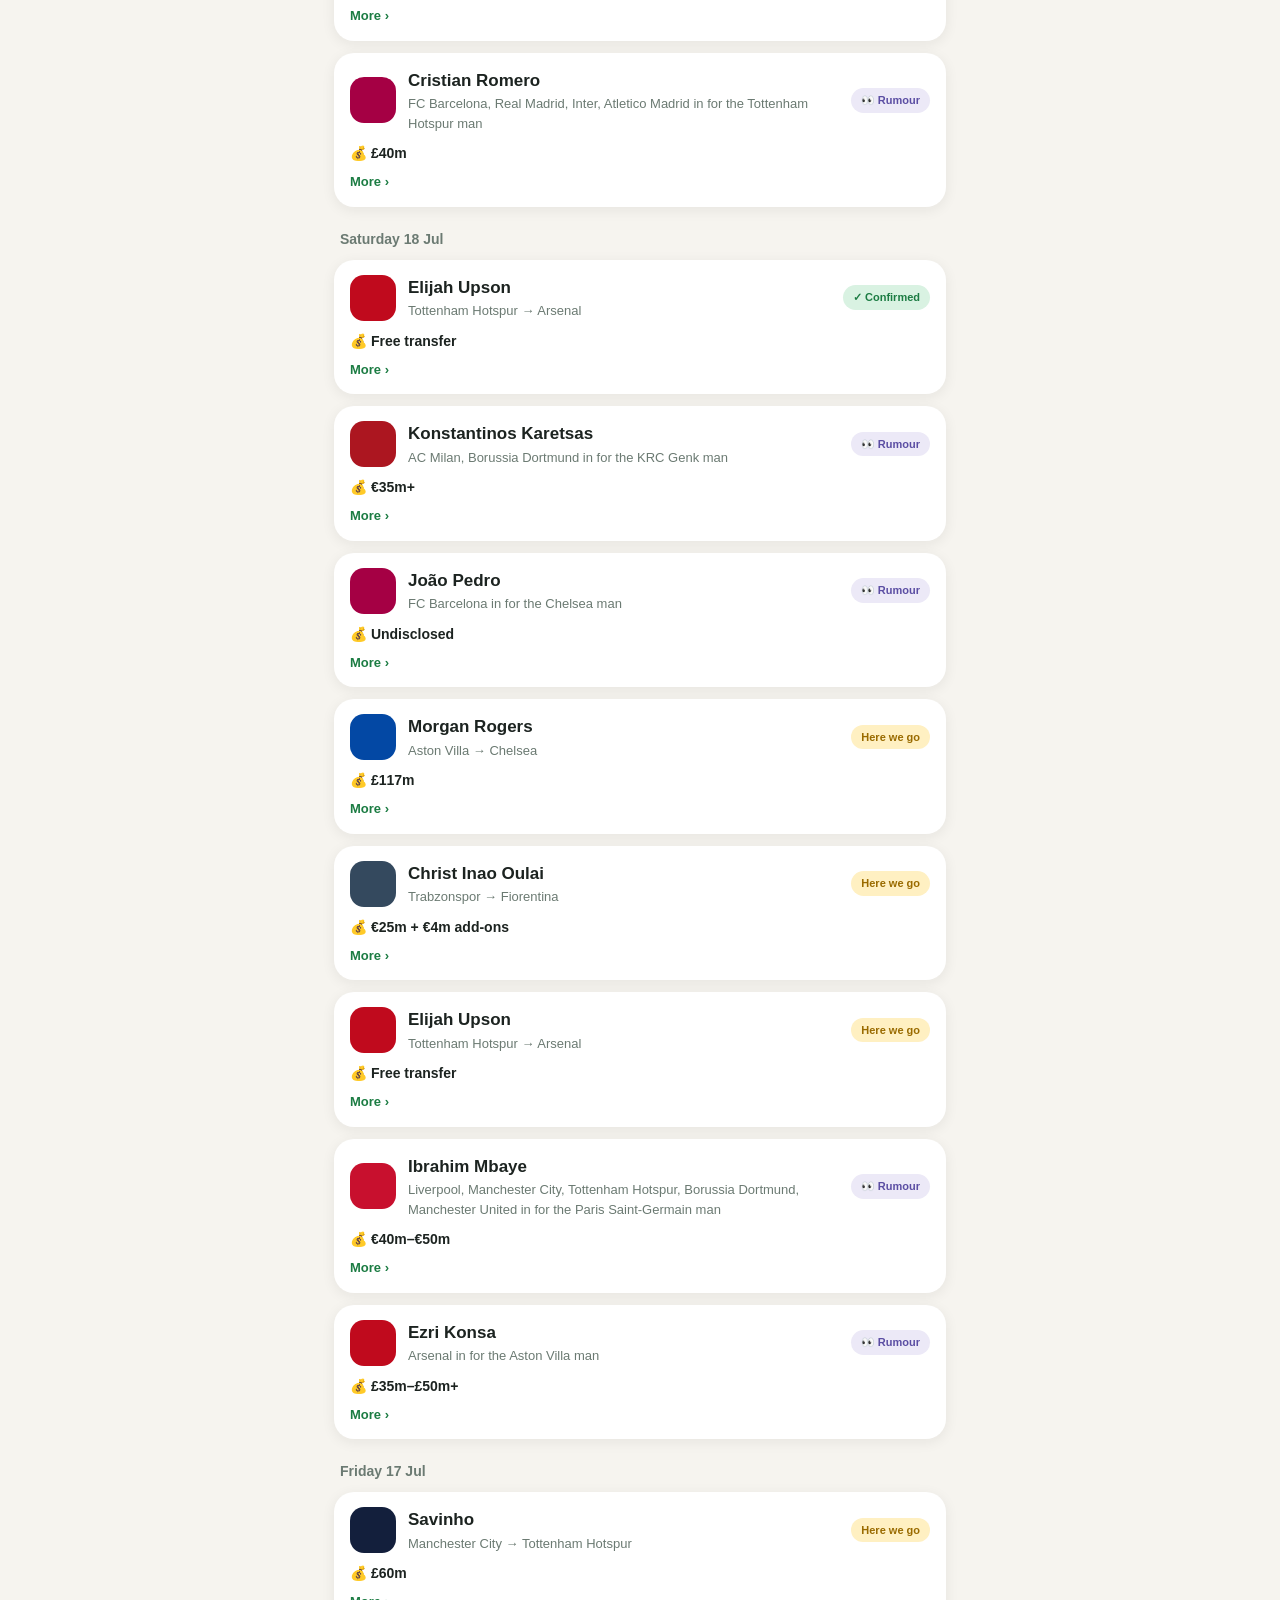
==== commit a2da955d: "Per-window transfer archive with in-app browser Every card maps to a window (Mar-Sep -> that summer;" ====
--- a/docs/index.html
+++ b/docs/index.html
@@ -25,6 +25,7 @@
 </header>
 <main>
   <section id="tab-feed" class="tab active">
+    <p id="feed-banner" class="hint" hidden style="margin:10px 6px 0"></p>
     <div id="feed-chips" class="chips"></div>
     <div id="cards"></div>
     <p id="feed-empty" class="empty" hidden>No items match. New cards appear here as the bot finds them.</p>
@@ -51,6 +52,9 @@
     </div>
     <p id="push-status" class="hint"></p>
 
+    <h2>Past windows</h2>
+    <div id="archive-list"><p class="hint">Archived transfer windows appear here once a window closes.</p></div>
+
     <h2>About</h2>
     <p class="hint">Sources: Fabrizio Romano, David Ornstein, Gianluca Di Marzio, Matteo Moretto, David Amoyal, Florian Plettenberg — via newsdata.io, briefed by Claude.</p>
     <p class="hint">Rumour alerts cover: Real Madrid, Barcelona, Atlético Madrid, Arsenal, Chelsea, Liverpool, Man City, Man United, Tottenham, Bayern, Dortmund, PSG, Juventus, Inter, Milan, Napoli. To change what's monitored, ask Claude — it edits the bot.</p>
--- a/docs/style.css
+++ b/docs/style.css
@@ -114,6 +114,21 @@
   border-radius: inherit; box-sizing: border-box;
 }
 [data-theme="dark"] .ava img { background: #f2f2ee; }
+.ava.pf { overflow: visible; }
+.ava.pf .pimg {
+  position: absolute; inset: 0; width: 100%; height: 100%;
+  object-fit: cover; object-position: top;
+  border-radius: inherit; background: transparent; padding: 0;
+}
+.ava.pf .crest-mini {
+  position: absolute; right: -5px; bottom: -5px; width: 21px; height: 21px;
+  border-radius: 50%; background: #fff; box-shadow: 0 1px 4px rgba(0,0,0,.25);
+  display: flex; align-items: center; justify-content: center; z-index: 1;
+}
+.ava.pf .crest-mini img {
+  position: static; width: 15px; height: 15px; object-fit: contain;
+  padding: 0; background: transparent; border-radius: 0;
+}
 .card .who { flex: 1; min-width: 0; }
 .card .player { font-size: 17px; font-weight: 800; }
 .card .move { font-size: 13px; color: var(--muted); margin-top: 1px; }
